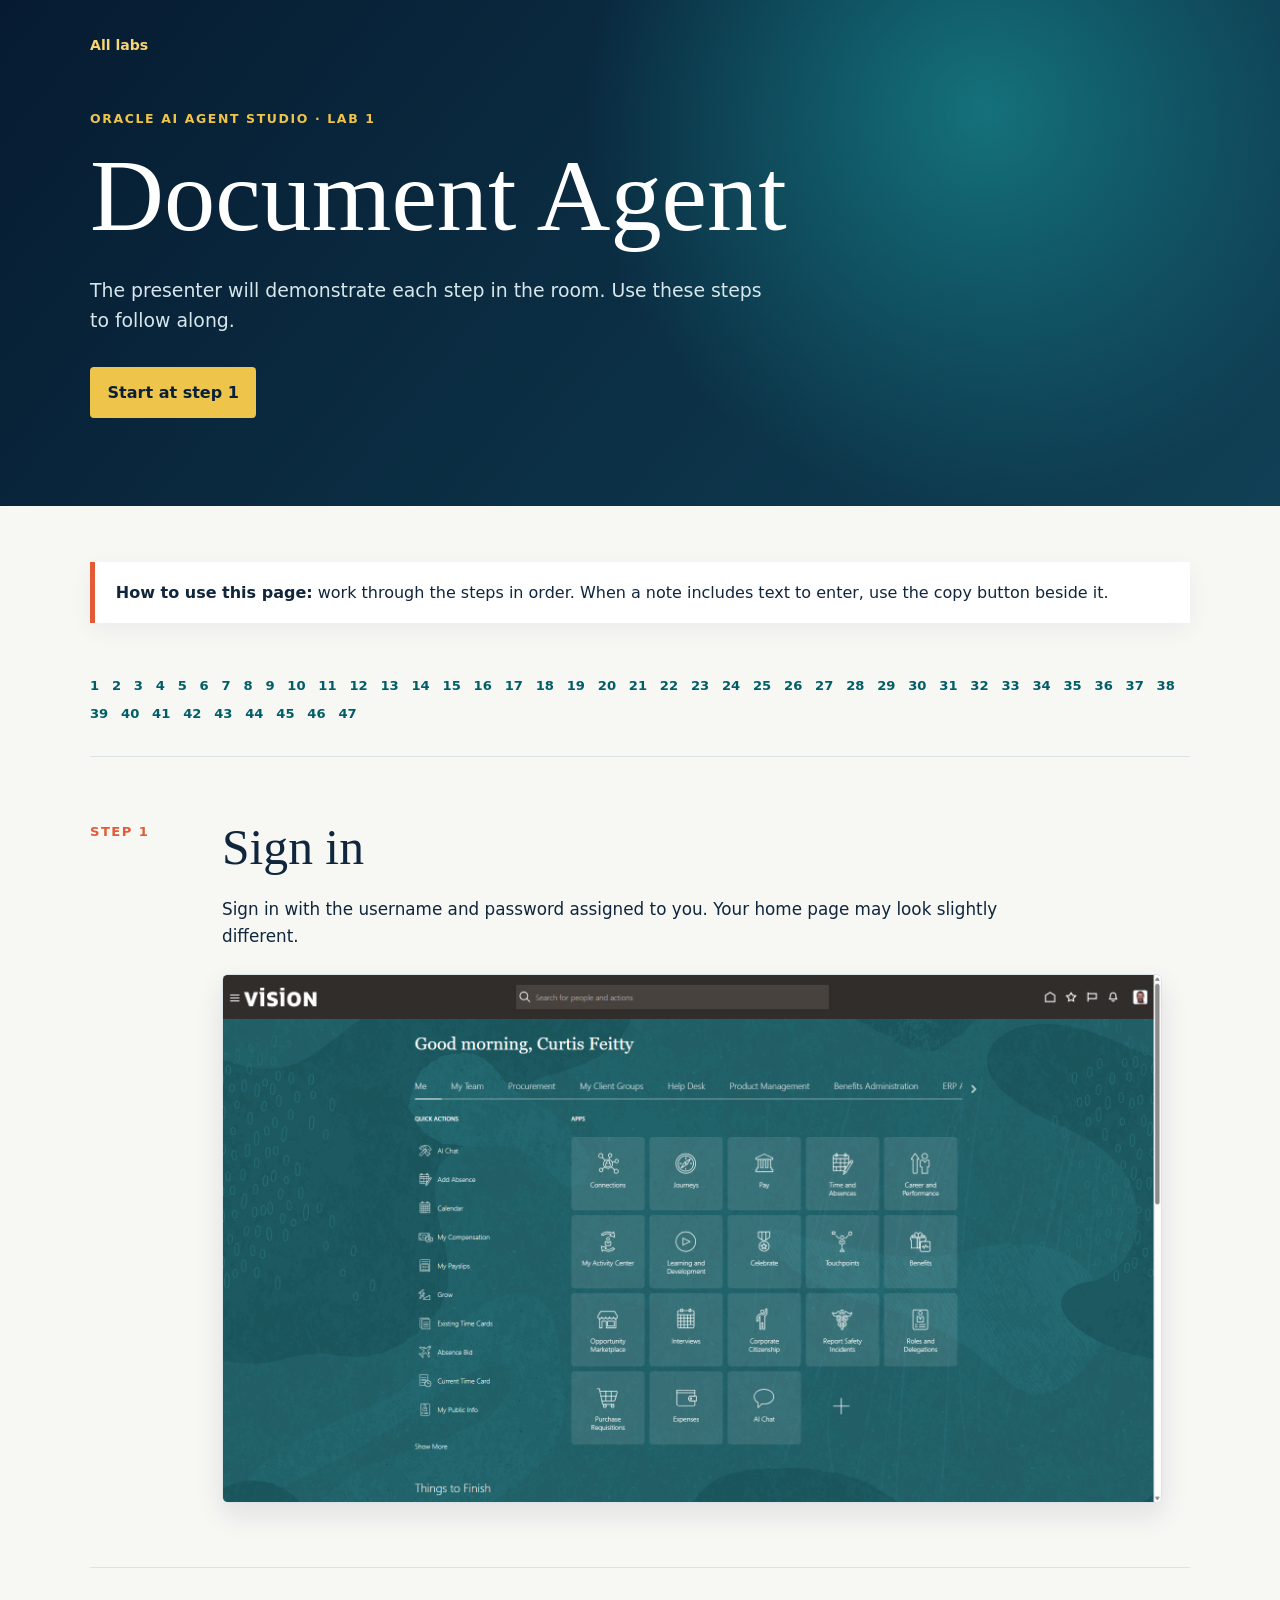
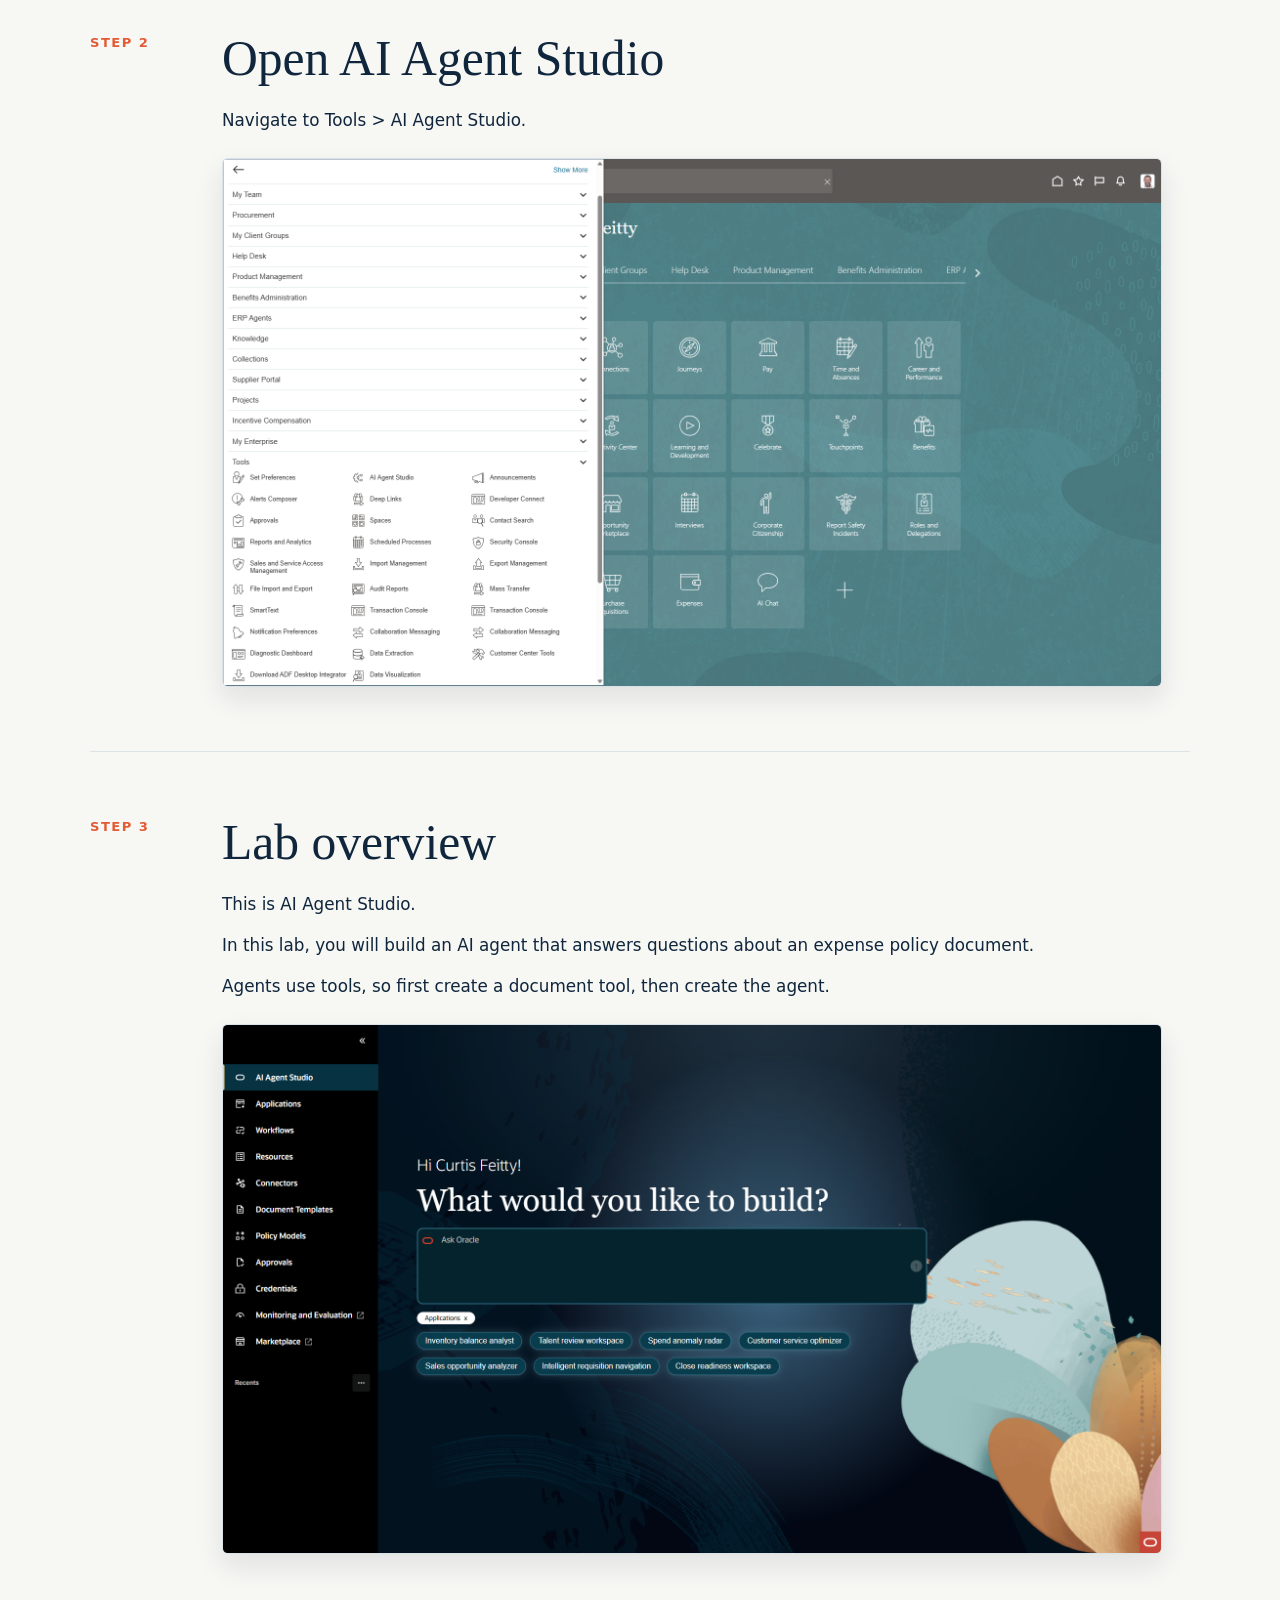
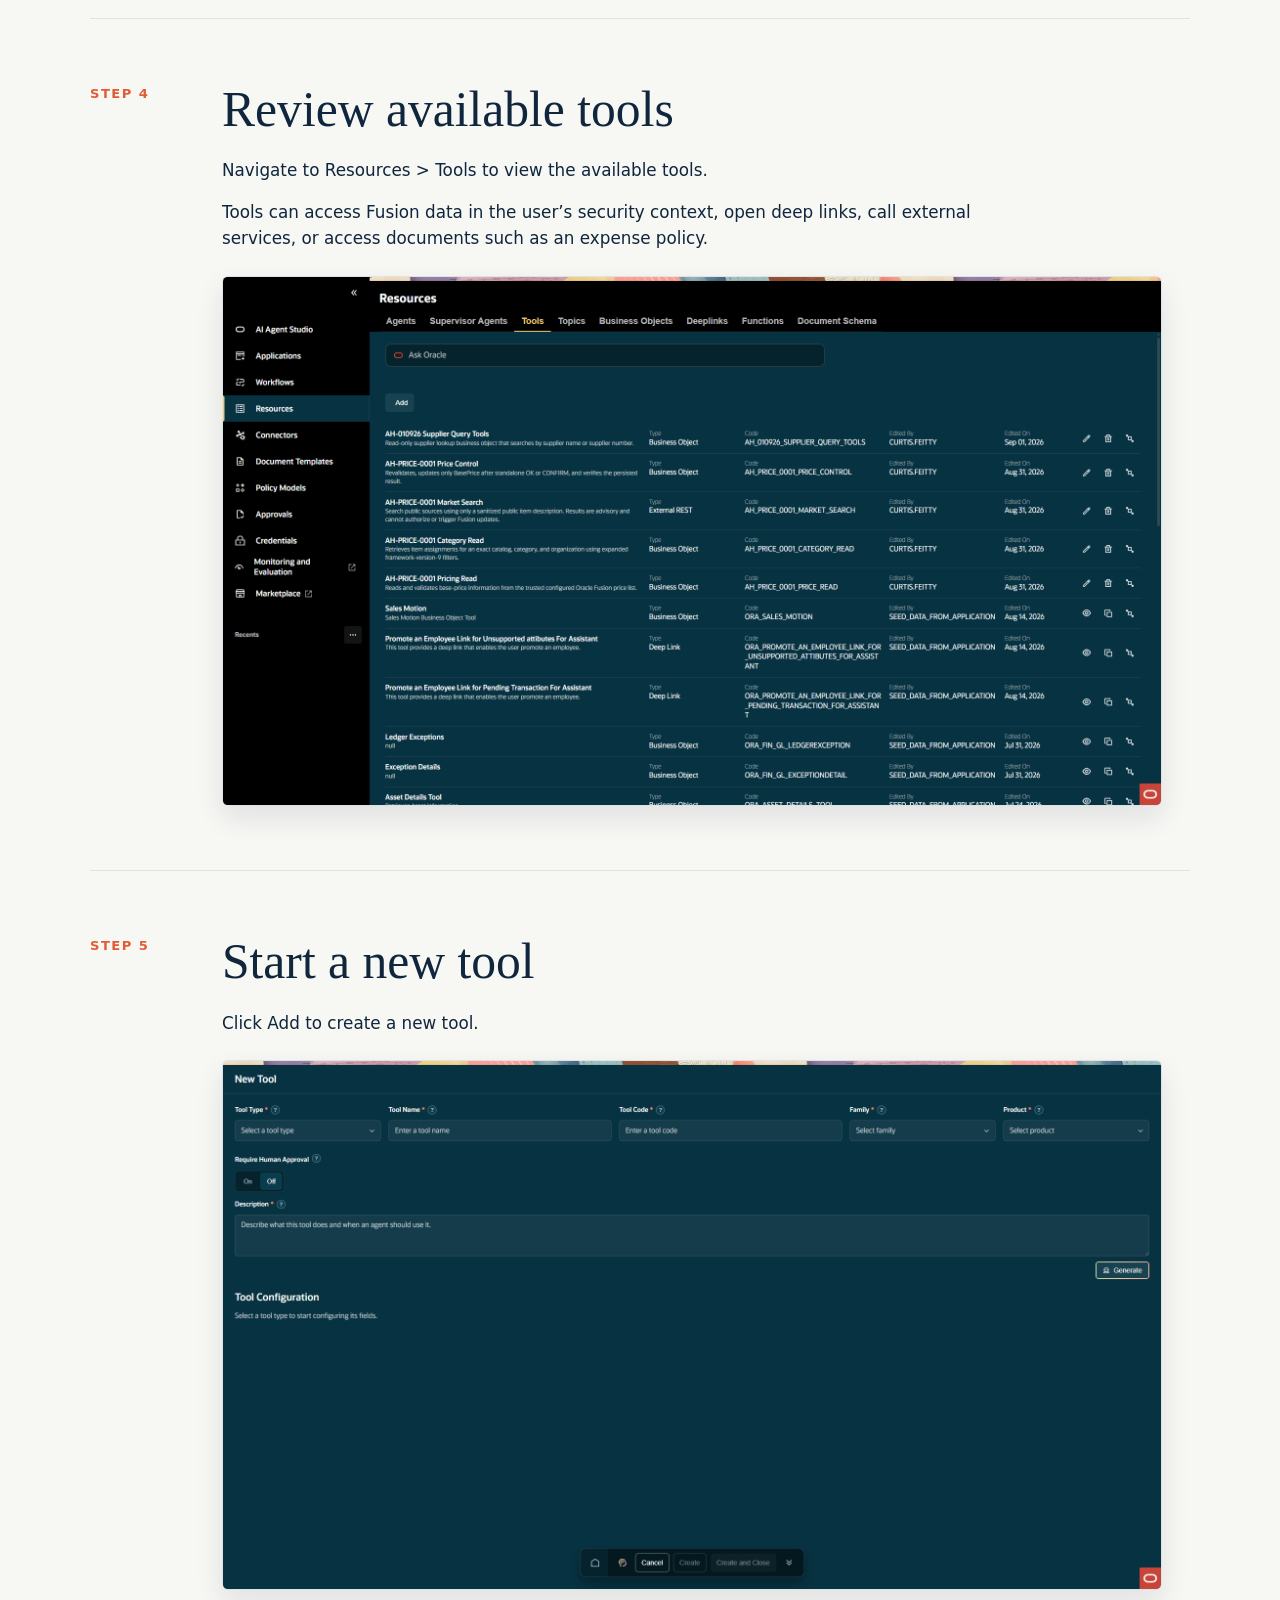
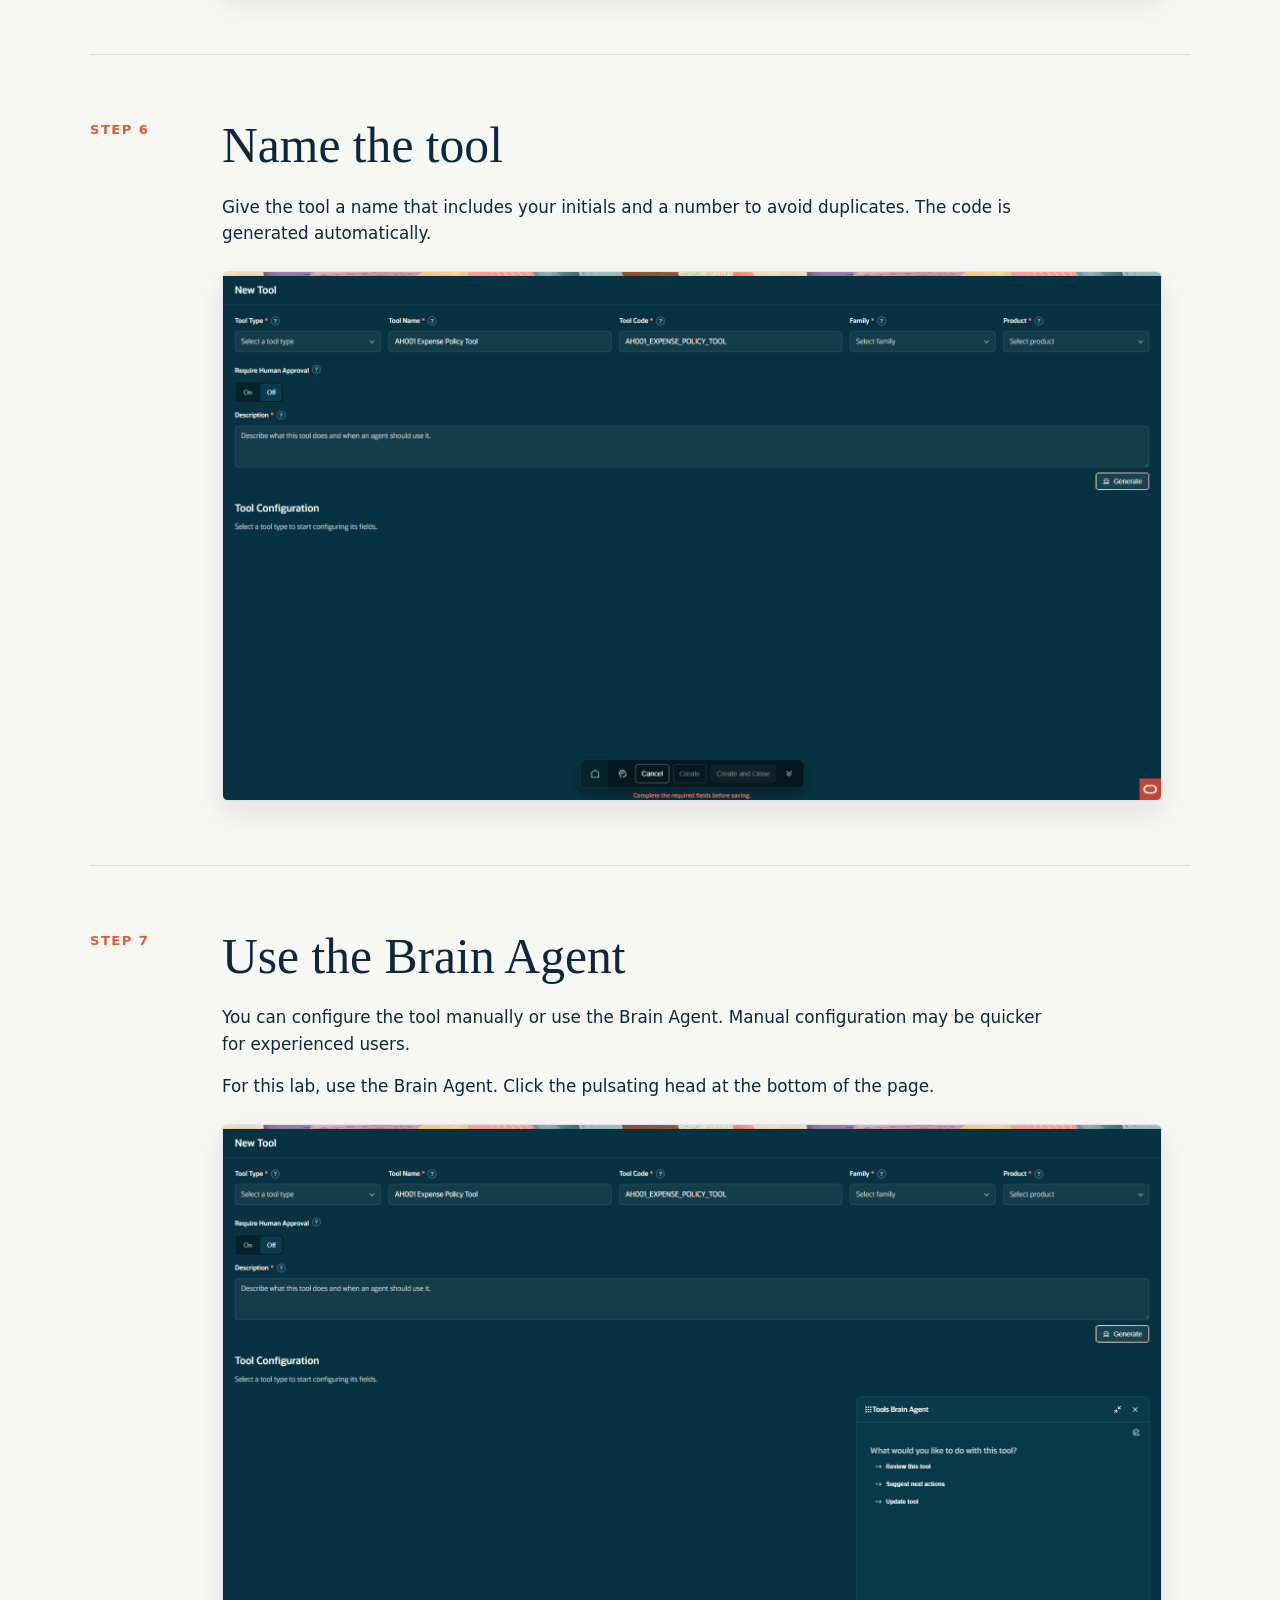
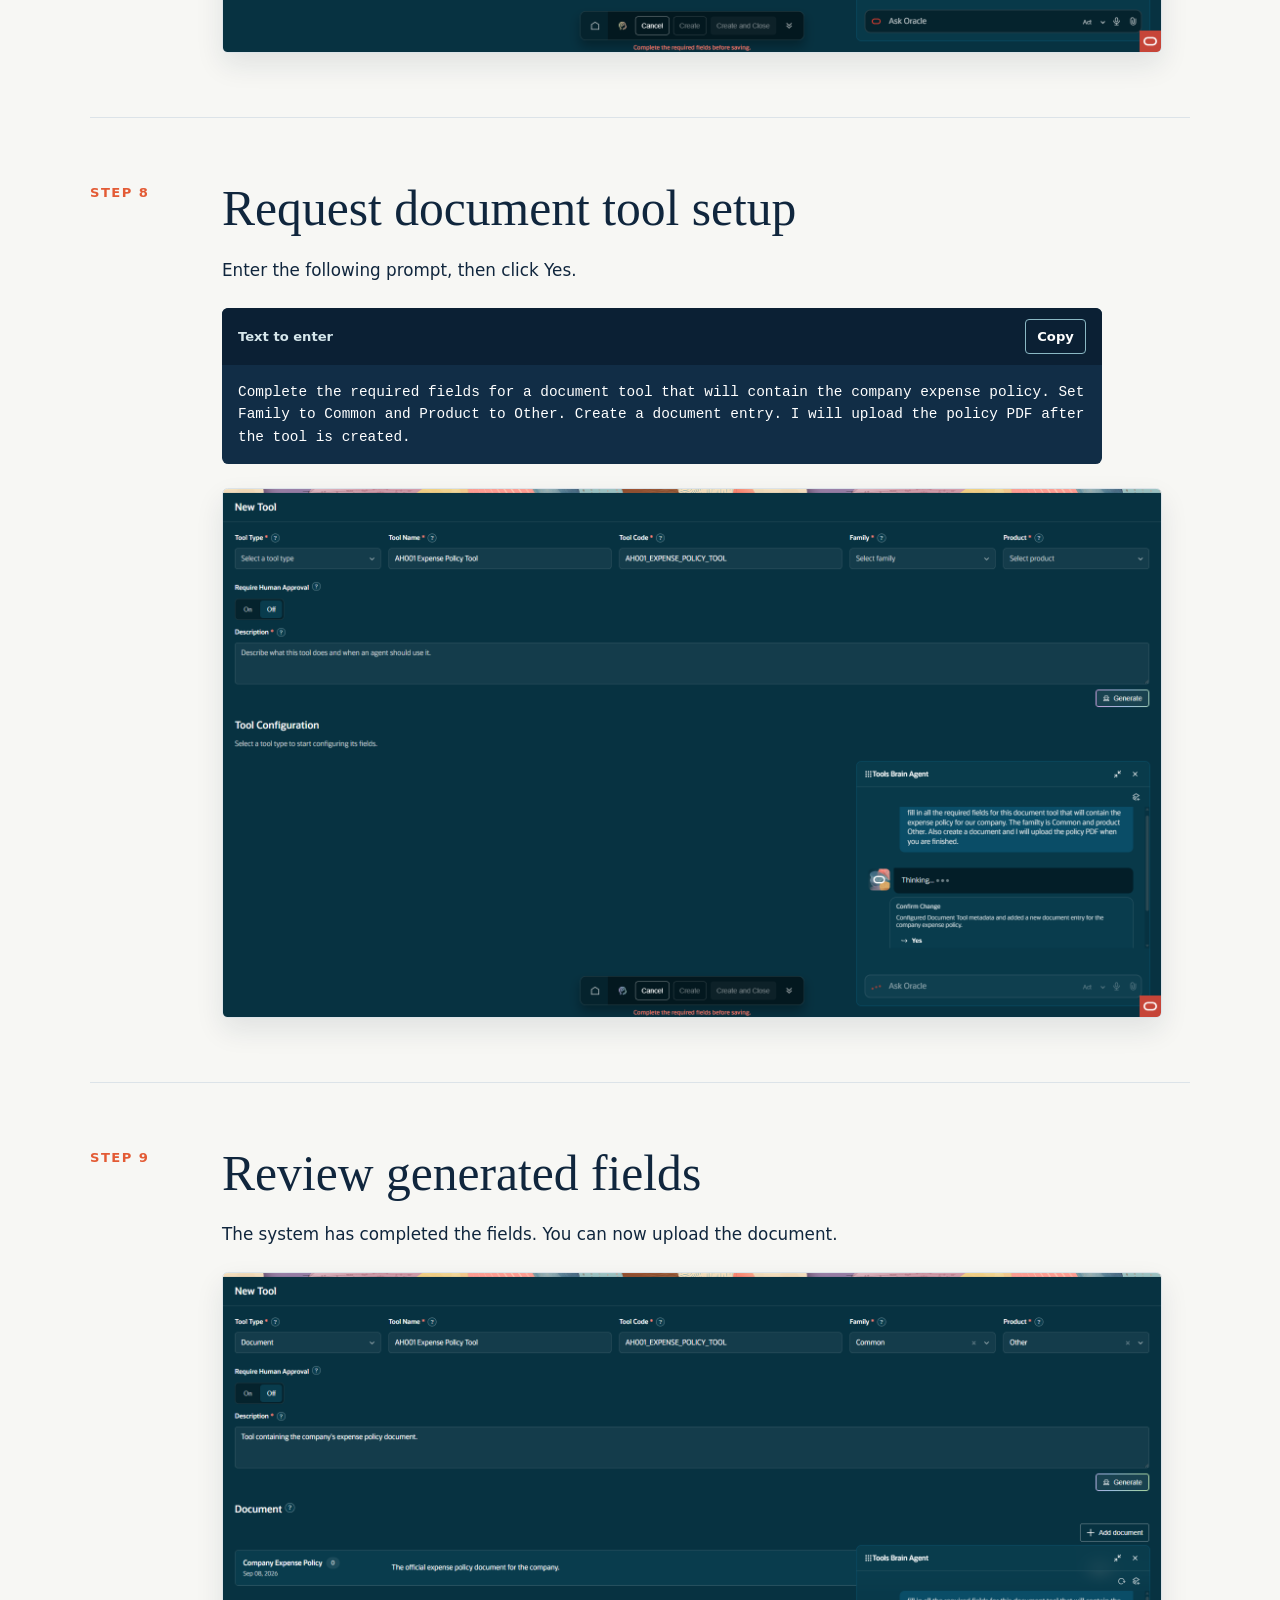
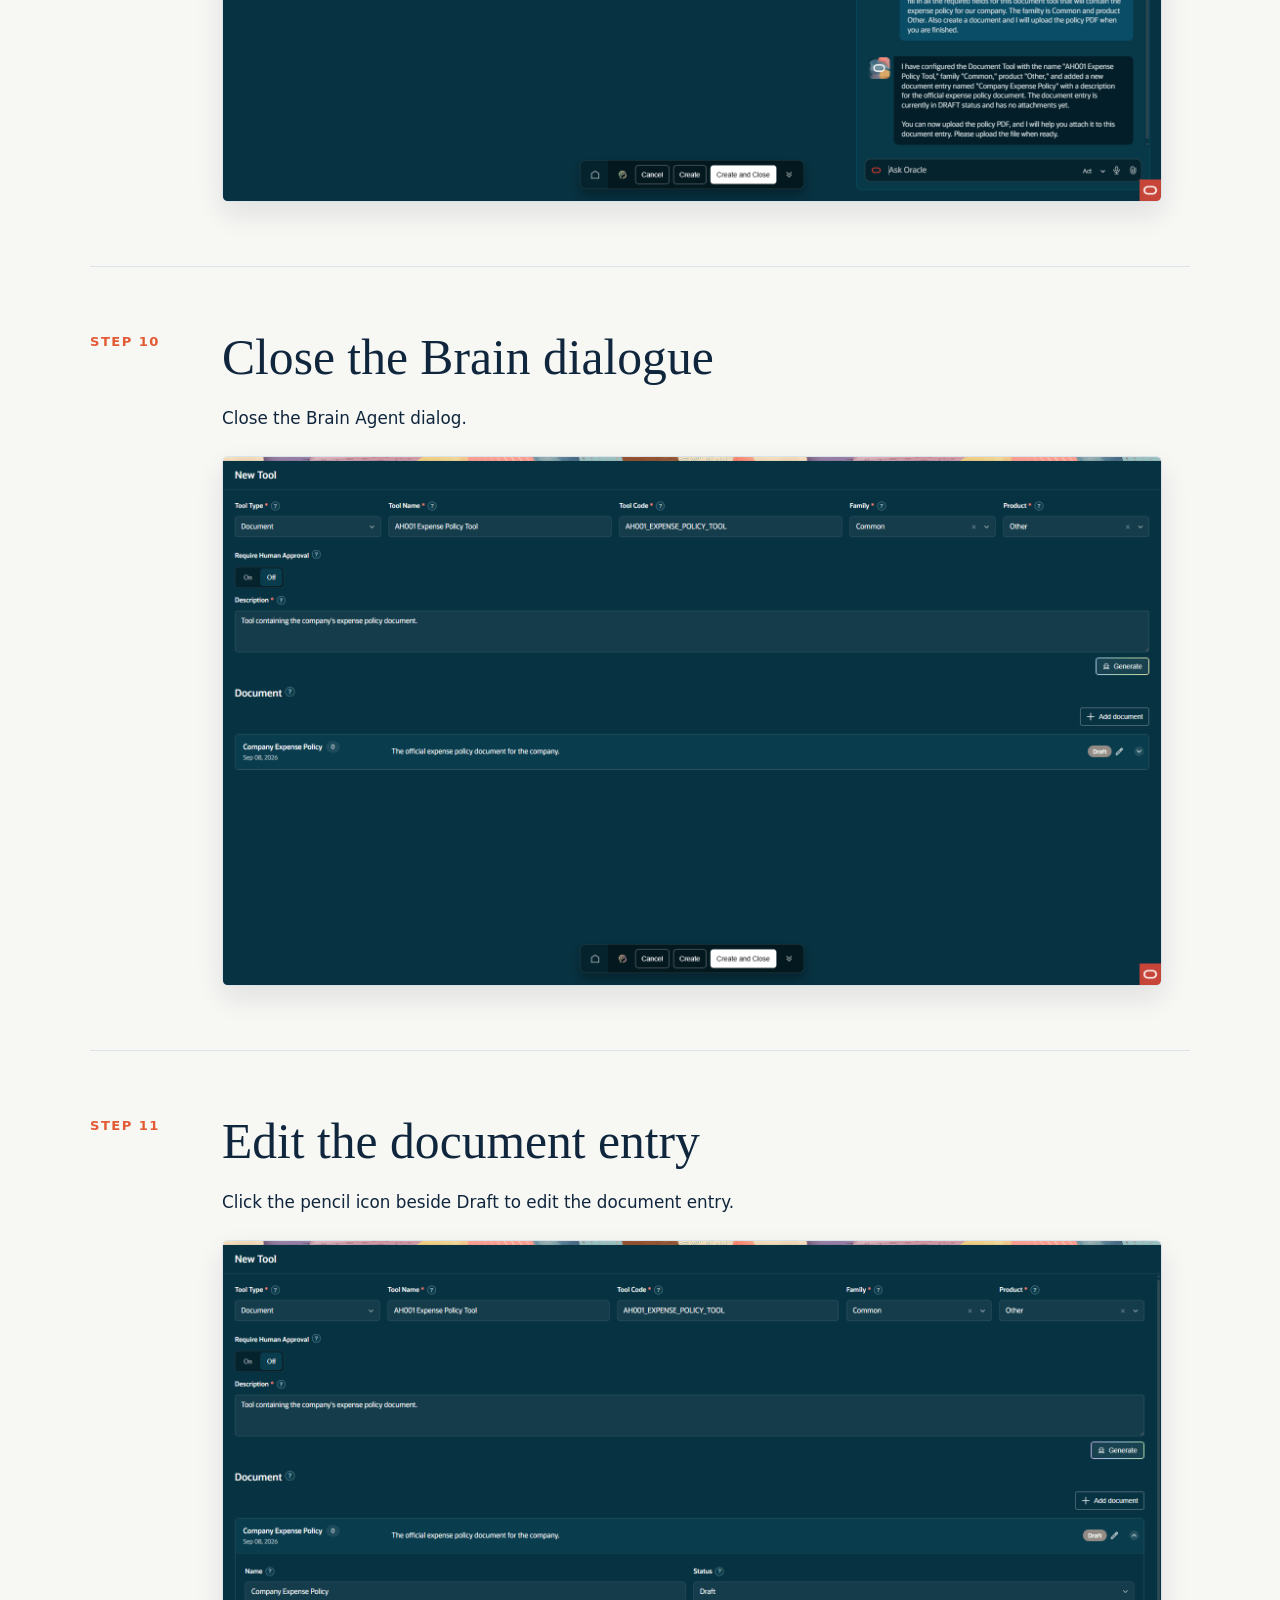
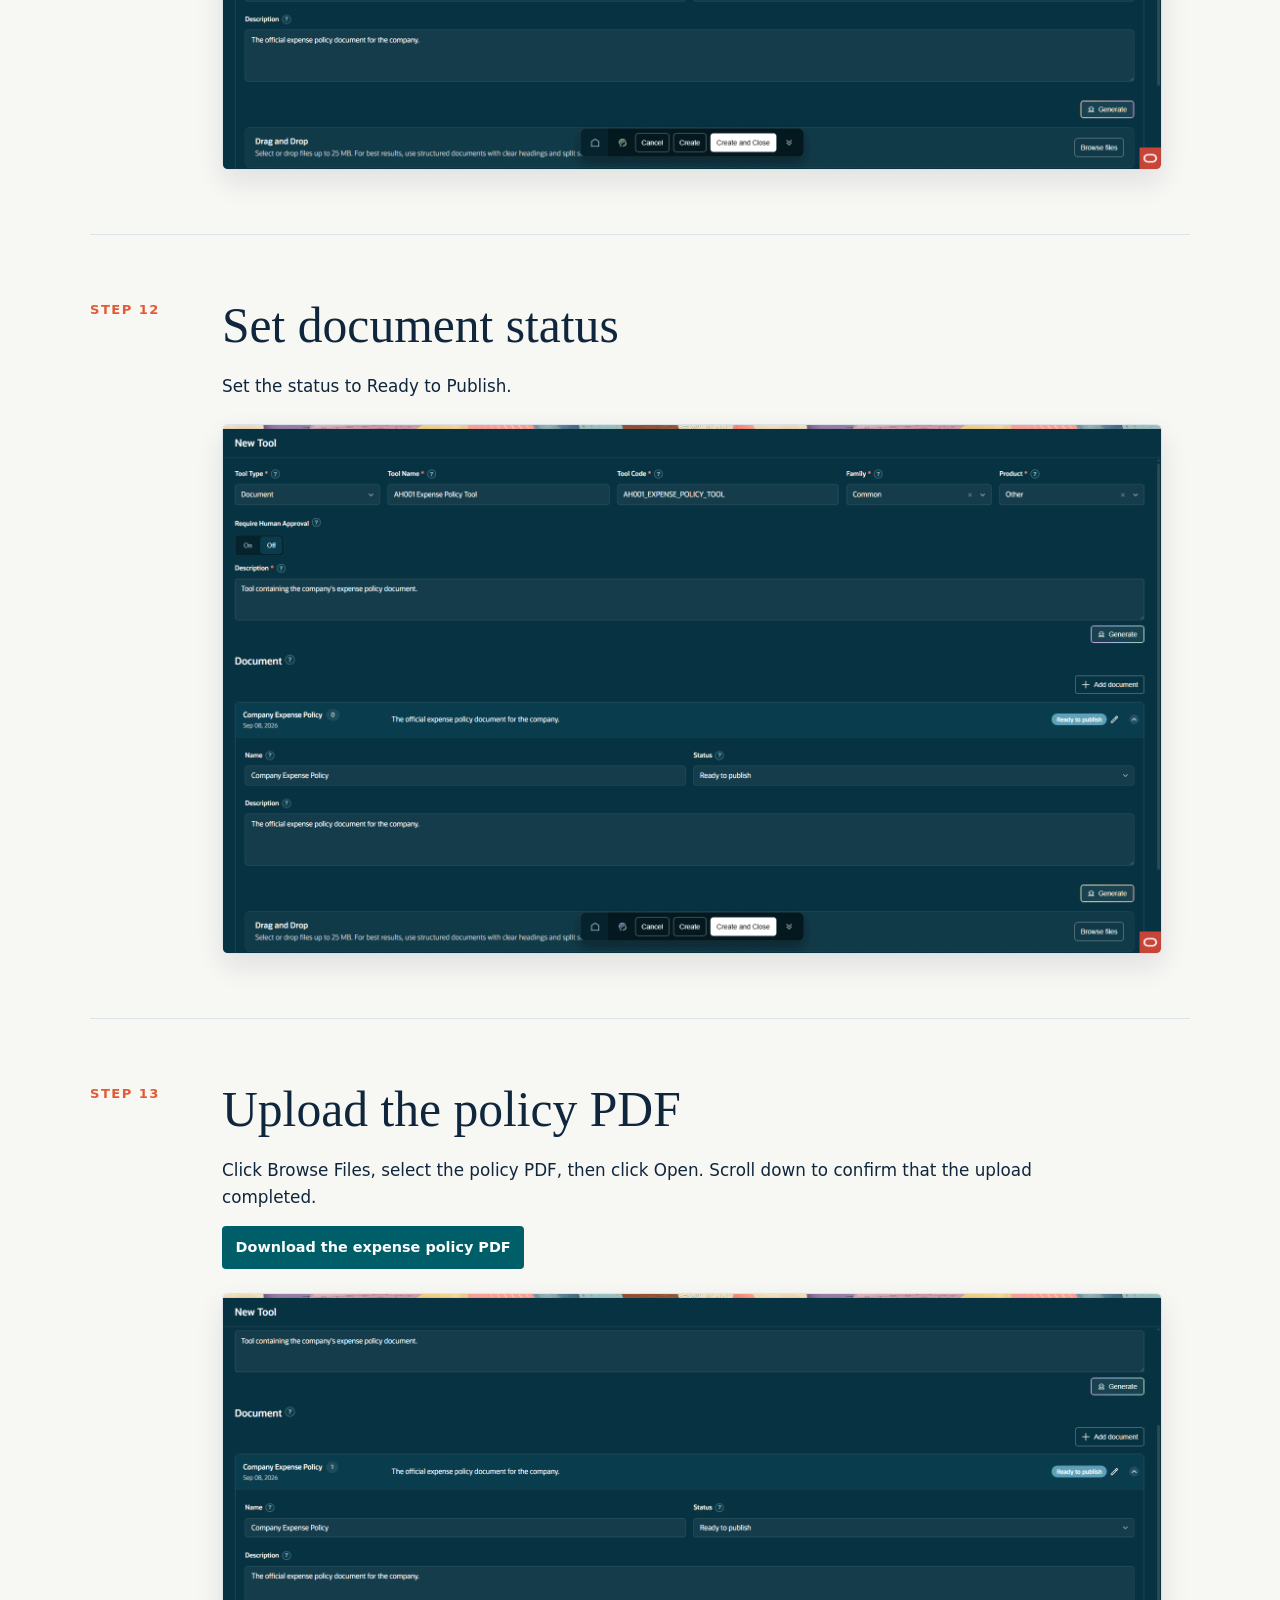
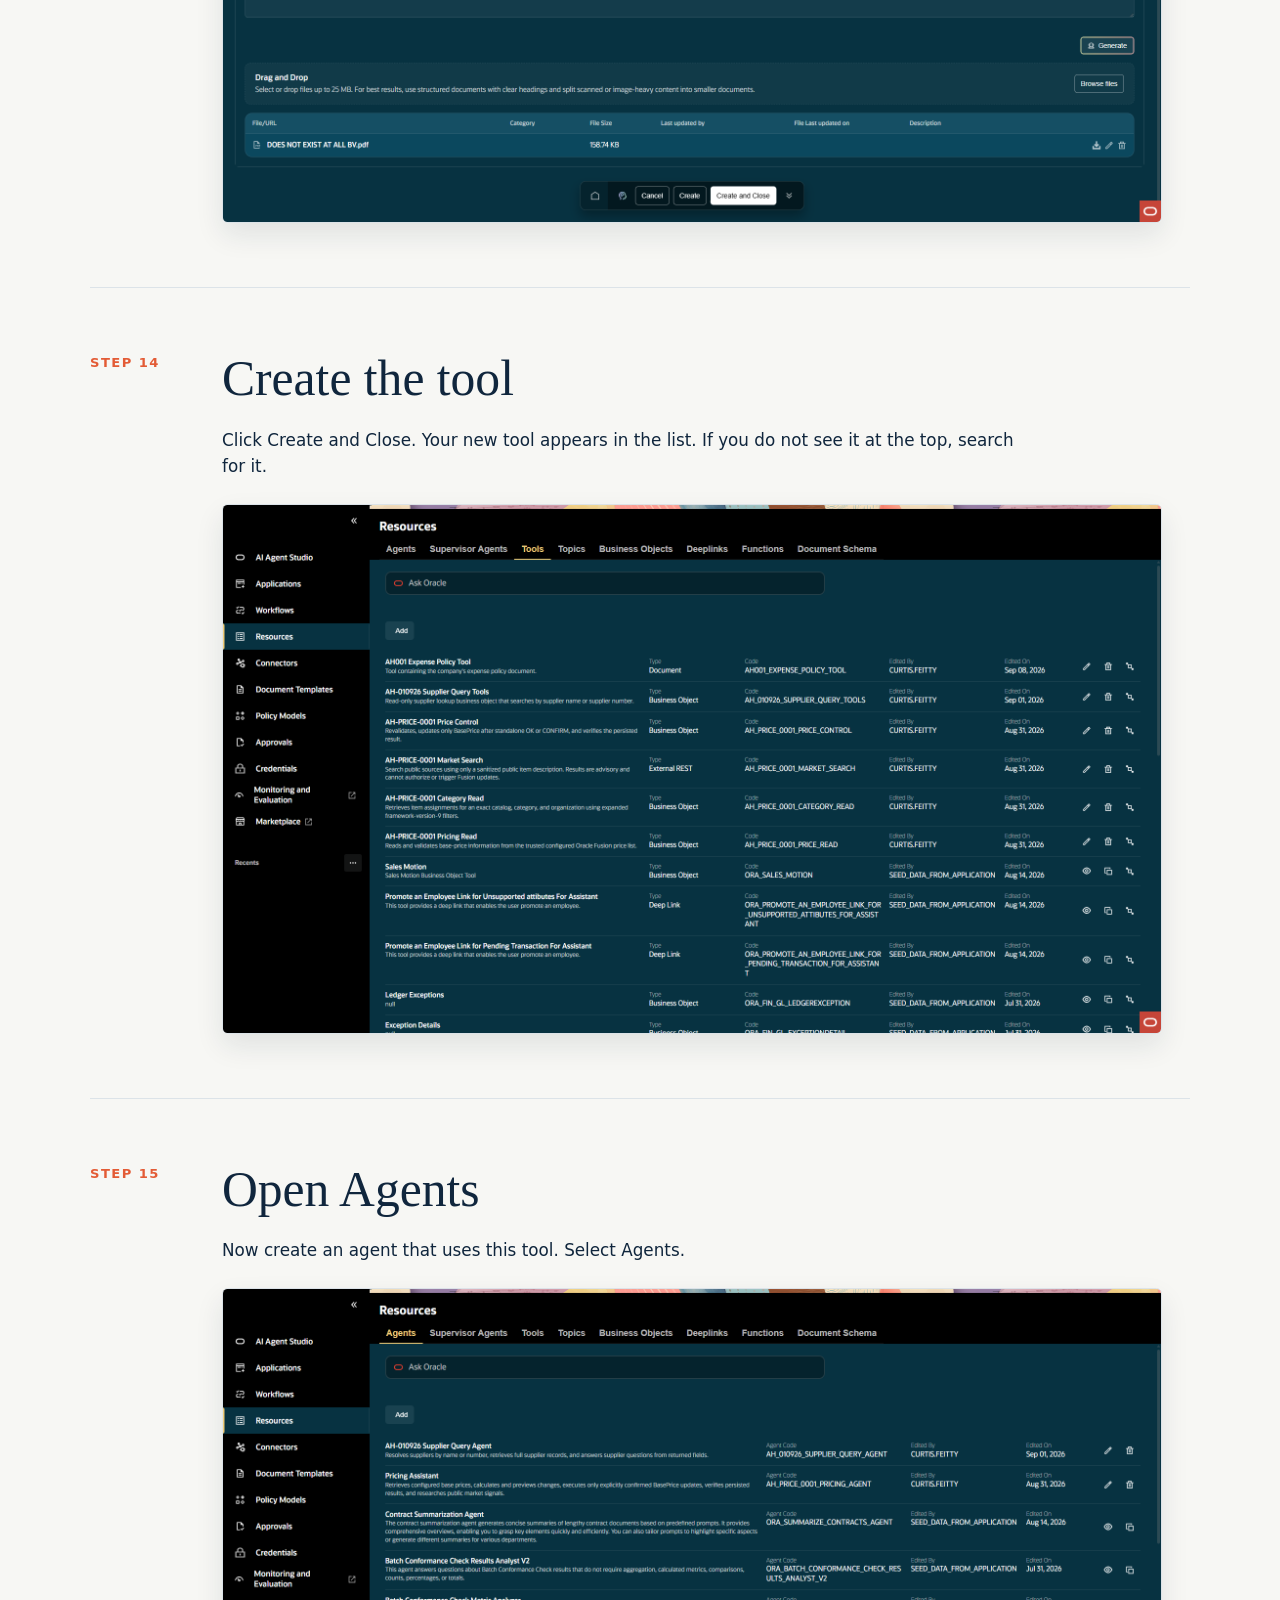
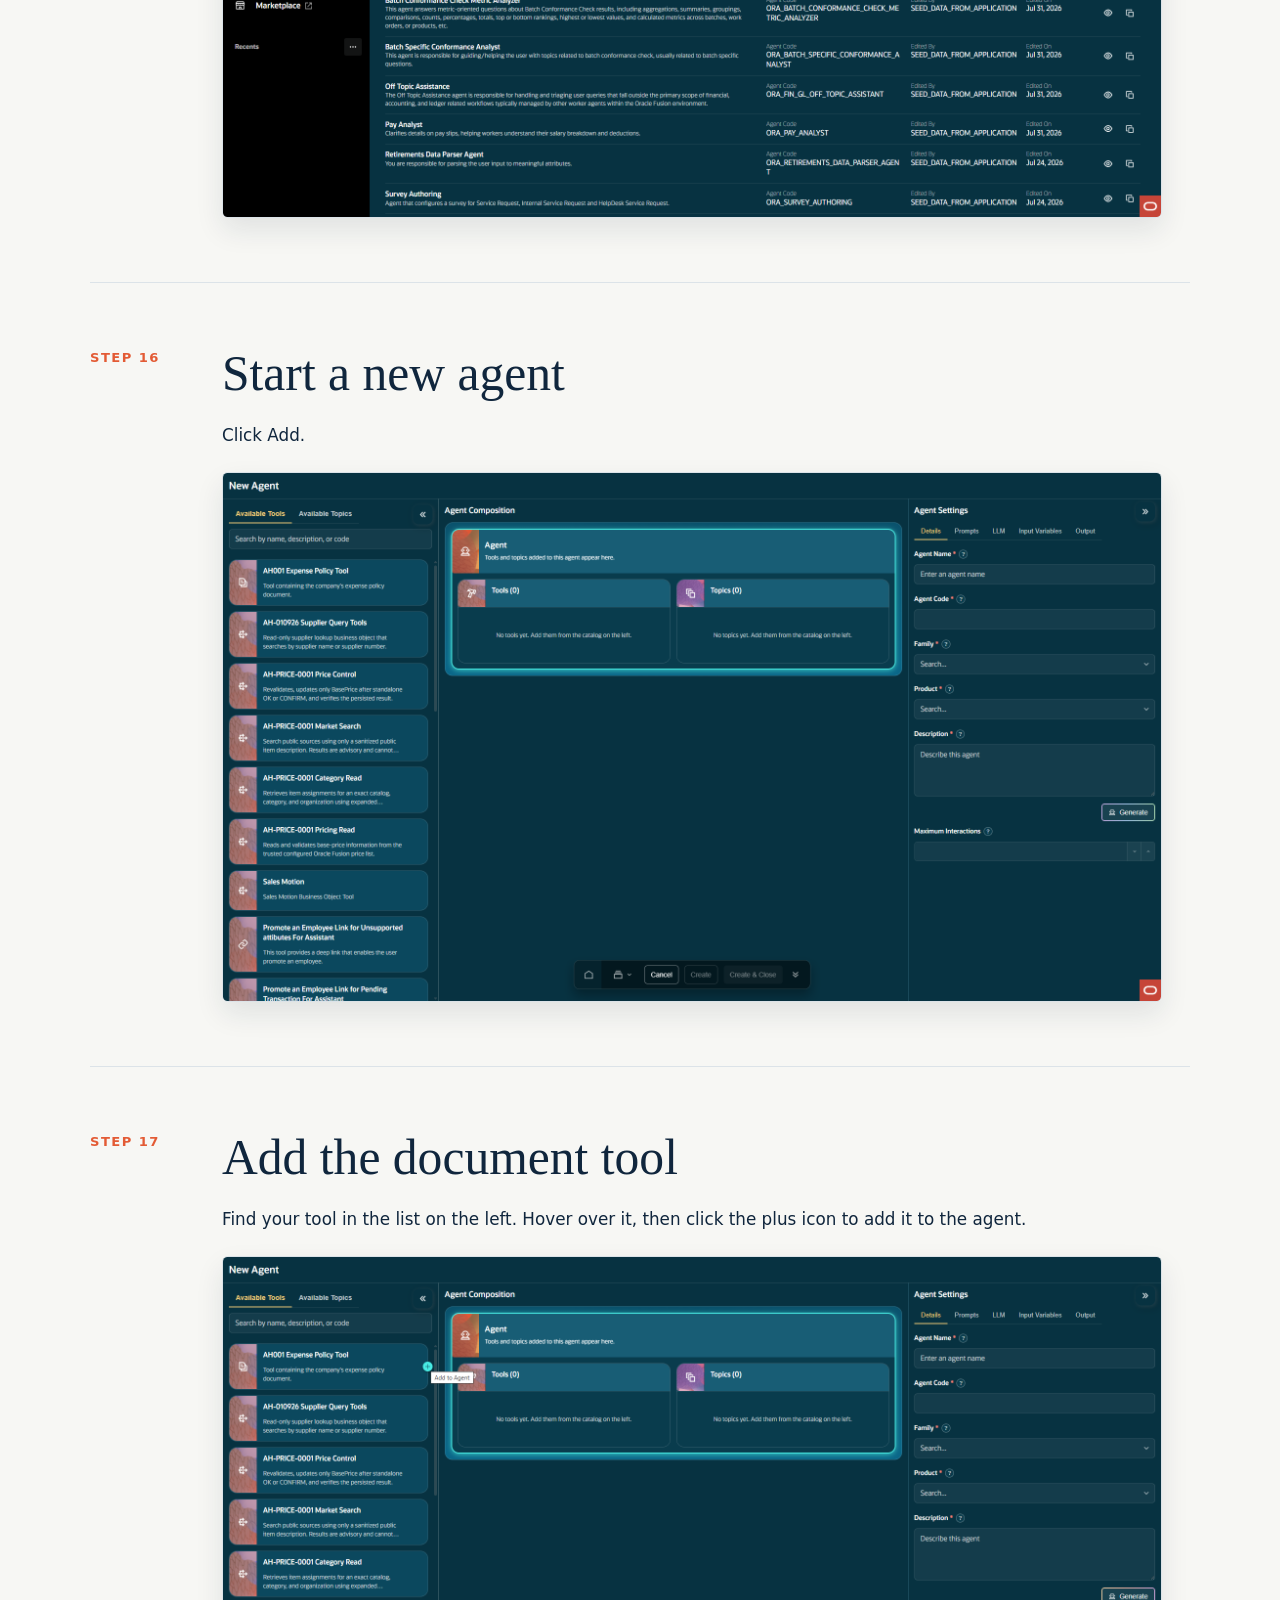
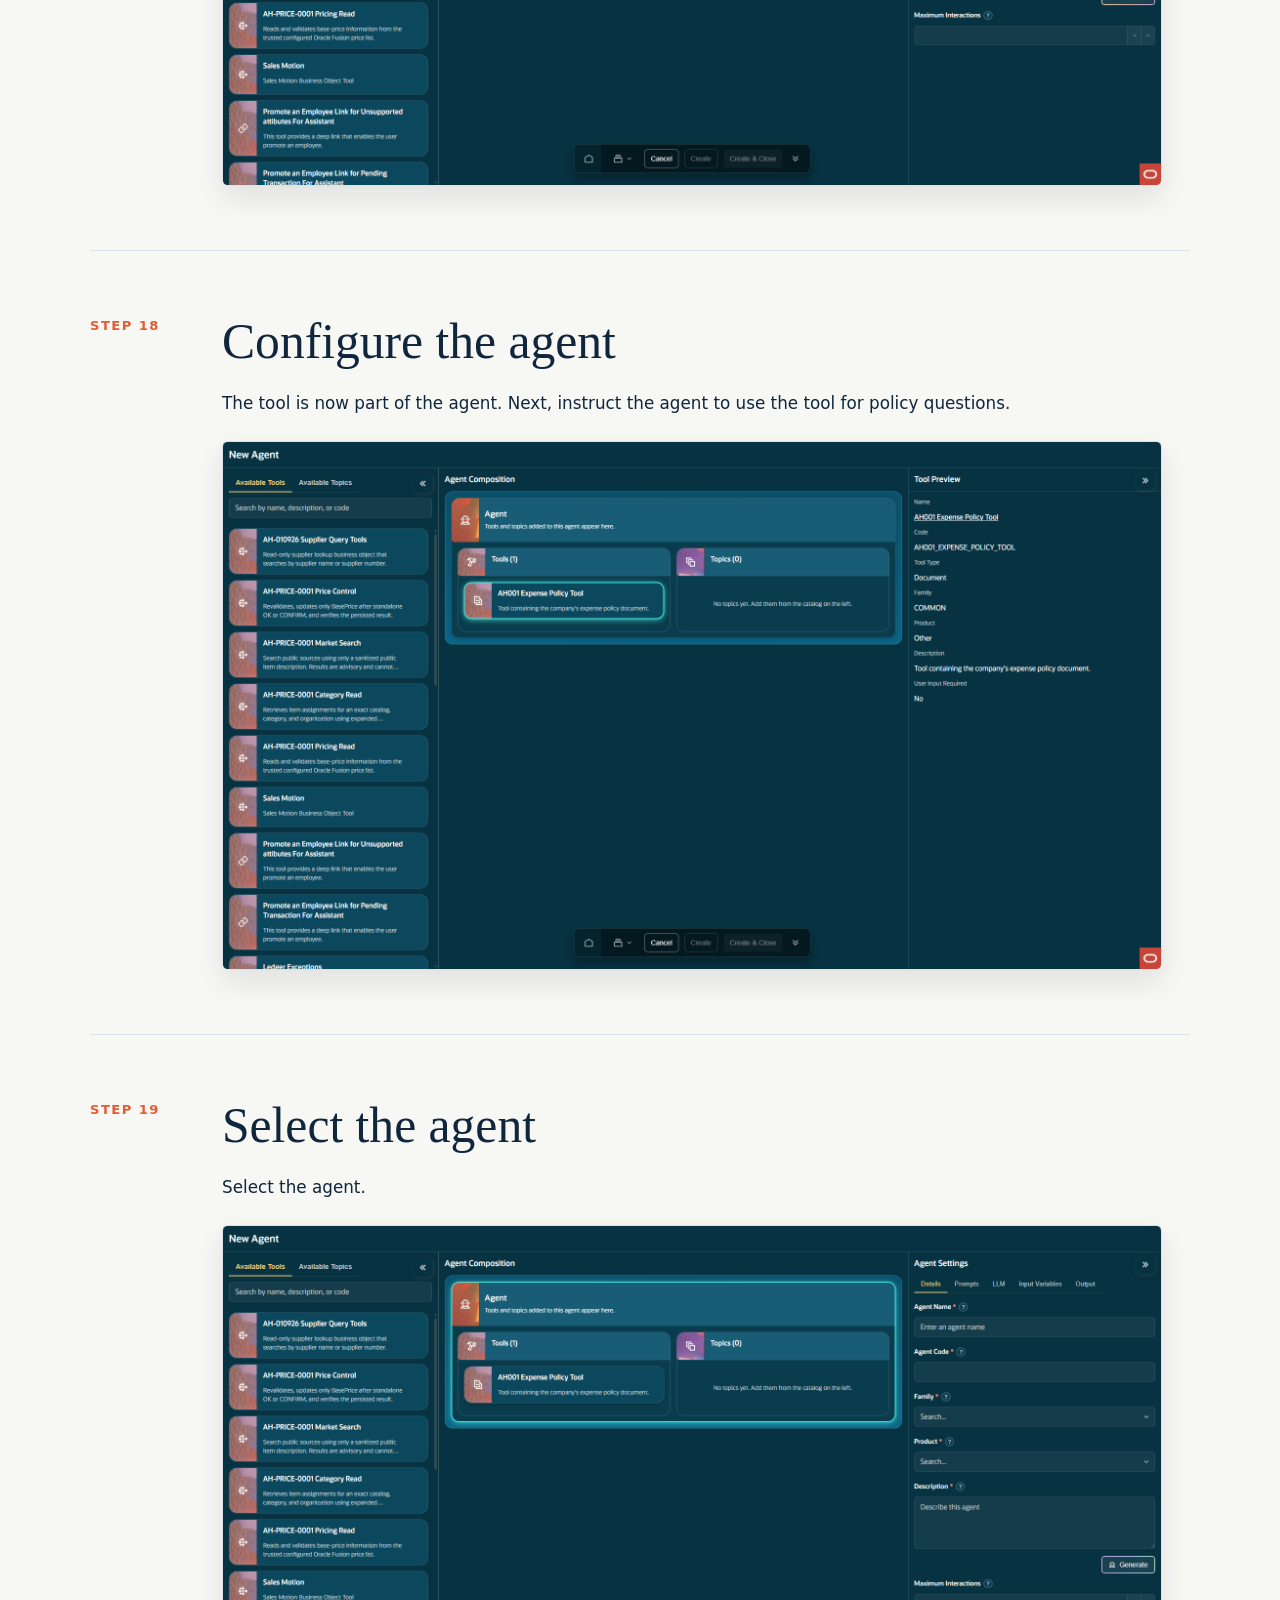
==== lab1/index.html @ 962bf0d7 "New Lab" ====
<!doctype html>
<html lang="en">
<head>
  <meta charset="utf-8">
  <meta name="viewport" content="width=device-width, initial-scale=1">
  <meta name="description" content="Lab 1: Document Agent. A step-by-step Oracle AI Agent Studio walkthrough.">
  <title>Lab 1 | Document Agent</title>
  <link rel="stylesheet" href="styles.css">
</head>
<body>
  <header class="hero">
    <div class="wrap">
      <a class="home-link" href="../index.html">All labs</a>
      <p class="eyebrow">Oracle AI Agent Studio · Lab 1</p>
      <h1>Document Agent</h1>
      <p>The presenter will demonstrate each step in the room. Use these steps to follow along.</p>
      <a class="start" href="#slide-1">Start at step 1</a>
    </div>
  </header>
  <main class="wrap">
    <section class="orientation" aria-label="How to use this lab">
      <p><strong>How to use this page:</strong> work through the steps in order. When a note includes text to enter, use the copy button beside it.</p>
    </section>
    <nav class="contents" aria-label="Step navigation" id="contents"></nav>
    <section id="steps" aria-label="Lab steps"></section>
  </main>
  <footer class="wrap">Lab 1 · Document Agent</footer>
  <script src="script.js"></script>
</body>
</html>
---- lab1/styles.css ----
:root { --ink: #10263d; --muted: #516475; --line: #dce3e8; --paper: #f7f7f4; --teal: #005e68; --orange: #e35b35; --gold: #efc44a; }
* { box-sizing: border-box; }
html { scroll-behavior: smooth; }
body { margin: 0; color: var(--ink); background: var(--paper); font-family: Inter, ui-sans-serif, system-ui, -apple-system, BlinkMacSystemFont, "Segoe UI", sans-serif; line-height: 1.6; }
.wrap { width: min(1100px, calc(100% - 2.5rem)); margin: 0 auto; }
.hero { padding: 2rem 0 5.5rem; color: #fff; background: radial-gradient(circle at 77% 22%, #14717b 0, transparent 25rem), linear-gradient(130deg, #061b31, #104055); }
.home-link { display: inline-block; margin-bottom: 3.3rem; color: #f9d674; font-size: .88rem; font-weight: 750; text-decoration: none; }
.eyebrow { margin: 0 0 .65rem; color: var(--gold); font-size: .78rem; font-weight: 800; letter-spacing: .13em; text-transform: uppercase; }
h1, h2 { font-family: Georgia, "Times New Roman", serif; font-weight: 500; line-height: 1.1; }
h1 { max-width: 760px; margin: 0; font-size: clamp(3.25rem, 8vw, 6.5rem); }
.hero p:not(.eyebrow) { max-width: 680px; margin: 1.4rem 0 2rem; color: #d7e7eb; font-size: 1.18rem; }
.start { display: inline-block; padding: .8rem 1.1rem; color: #082136; background: var(--gold); border-radius: .25rem; font-weight: 800; text-decoration: none; }
.orientation { margin: 3.5rem 0 2rem; padding: 1.1rem 1.3rem; background: #fff; border-left: 5px solid var(--orange); box-shadow: 0 7px 24px #10263d0d; }
.orientation p { margin: 0; }
.contents { display: flex; flex-wrap: wrap; gap: .45rem .8rem; padding: 1.25rem 0 2rem; border-bottom: 1px solid var(--line); }
.contents a { color: var(--teal); font-size: .82rem; font-weight: 750; text-decoration: none; }
.lab-step { display: grid; grid-template-columns: 100px minmax(0, 1fr); gap: 2rem; padding: 4rem 0; border-bottom: 1px solid var(--line); scroll-margin-top: 1rem; }
.number { color: var(--orange); font-size: .82rem; font-weight: 850; letter-spacing: .11em; text-transform: uppercase; }
.step-content h2 { margin: 0 0 1.25rem; font-size: clamp(2rem, 4vw, 3.1rem); }
.notes { max-width: 820px; margin: 0 0 1.5rem; font-size: 1.05rem; }
.notes p { margin: 0 0 .9rem; }
.document-link a { display: inline-block; padding: .65rem .85rem; color: #fff; background: var(--teal); border-radius: .25rem; font-size: .9rem; font-weight: 750; text-decoration: none; }
.document-link a:hover, .document-link a:focus { background: #004d55; }
.slide-shot { display: block; width: 100%; max-width: 940px; border: 1px solid var(--line); border-radius: .35rem; box-shadow: 0 12px 28px #10263d19; }
.empty-slide { display: grid; place-items: center; min-height: 240px; max-width: 940px; padding: 2rem; color: var(--muted); background: #fff; border: 1px dashed #b7c3cd; border-radius: .35rem; text-align: center; }
.composite { position: relative; width: 100%; max-width: 940px; overflow: hidden; aspect-ratio: 16 / 9; border: 1px solid var(--line); border-radius: .35rem; box-shadow: 0 12px 28px #10263d19; }
.composite > img:first-child { width: 100%; height: 100%; object-fit: cover; }
.composite .overlay { position: absolute; left: 2.2%; top: 35.8%; width: 34.7%; height: 33.6%; object-fit: contain; }
.copy-block { max-width: 880px; margin: 1.2rem 0 1.5rem; overflow: hidden; background: #112d46; border-radius: .4rem; }
.copy-head { display: flex; justify-content: space-between; align-items: center; gap: 1rem; padding: .7rem 1rem; color: #d6e7ec; background: #0b2034; font-size: .82rem; font-weight: 750; }
pre { margin: 0; padding: 1rem; overflow-x: auto; white-space: pre-wrap; color: #fff; font: .9rem/1.55 ui-monospace, SFMono-Regular, Consolas, monospace; }
button { padding: .38rem .7rem; color: #fff; background: transparent; border: 1px solid #8ab8c4; border-radius: .25rem; cursor: pointer; font: inherit; }
button:hover, button:focus { background: #1b5362; }
footer { padding: 2rem 0 3rem; color: var(--muted); font-size: .85rem; }
@media (max-width: 680px) { .hero { padding: 2rem 0 4rem; } .home-link { margin-bottom: 2.5rem; } .lab-step { grid-template-columns: 1fr; gap: .75rem; padding: 3rem 0; } }
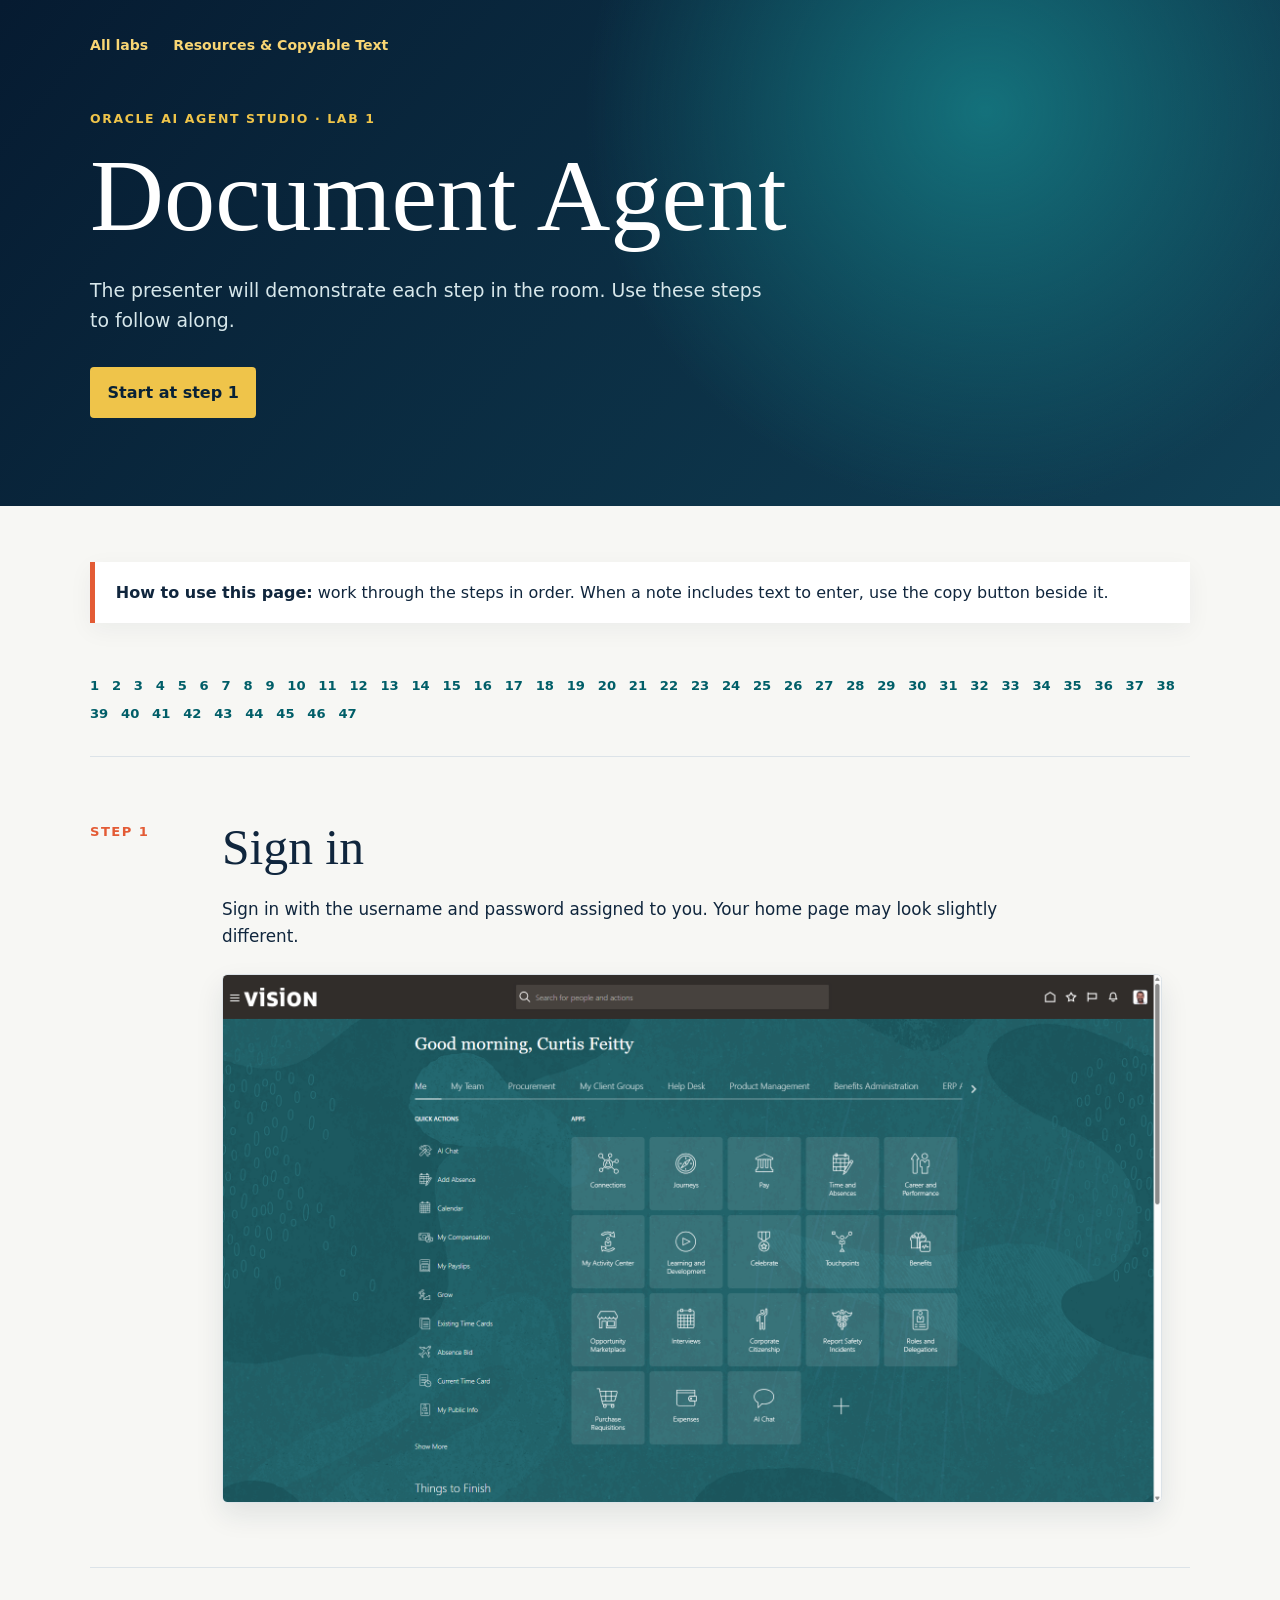
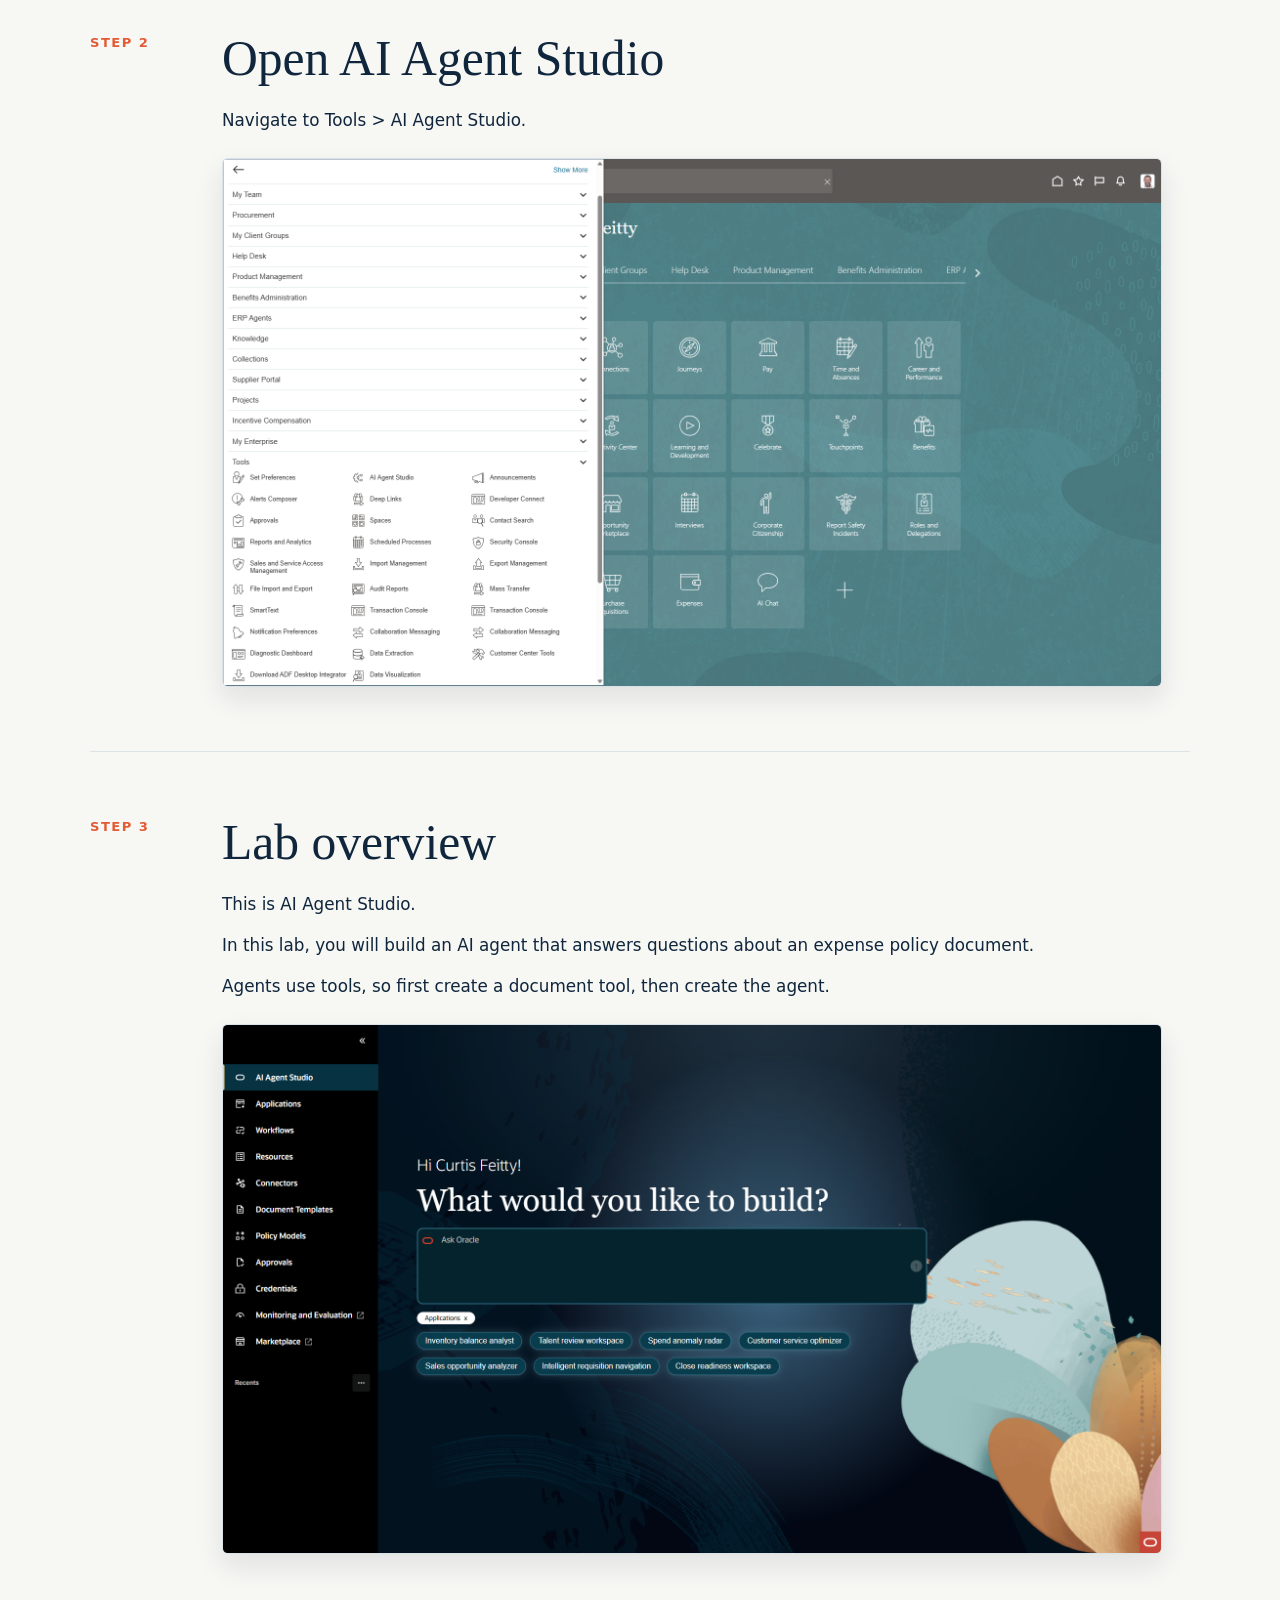
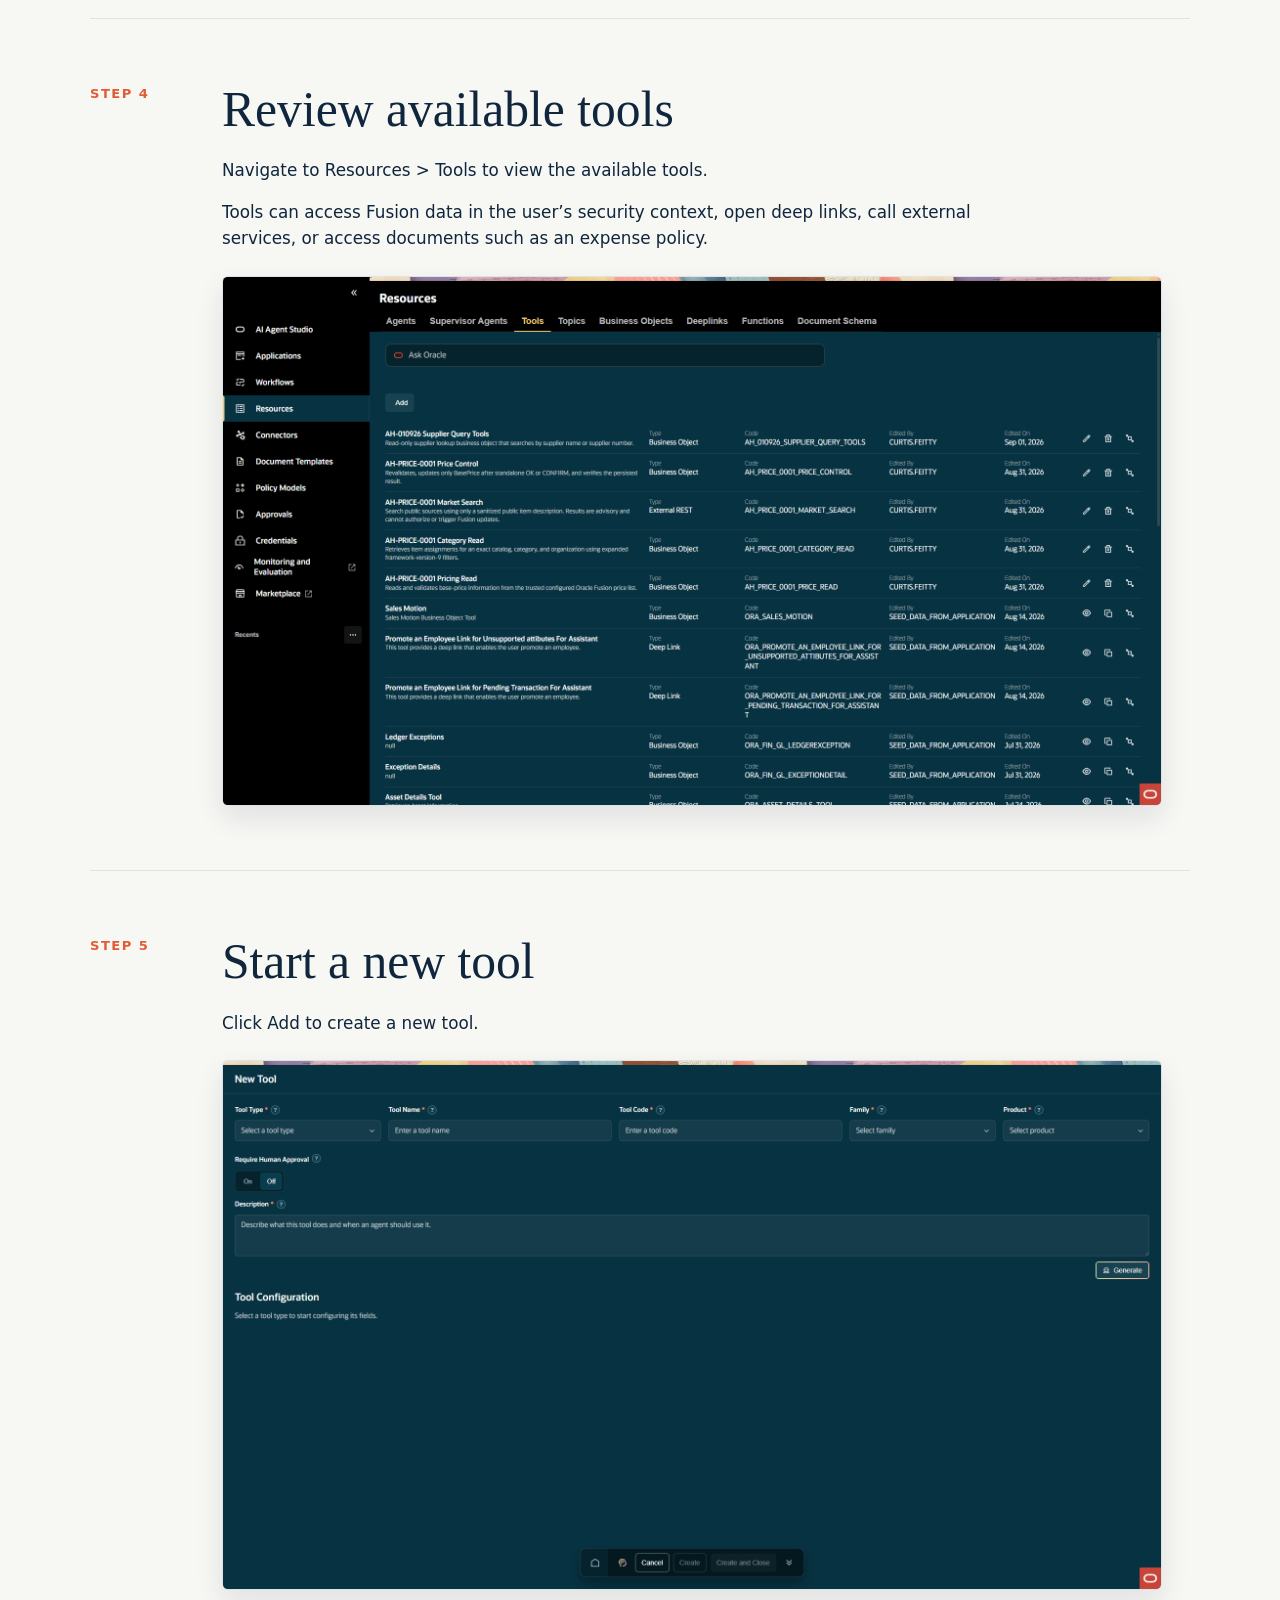
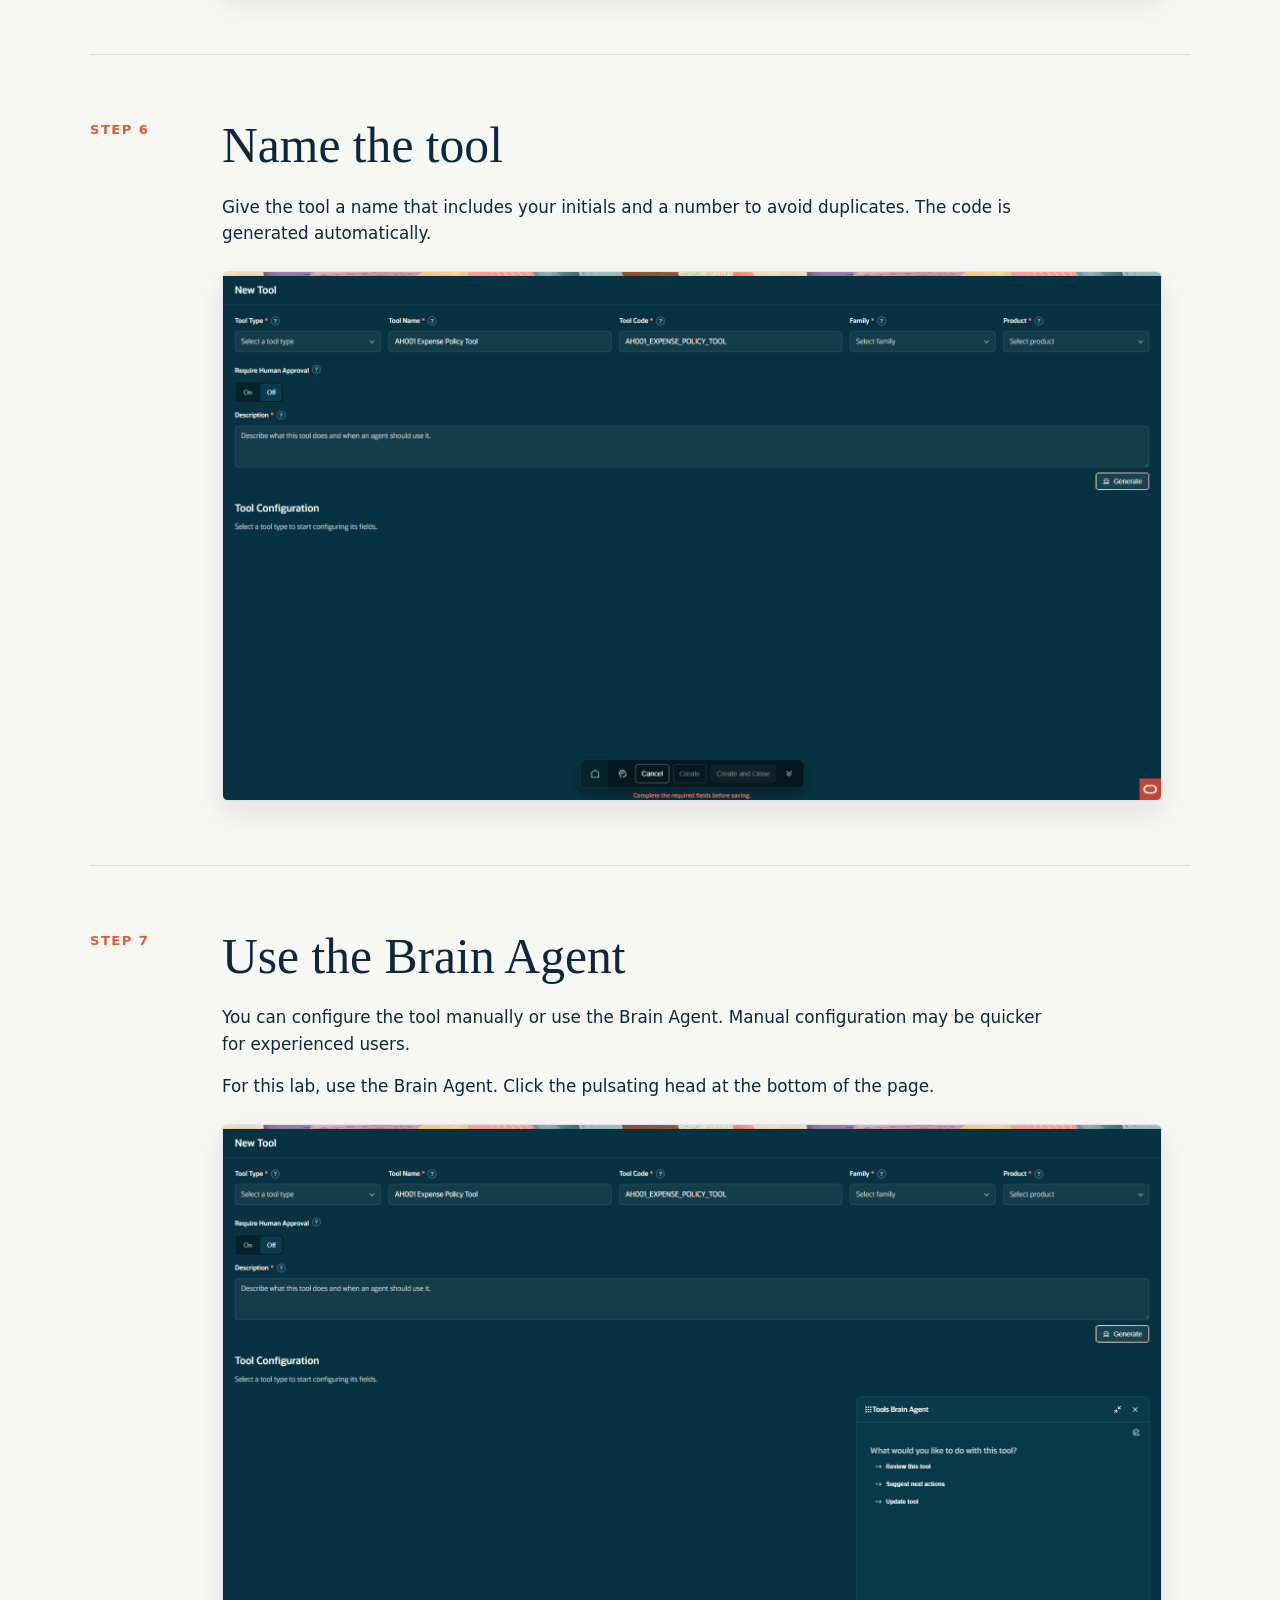
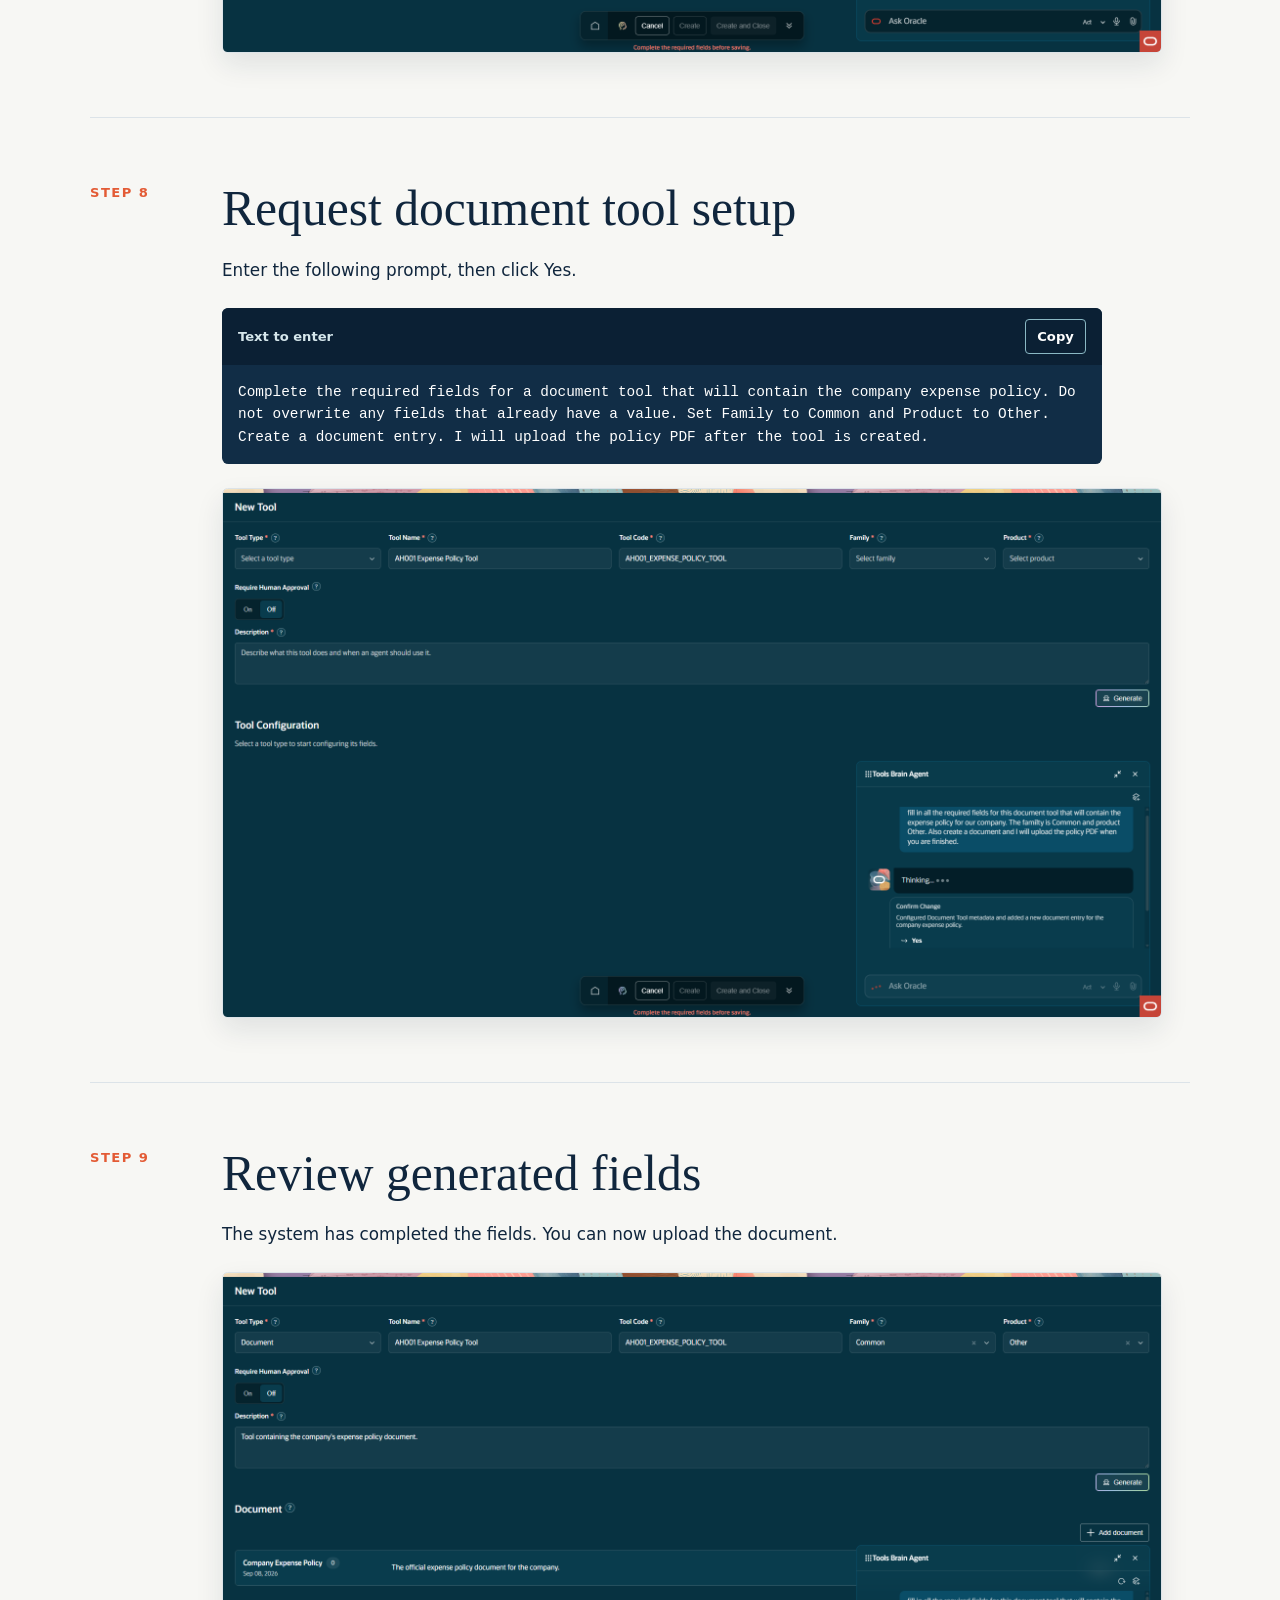
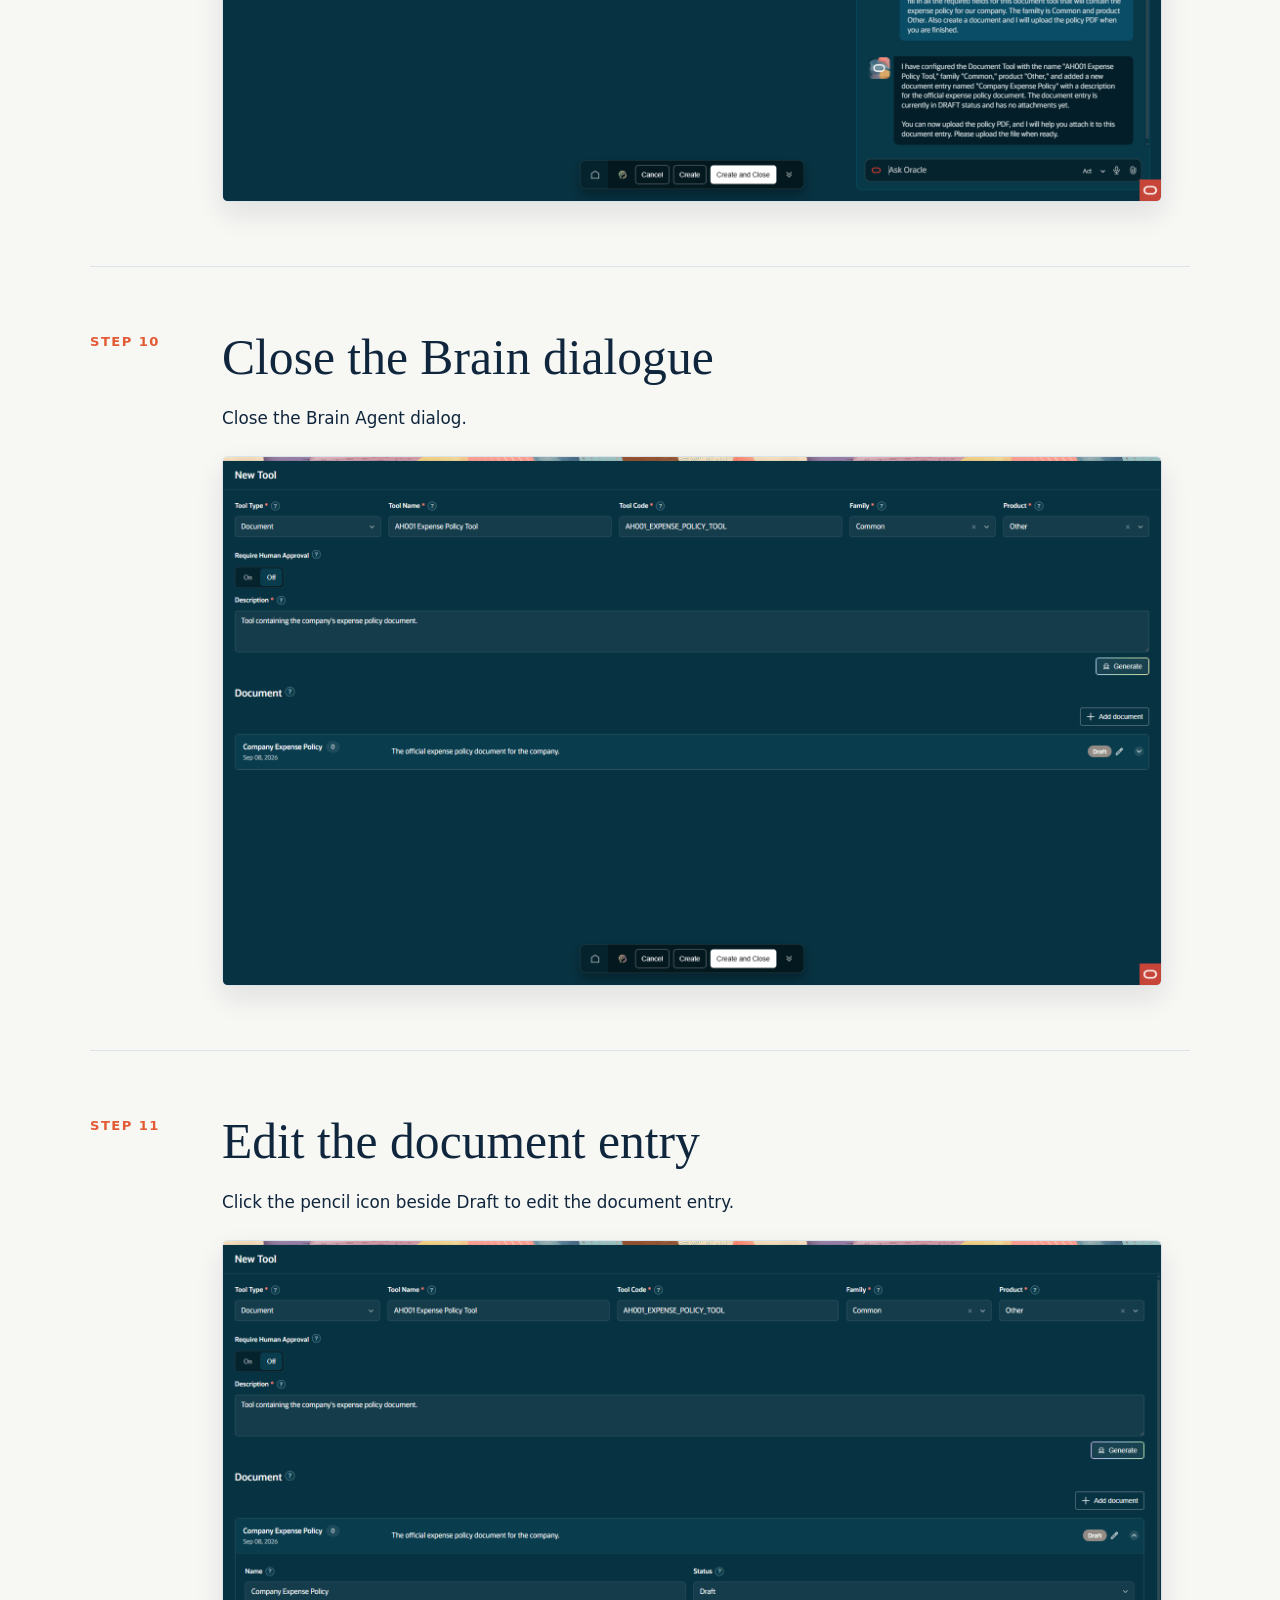
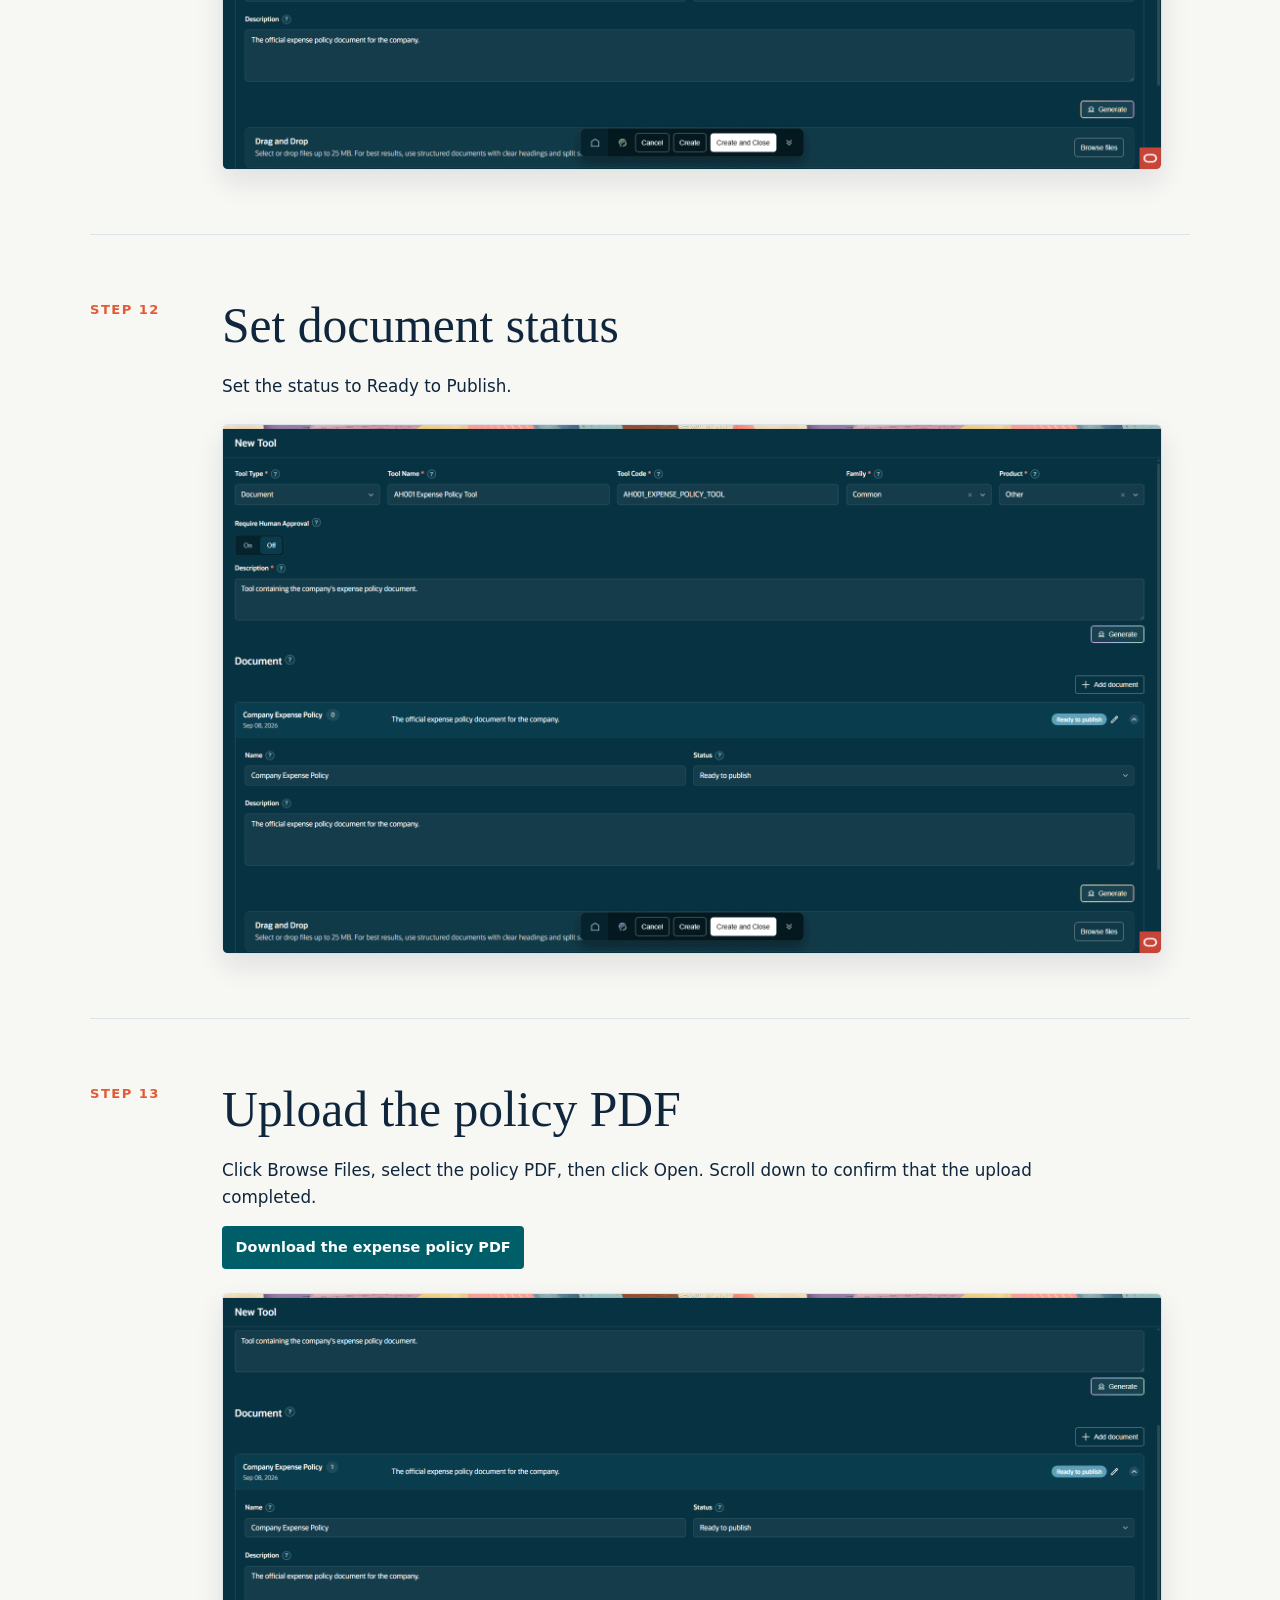
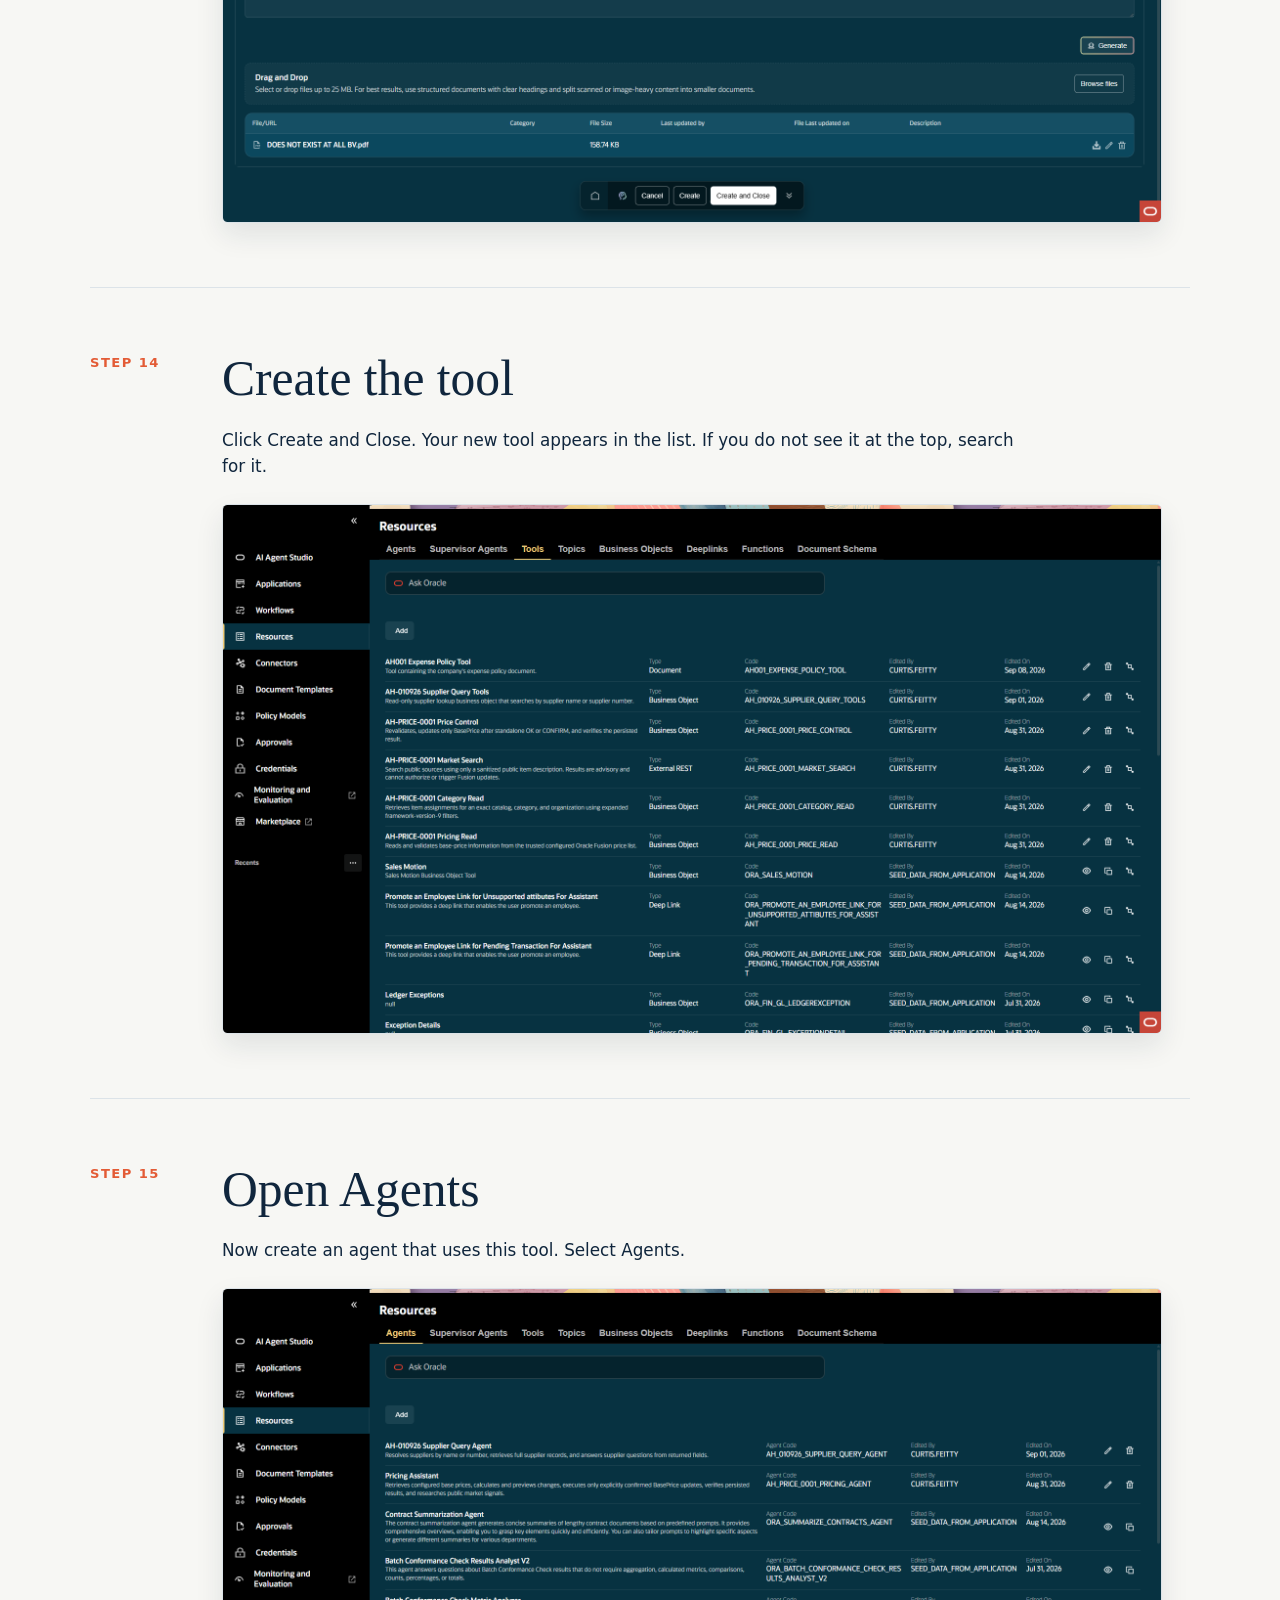
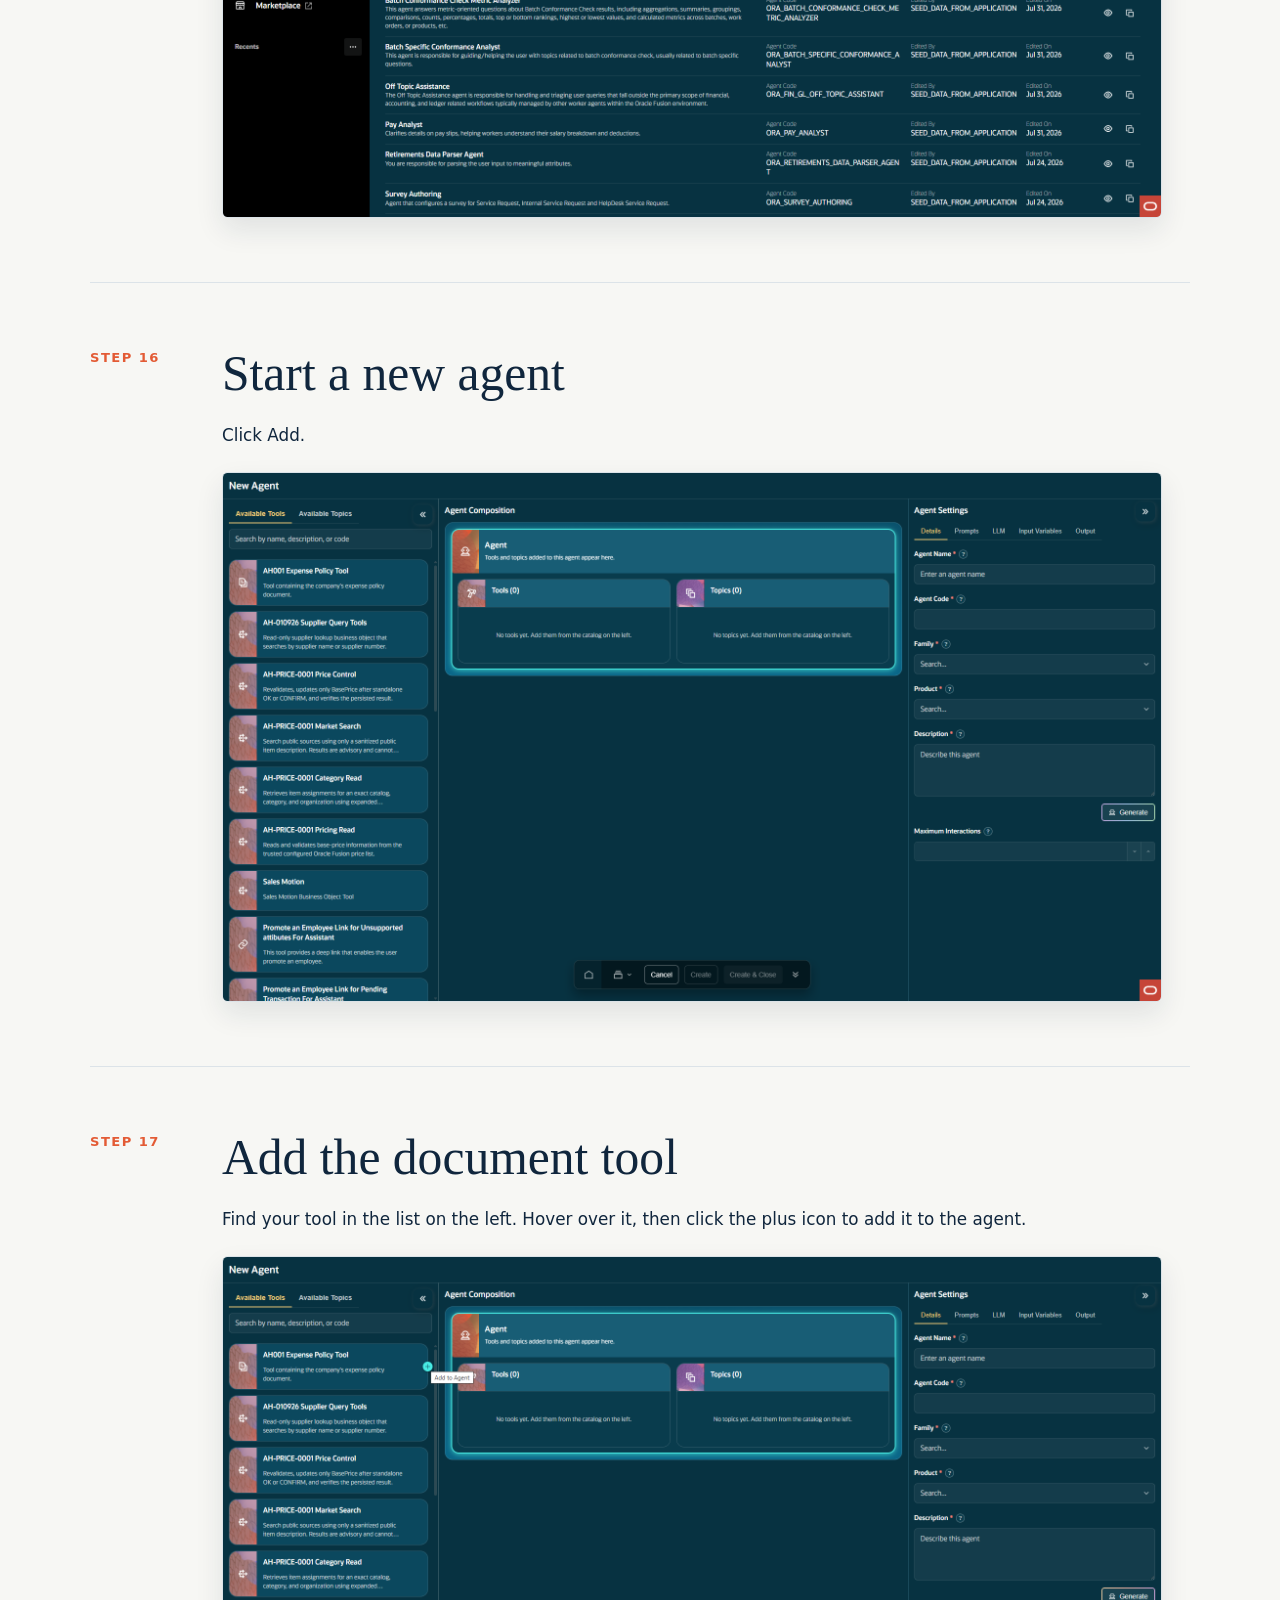
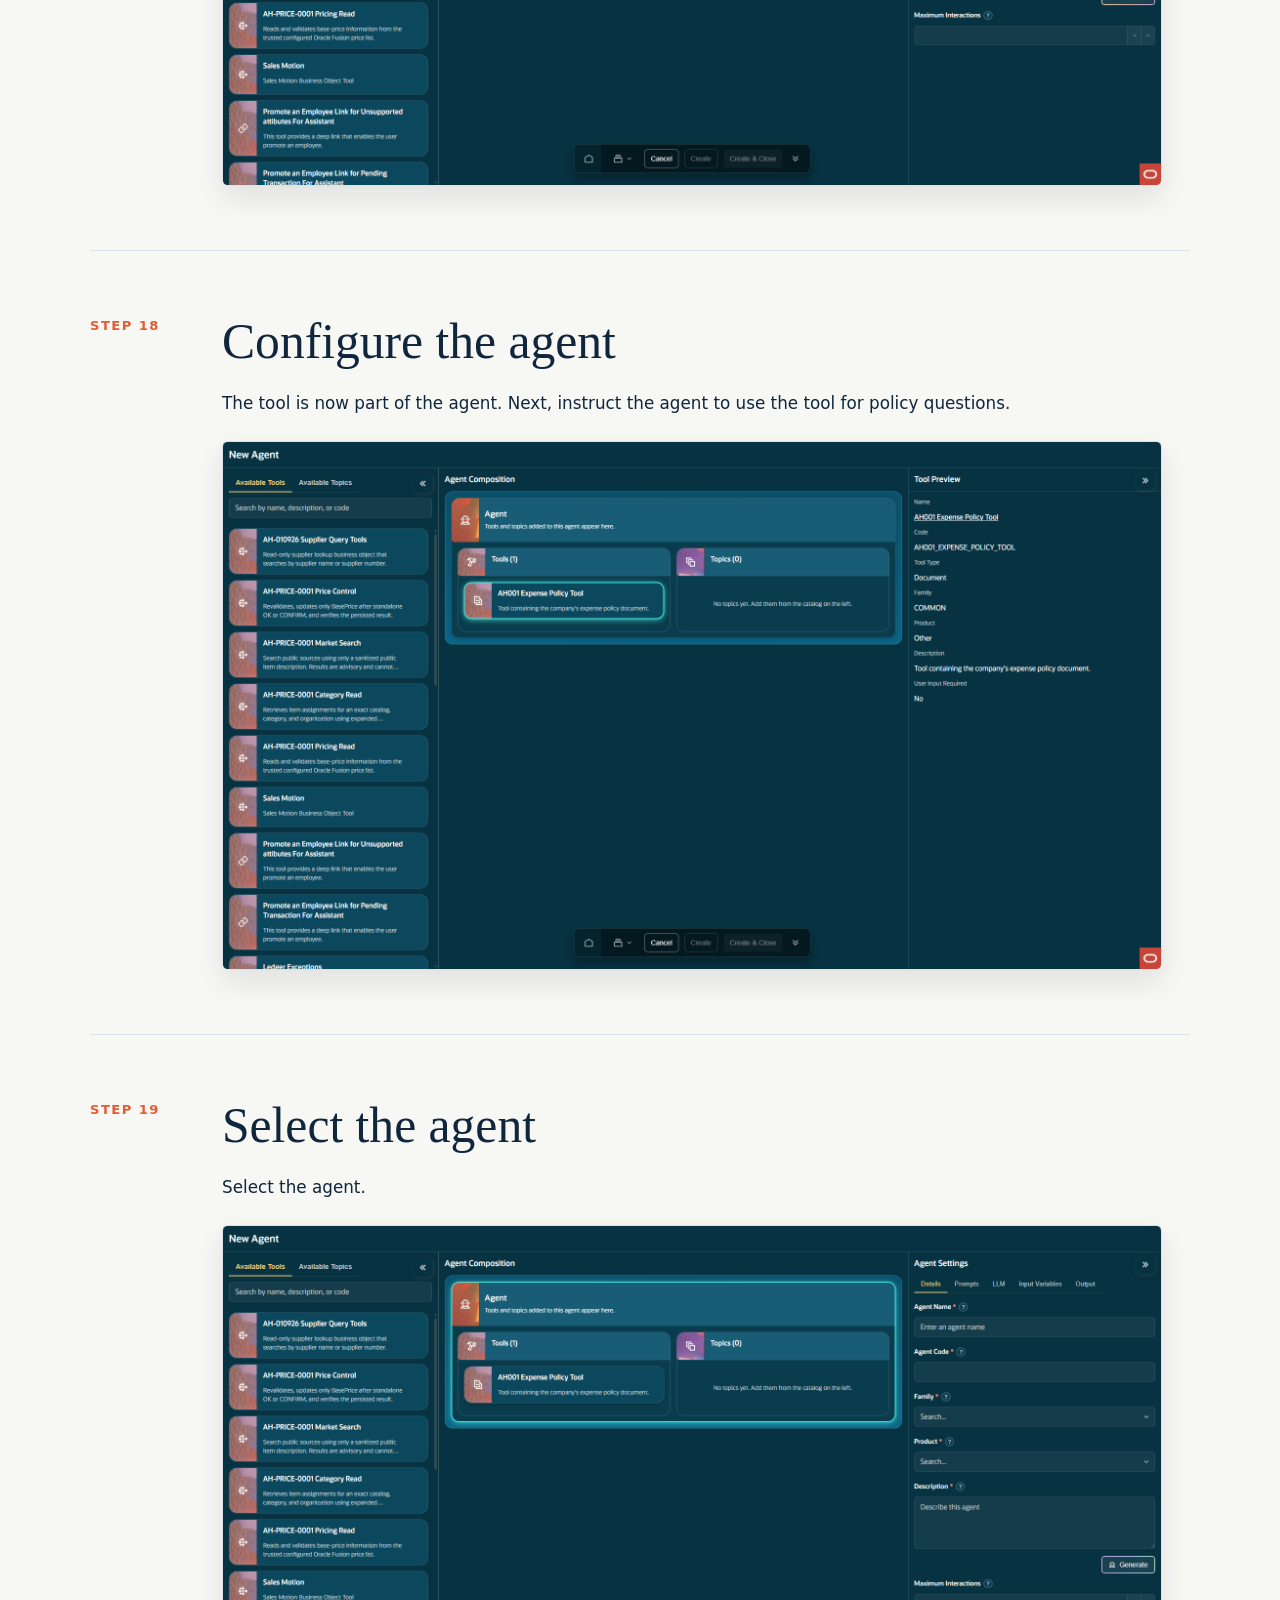
==== commit 24218db3: "Summary Pages" ====
--- a/lab1/index.html
+++ b/lab1/index.html
@@ -11,6 +11,7 @@
   <header class="hero">
     <div class="wrap">
       <a class="home-link" href="../index.html">All labs</a>
+      <a class="resources-link" href="resources.html">Resources &amp; Copyable Text</a>
       <p class="eyebrow">Oracle AI Agent Studio · Lab 1</p>
       <h1>Document Agent</h1>
       <p>The presenter will demonstrate each step in the room. Use these steps to follow along.</p>
--- a/lab1/styles.css
+++ b/lab1/styles.css
@@ -5,6 +5,8 @@
 .wrap { width: min(1100px, calc(100% - 2.5rem)); margin: 0 auto; }
 .hero { padding: 2rem 0 5.5rem; color: #fff; background: radial-gradient(circle at 77% 22%, #14717b 0, transparent 25rem), linear-gradient(130deg, #061b31, #104055); }
 .home-link { display: inline-block; margin-bottom: 3.3rem; color: #f9d674; font-size: .88rem; font-weight: 750; text-decoration: none; }
+.resources-link { display: inline-block; margin-left: 1.25rem; color: #f9d674; font-size: .88rem; font-weight: 750; text-decoration: none; }
+.home-link:hover, .home-link:focus, .resources-link:hover, .resources-link:focus { text-decoration: underline; text-underline-offset: .25rem; }
 .eyebrow { margin: 0 0 .65rem; color: var(--gold); font-size: .78rem; font-weight: 800; letter-spacing: .13em; text-transform: uppercase; }
 h1, h2 { font-family: Georgia, "Times New Roman", serif; font-weight: 500; line-height: 1.1; }
 h1 { max-width: 760px; margin: 0; font-size: clamp(3.25rem, 8vw, 6.5rem); }
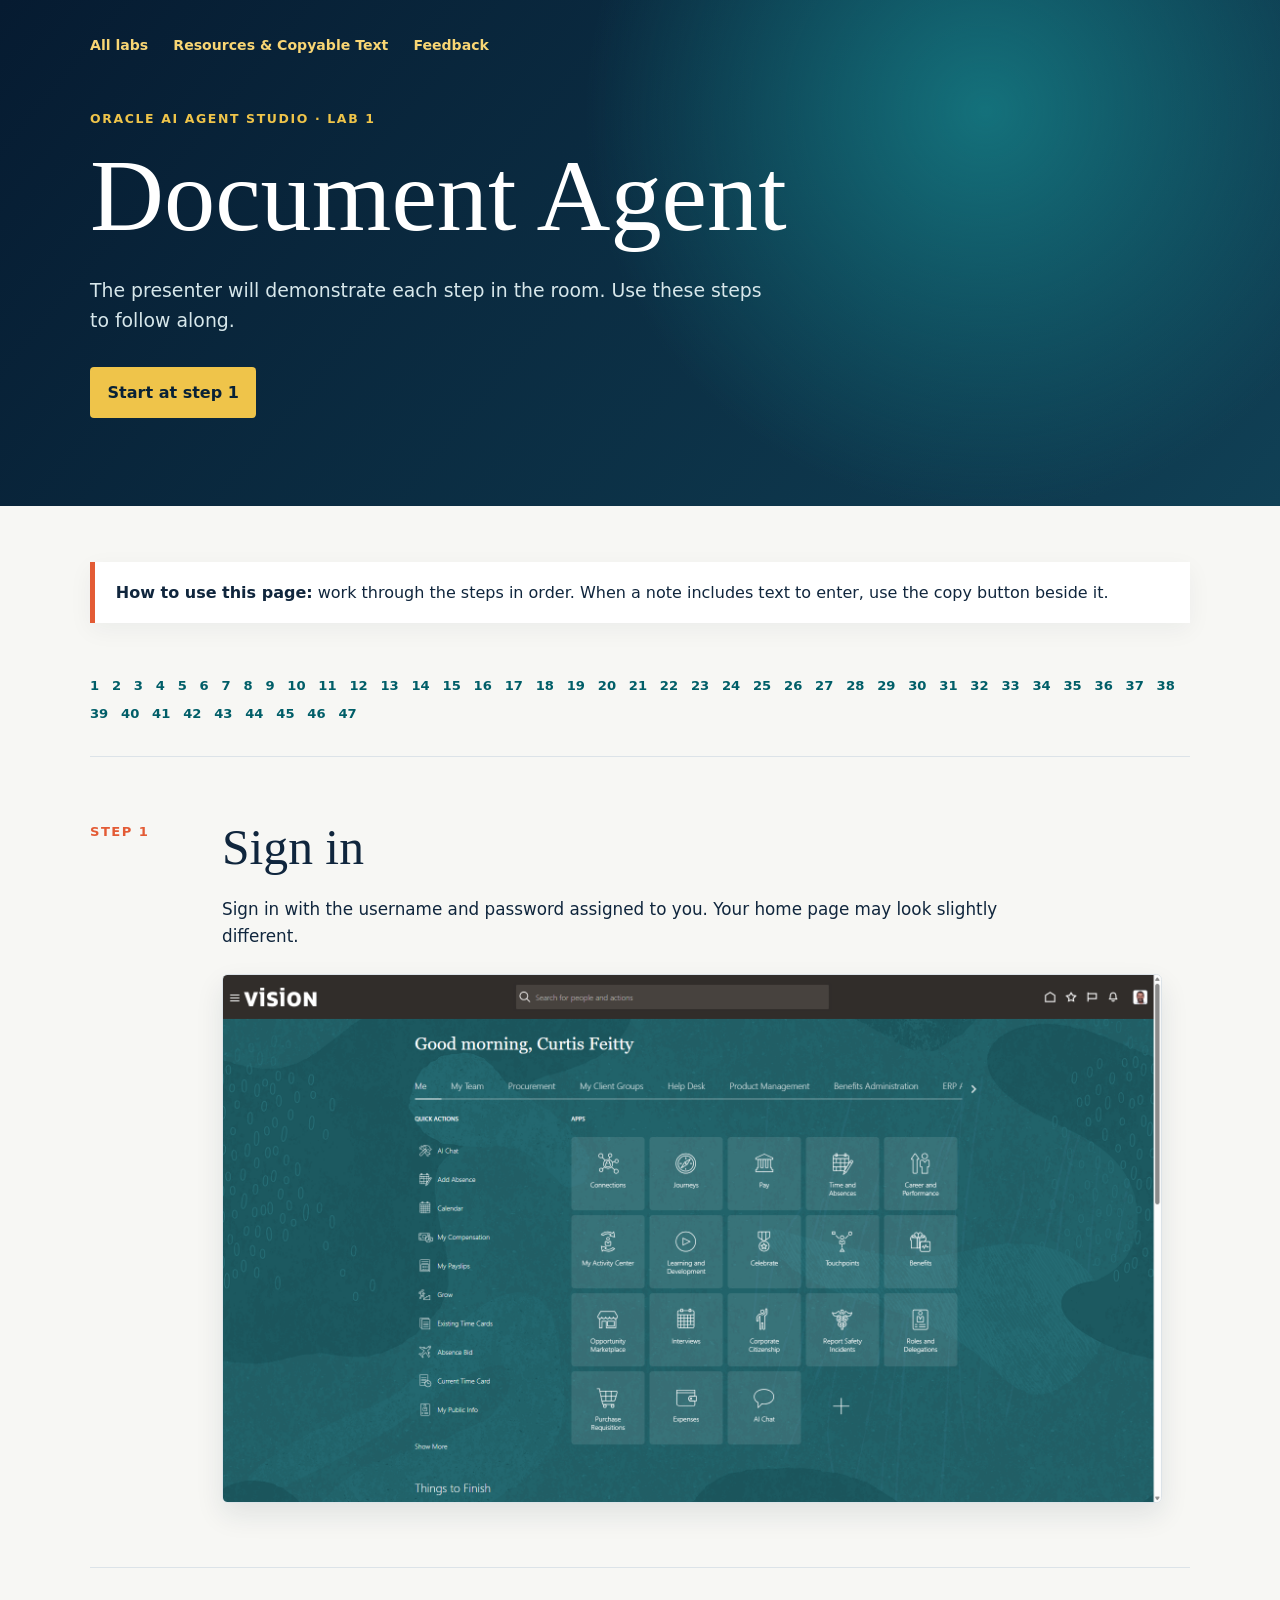
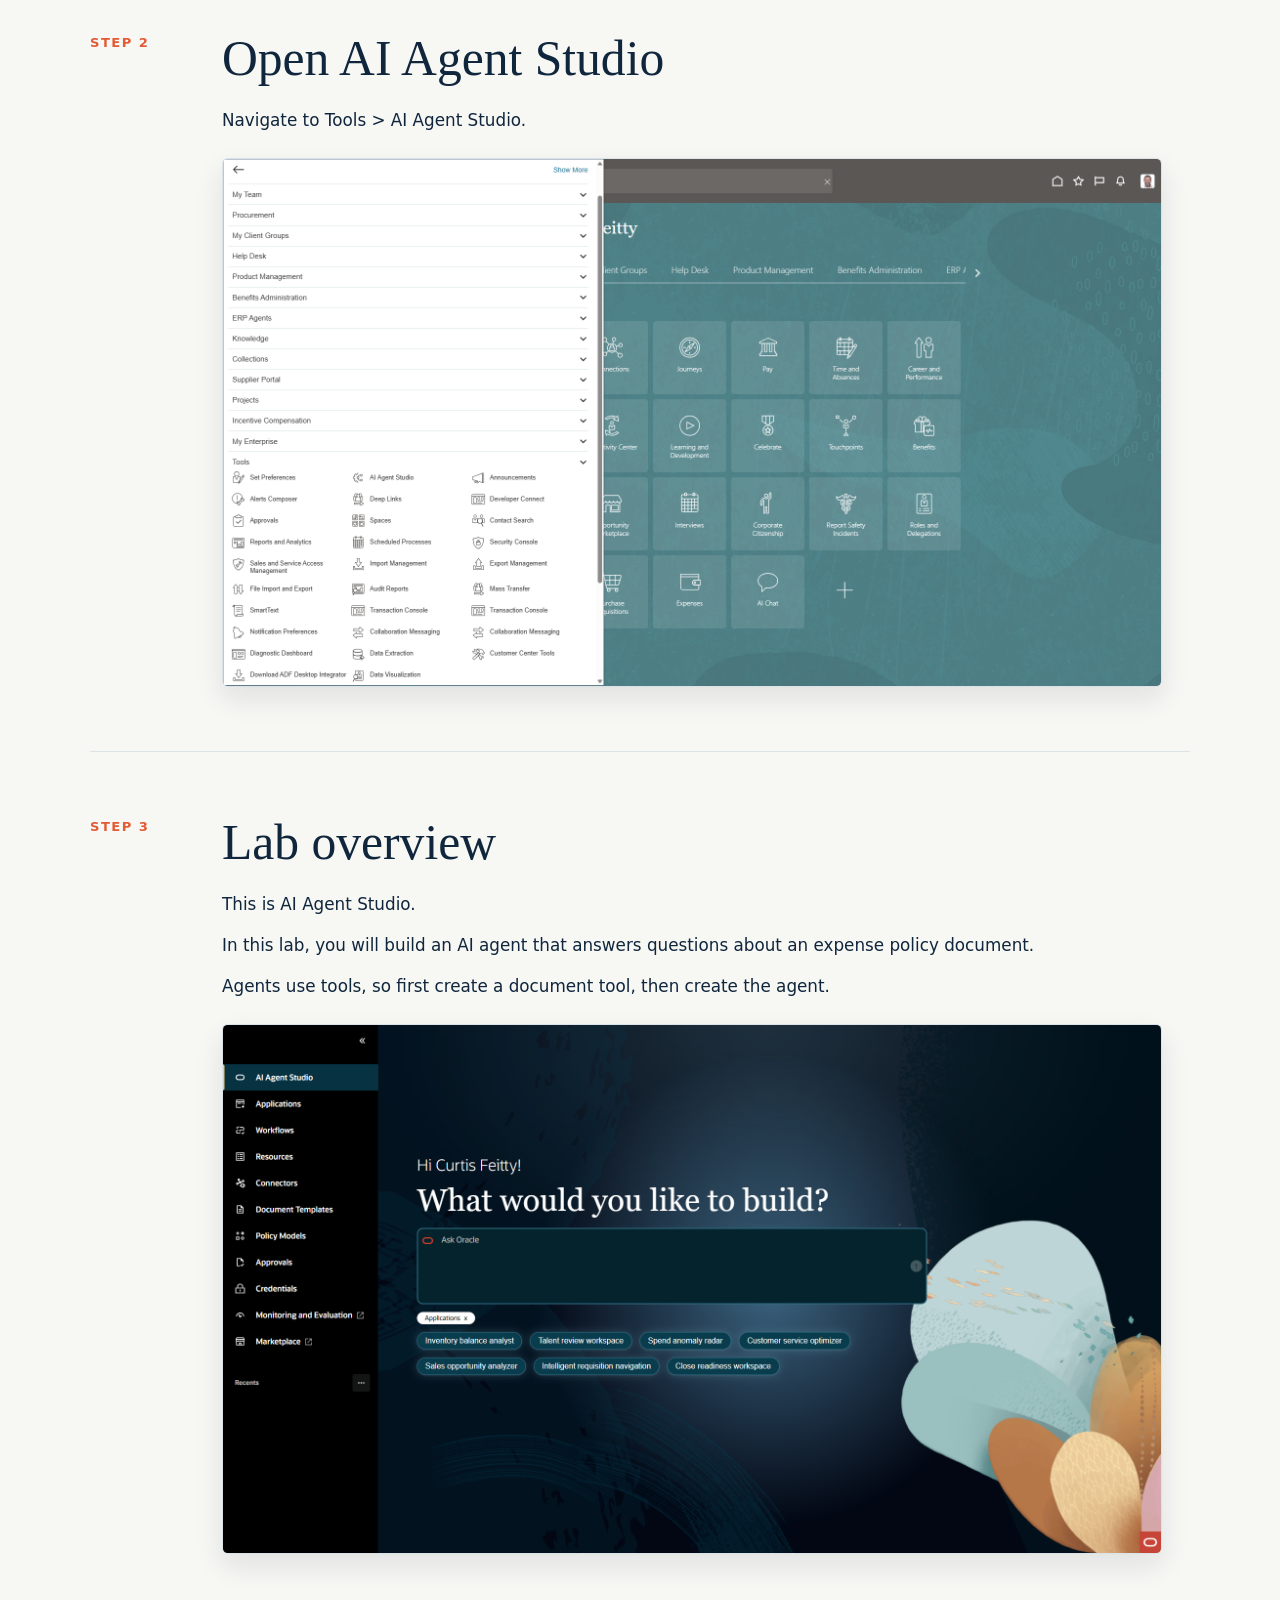
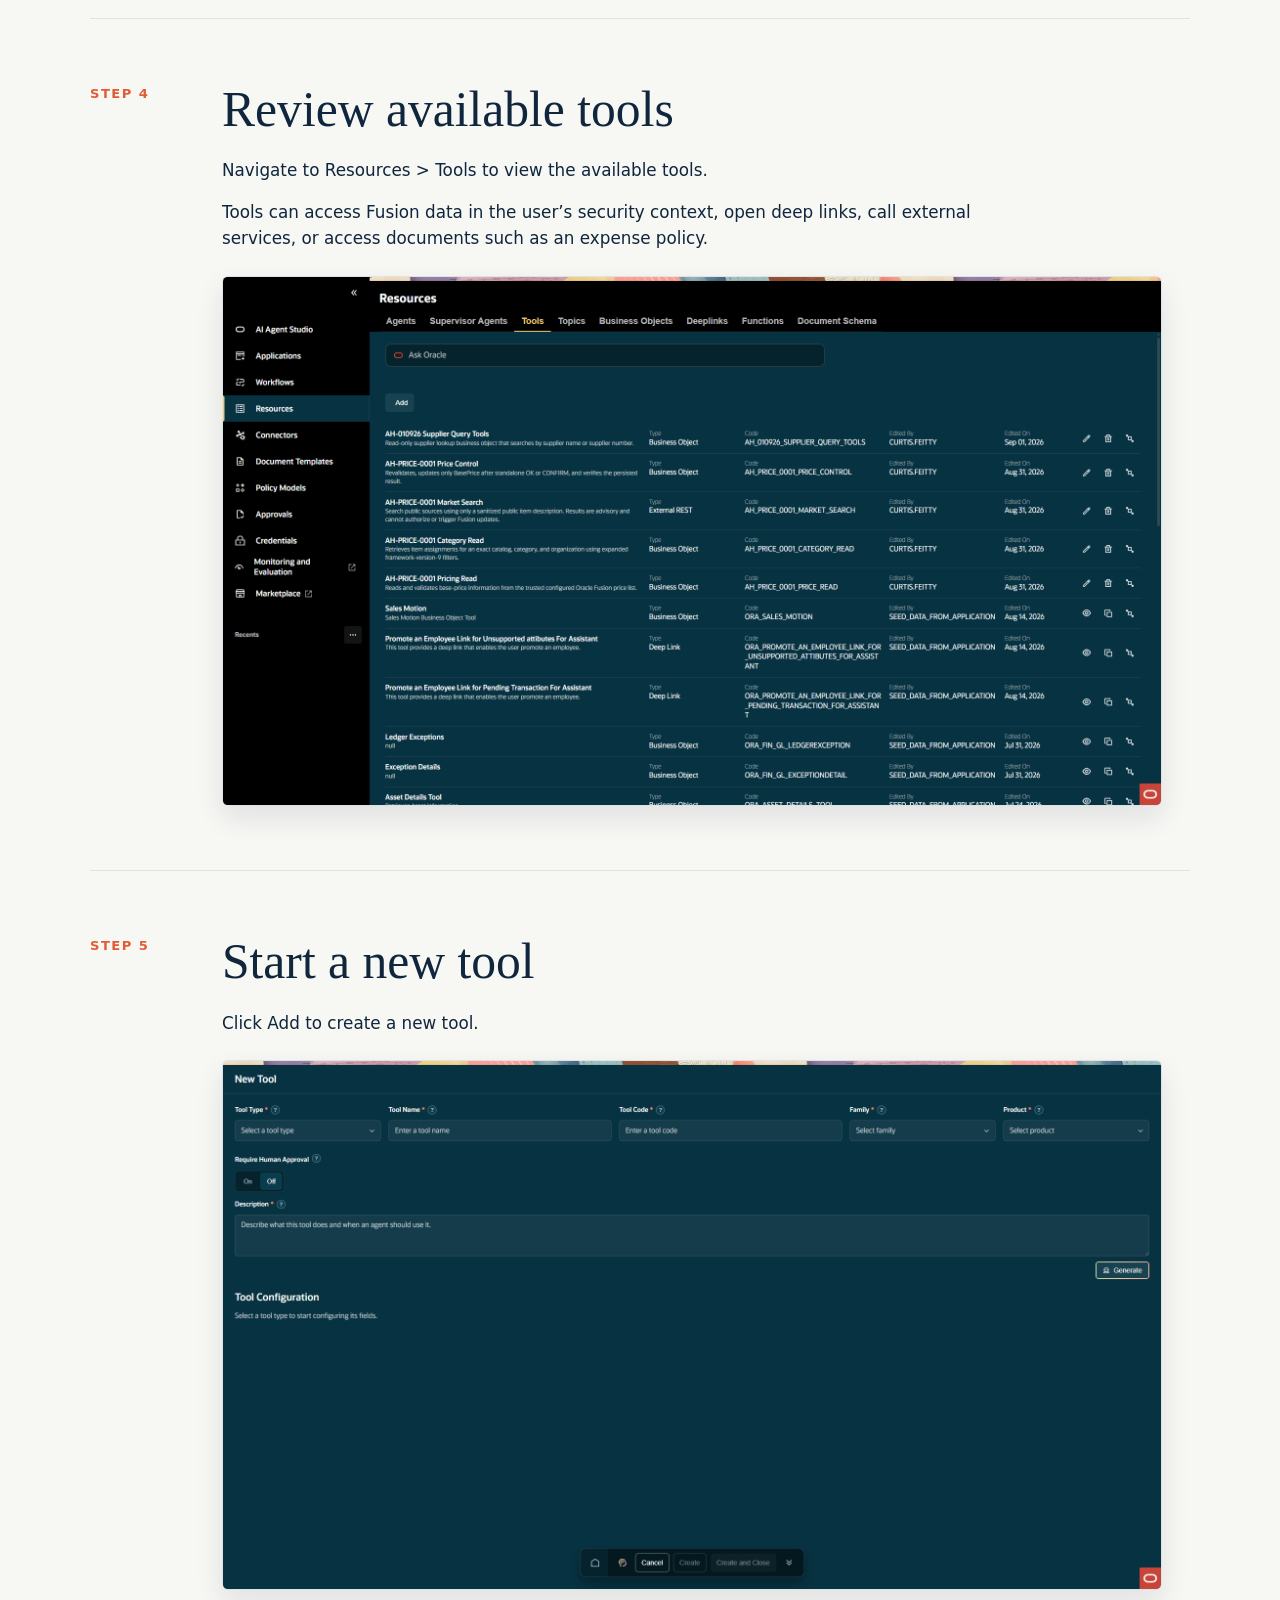
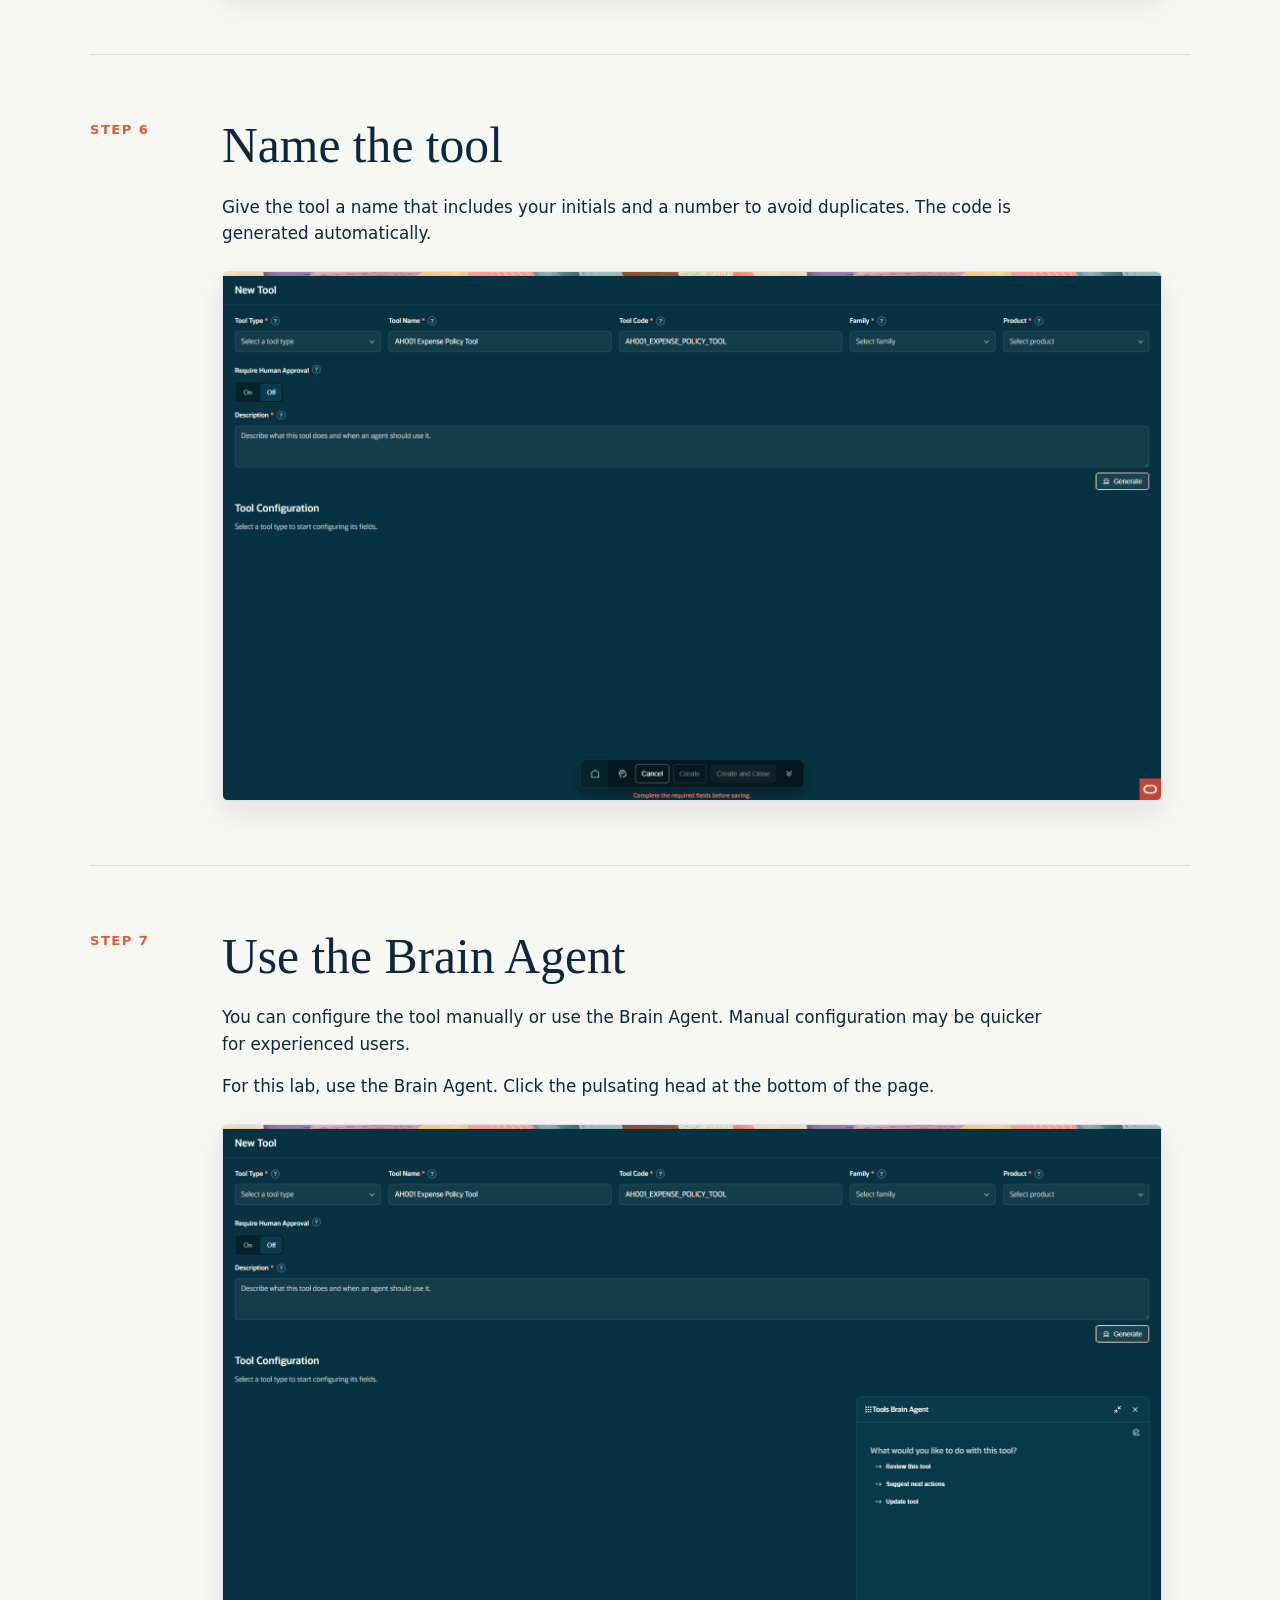
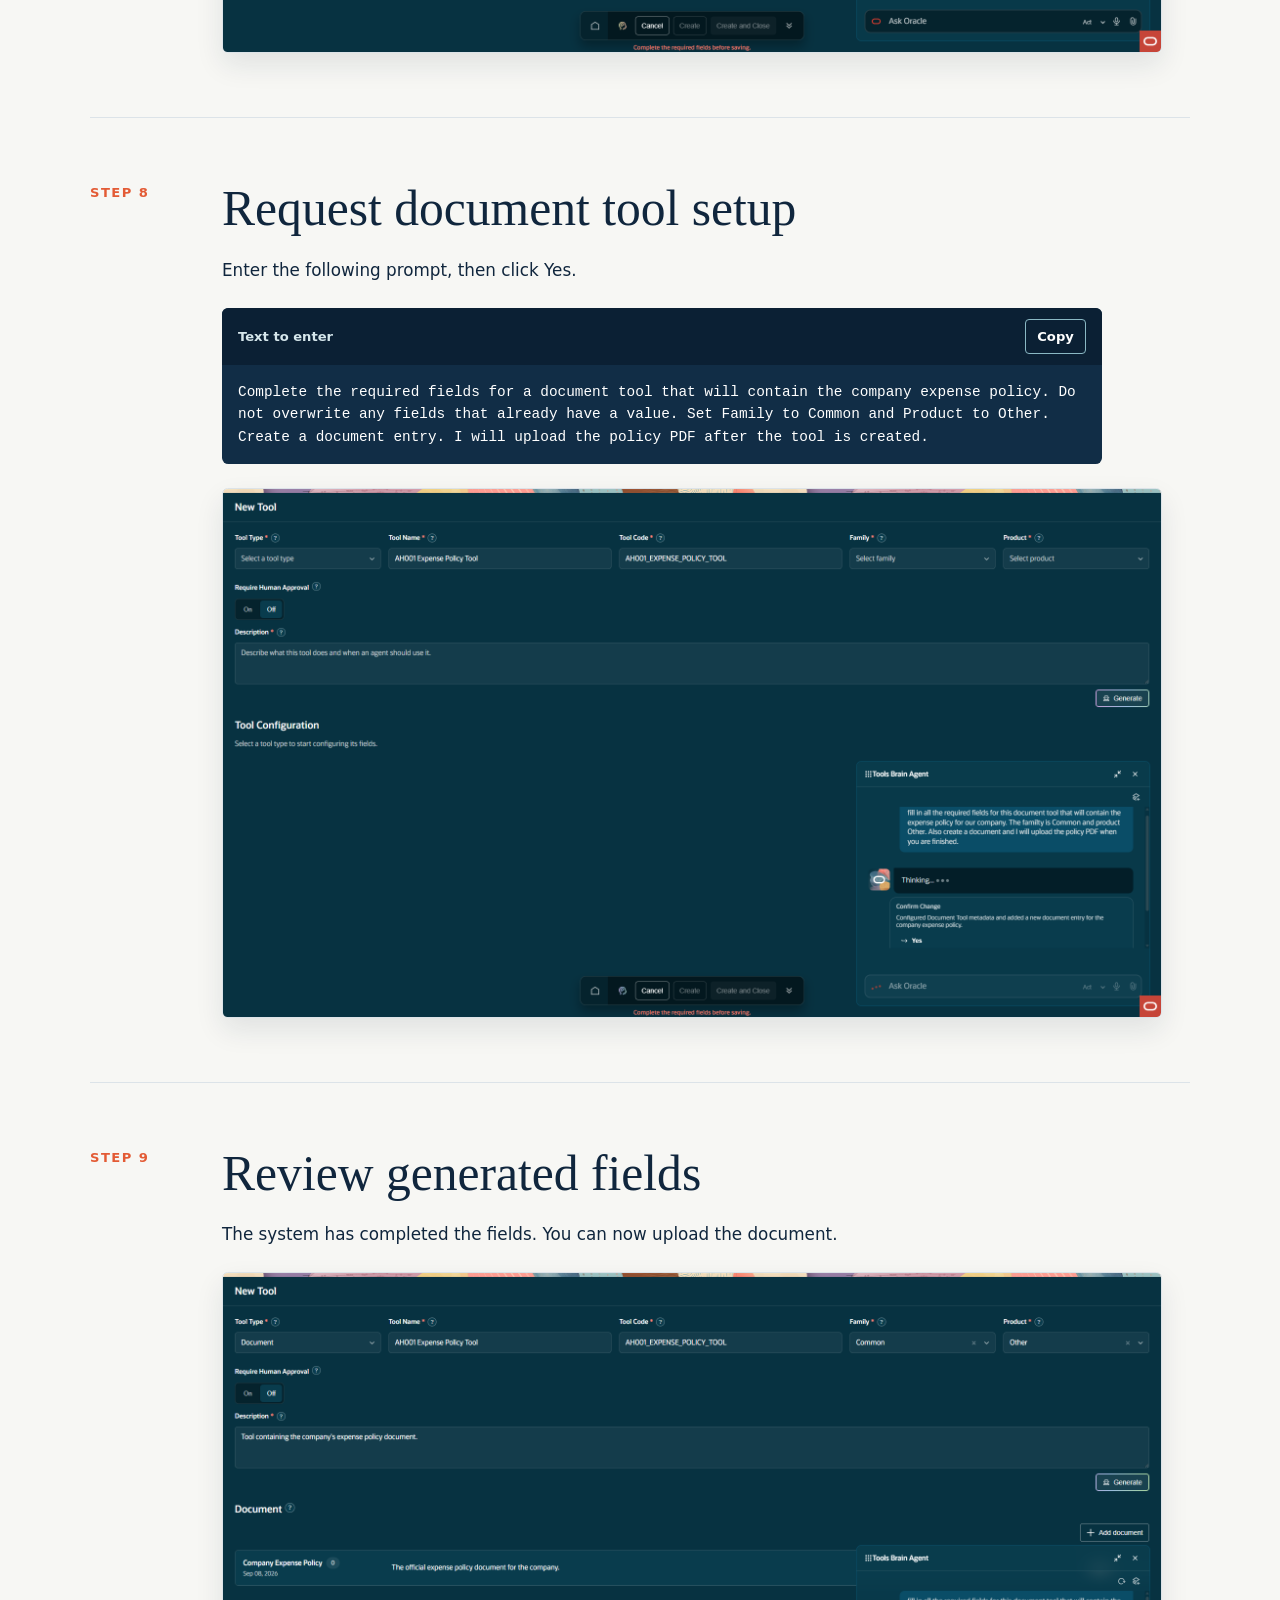
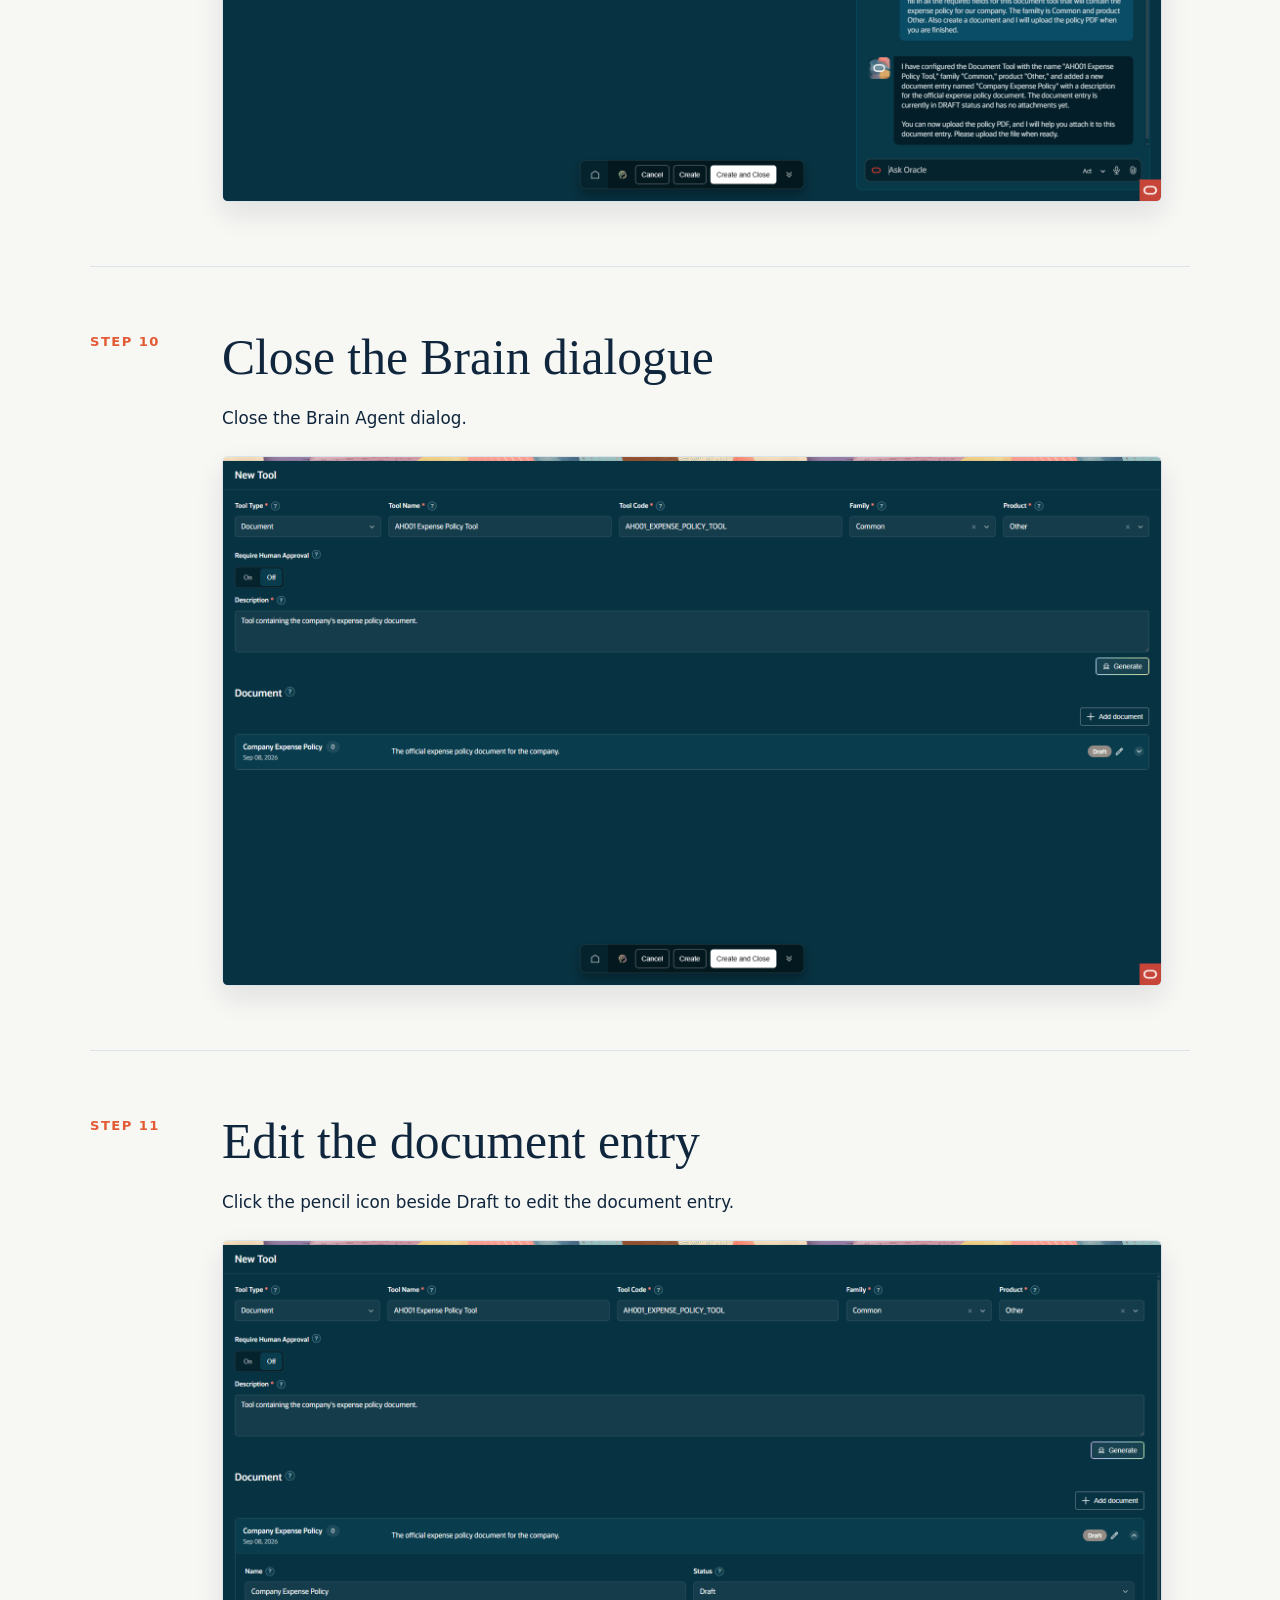
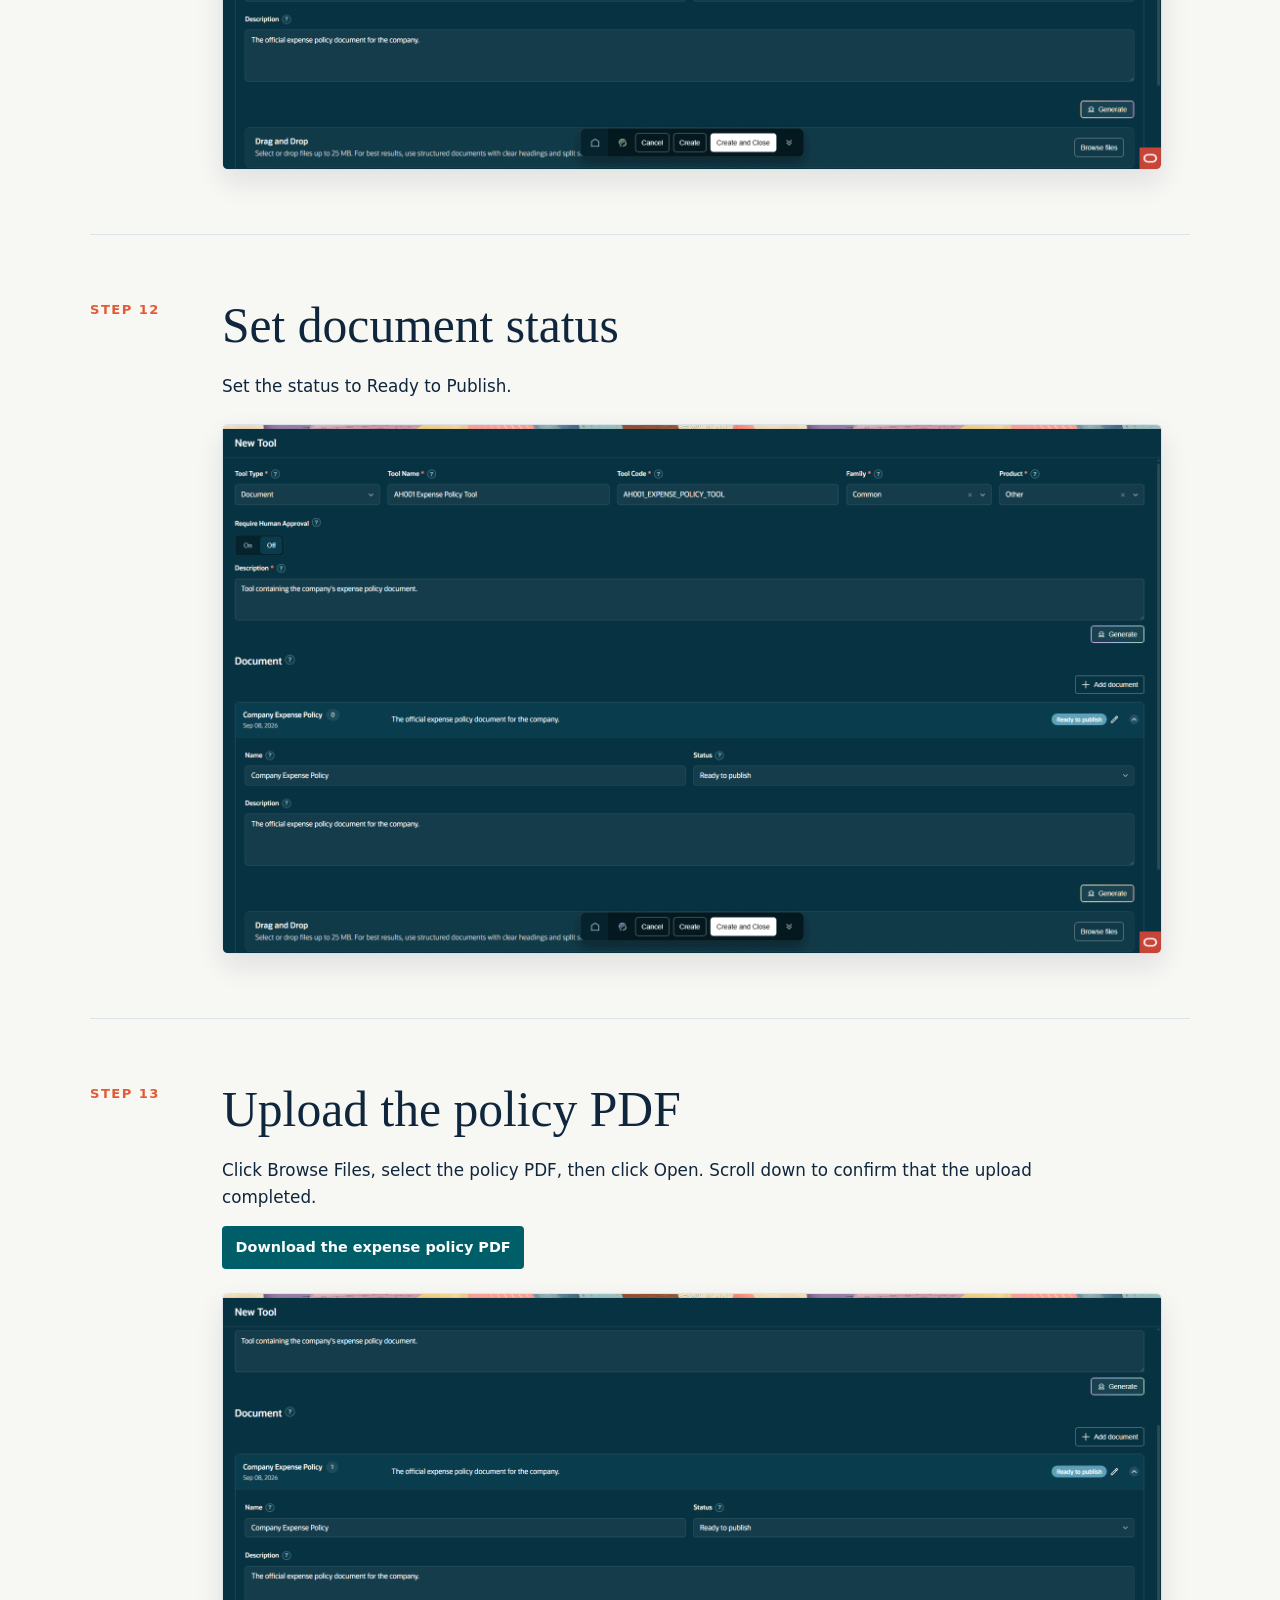
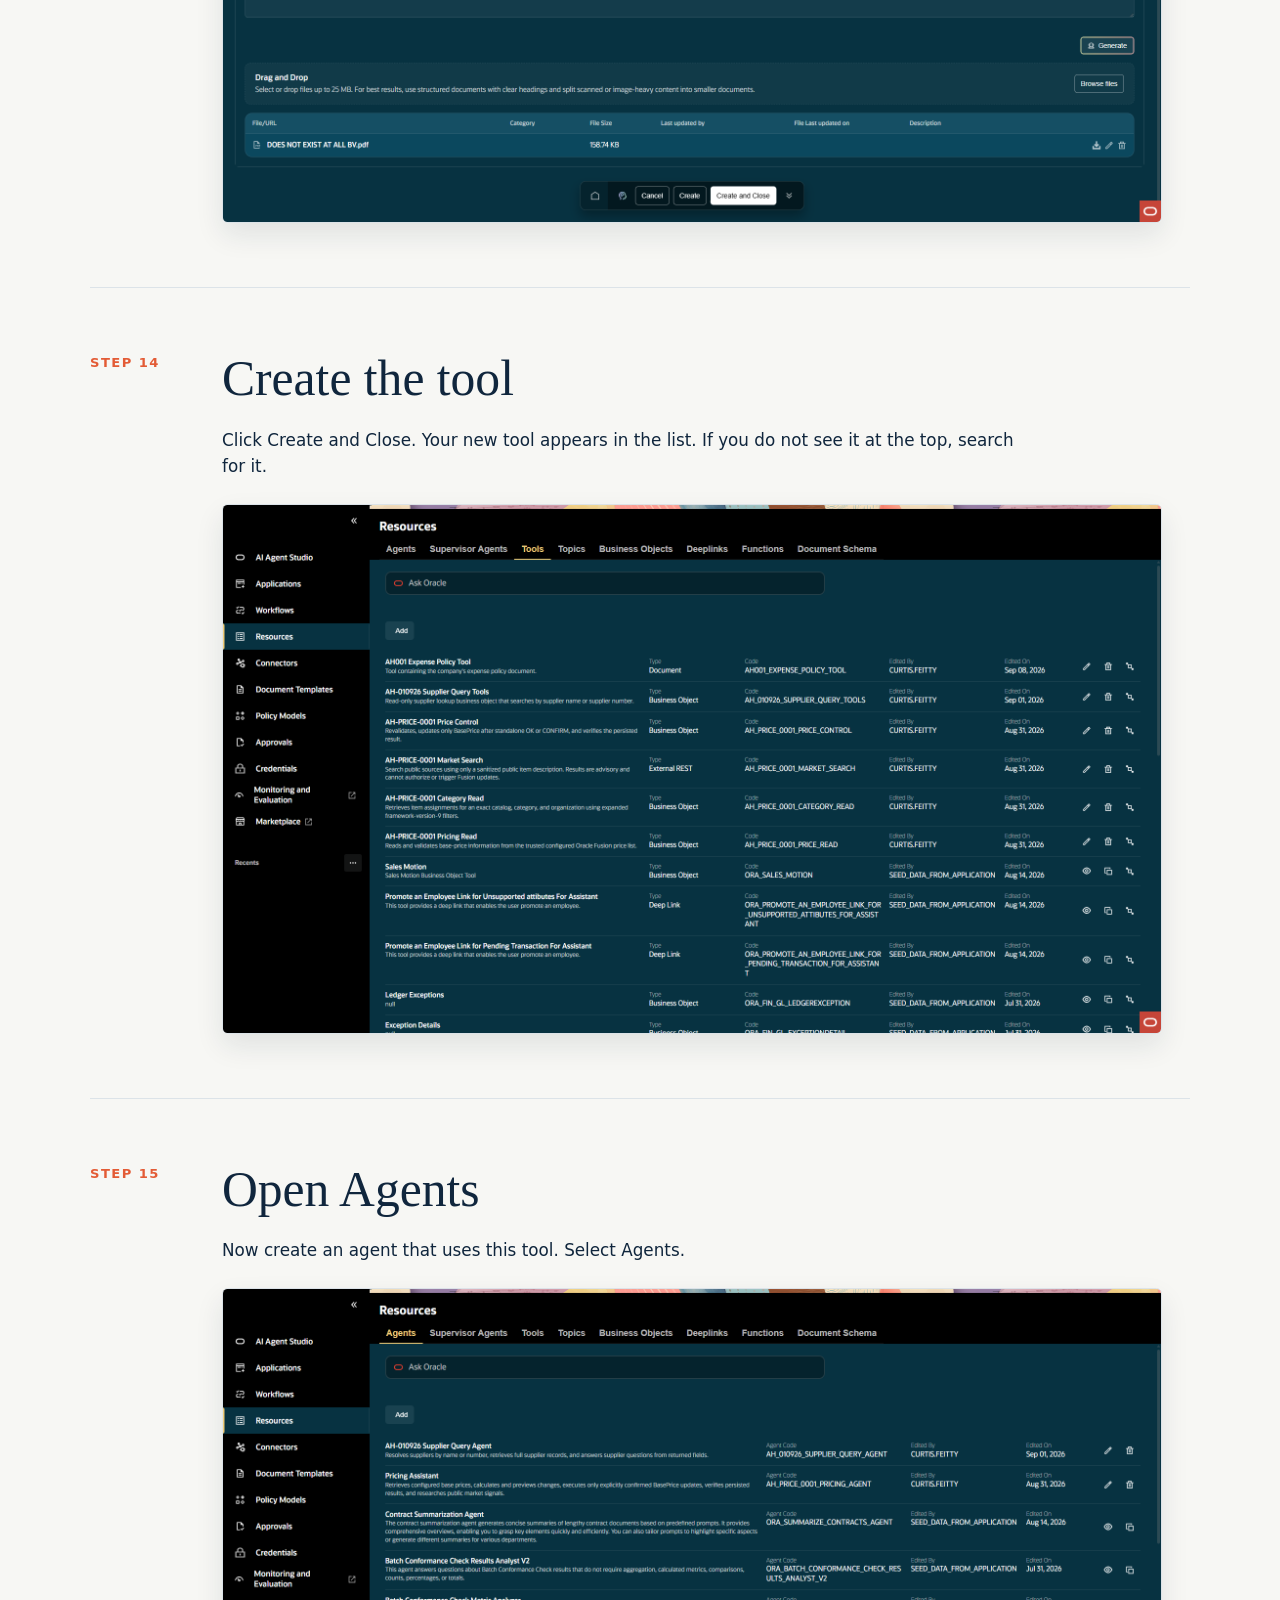
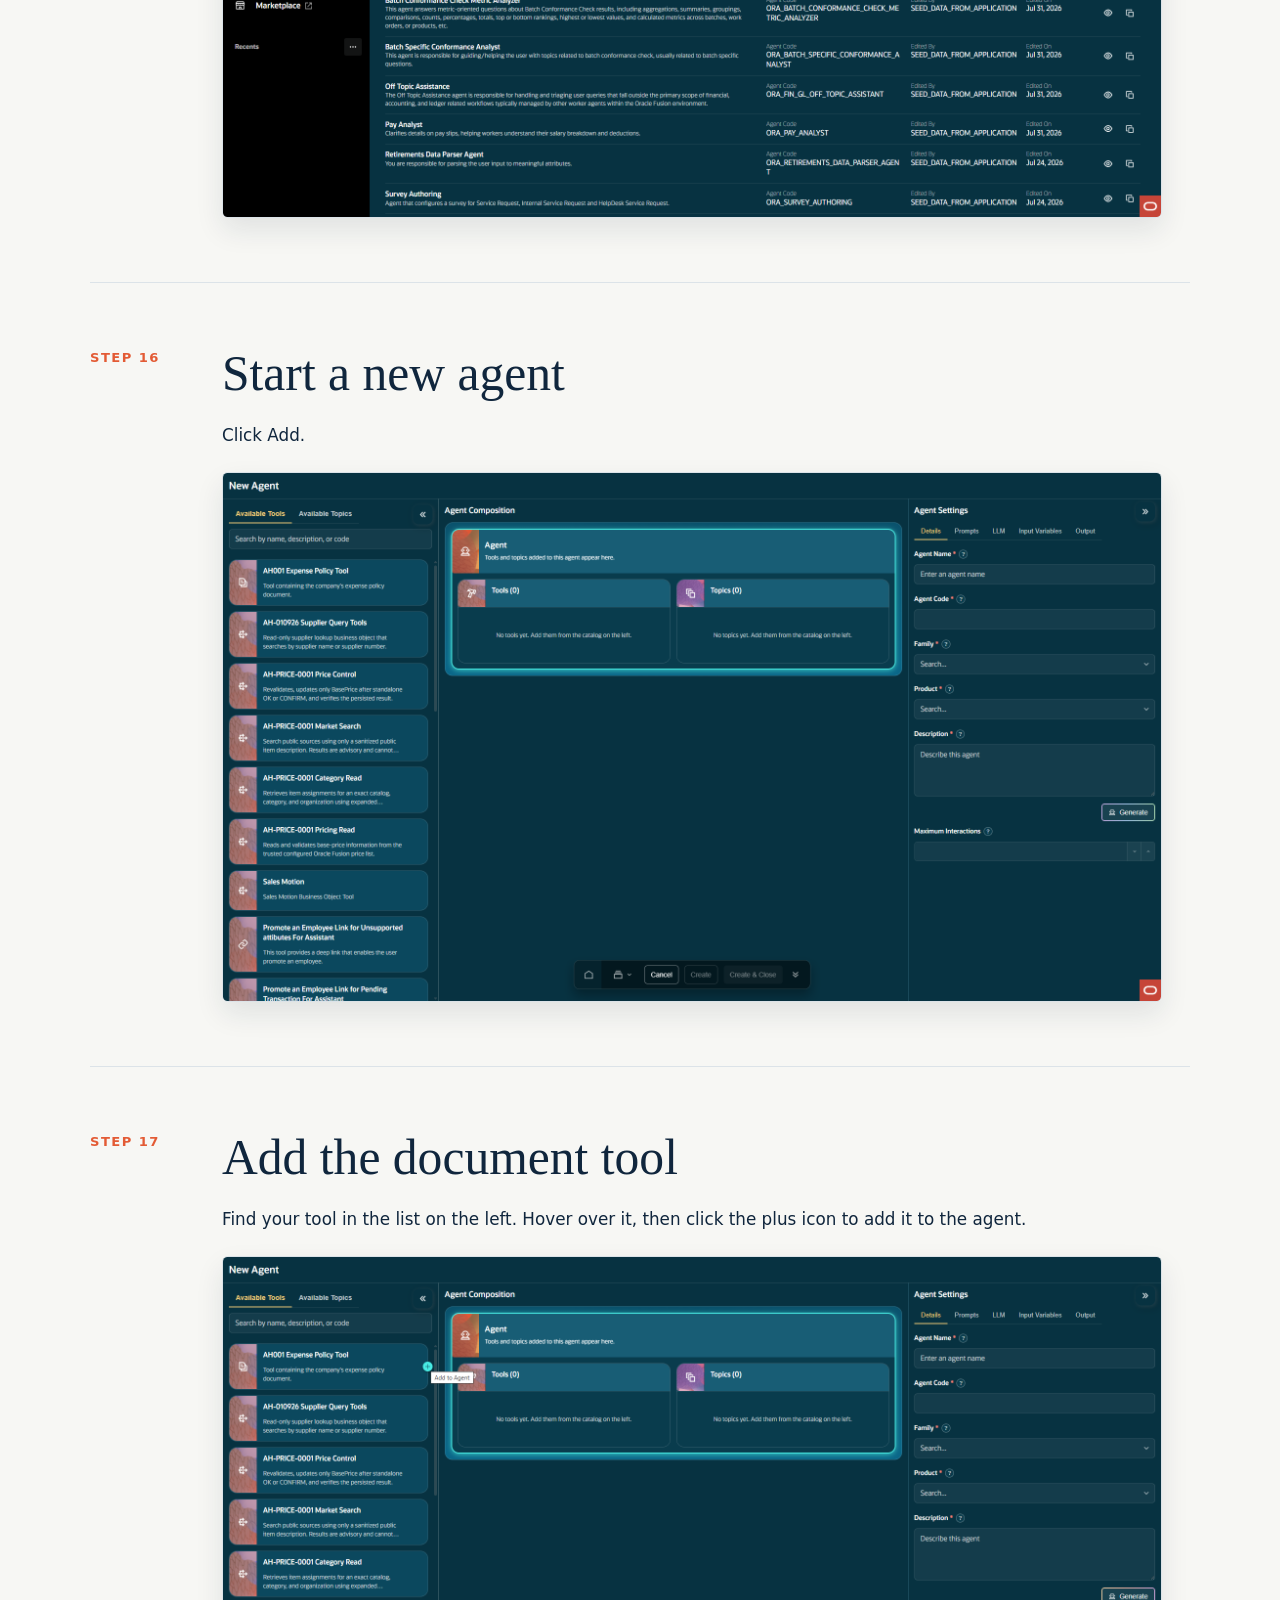
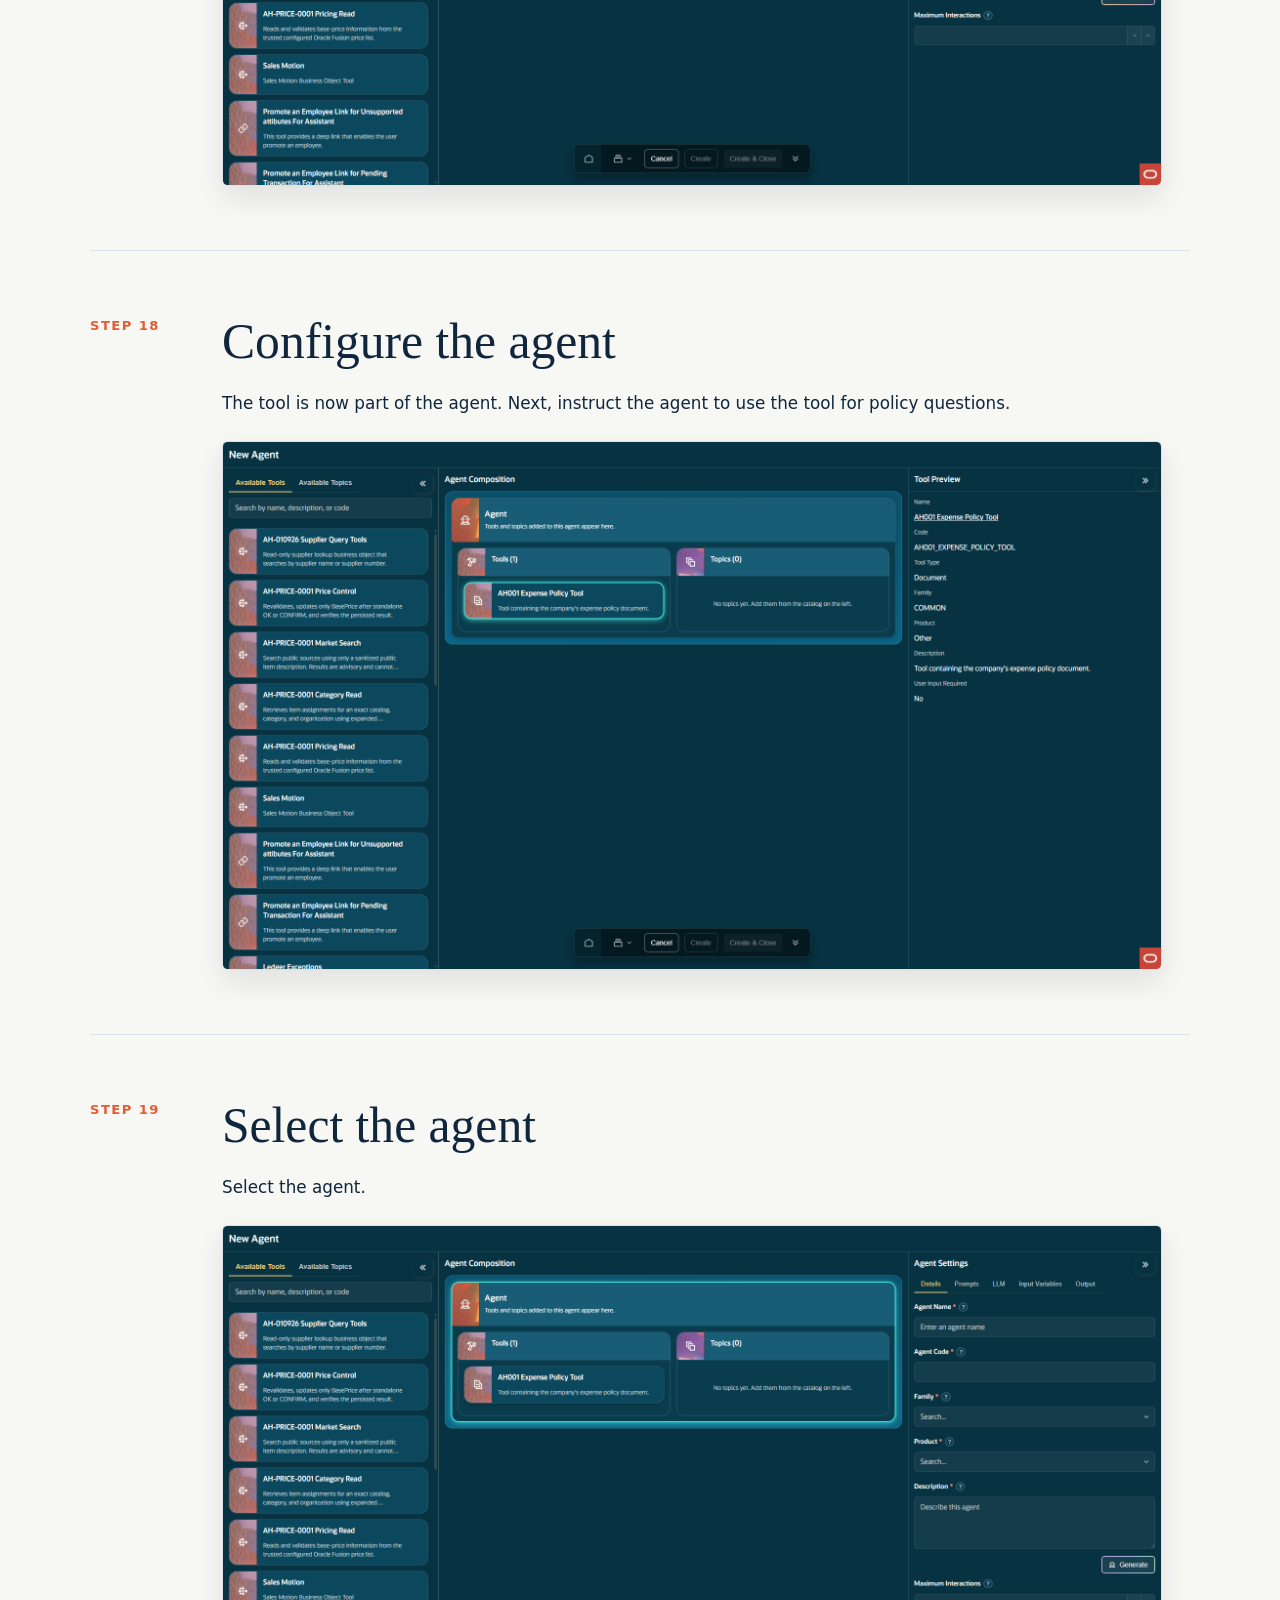
==== commit a6ab4d69: "Add Google Forms feedback" ====
--- a/lab1/index.html
+++ b/lab1/index.html
@@ -12,6 +12,7 @@
     <div class="wrap">
       <a class="home-link" href="../index.html">All labs</a>
       <a class="resources-link" href="resources.html">Resources &amp; Copyable Text</a>
+      <a class="resources-link" href="../feedback.html">Feedback</a>
       <p class="eyebrow">Oracle AI Agent Studio · Lab 1</p>
       <h1>Document Agent</h1>
       <p>The presenter will demonstrate each step in the room. Use these steps to follow along.</p>
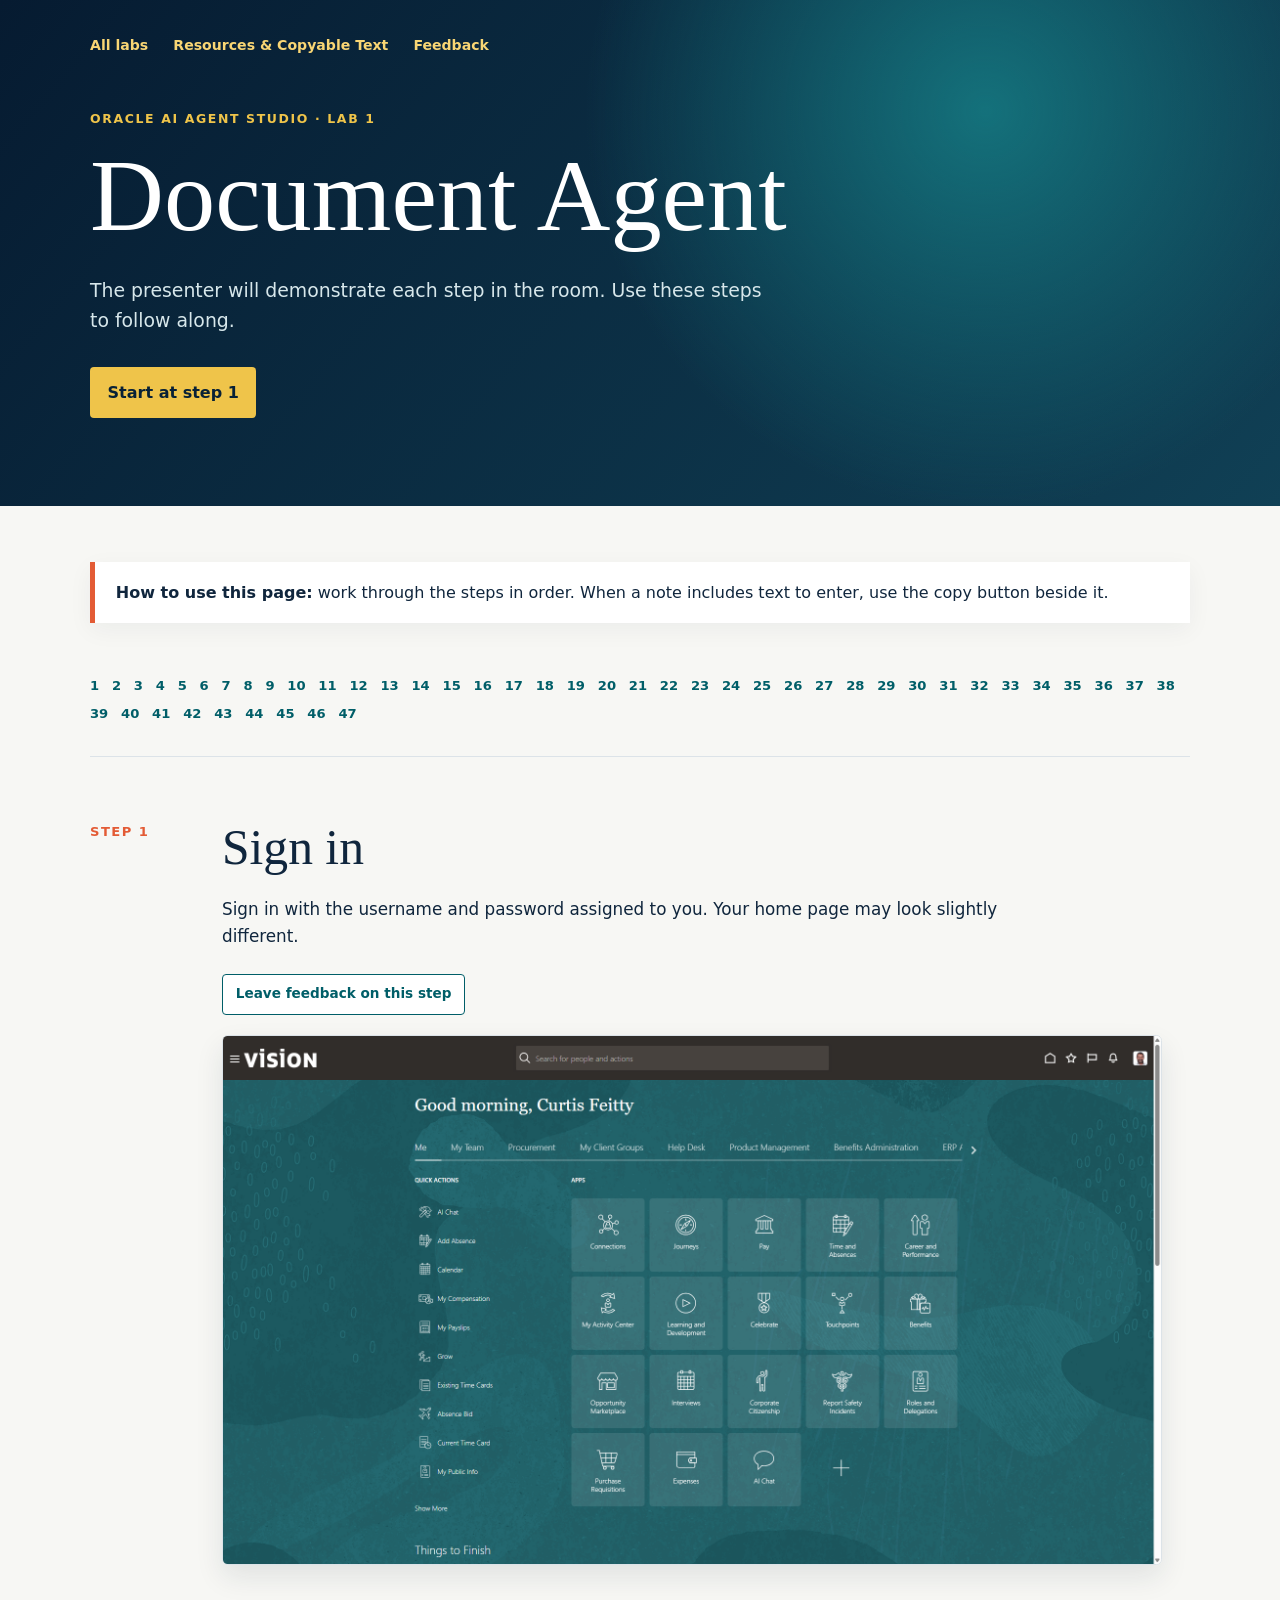
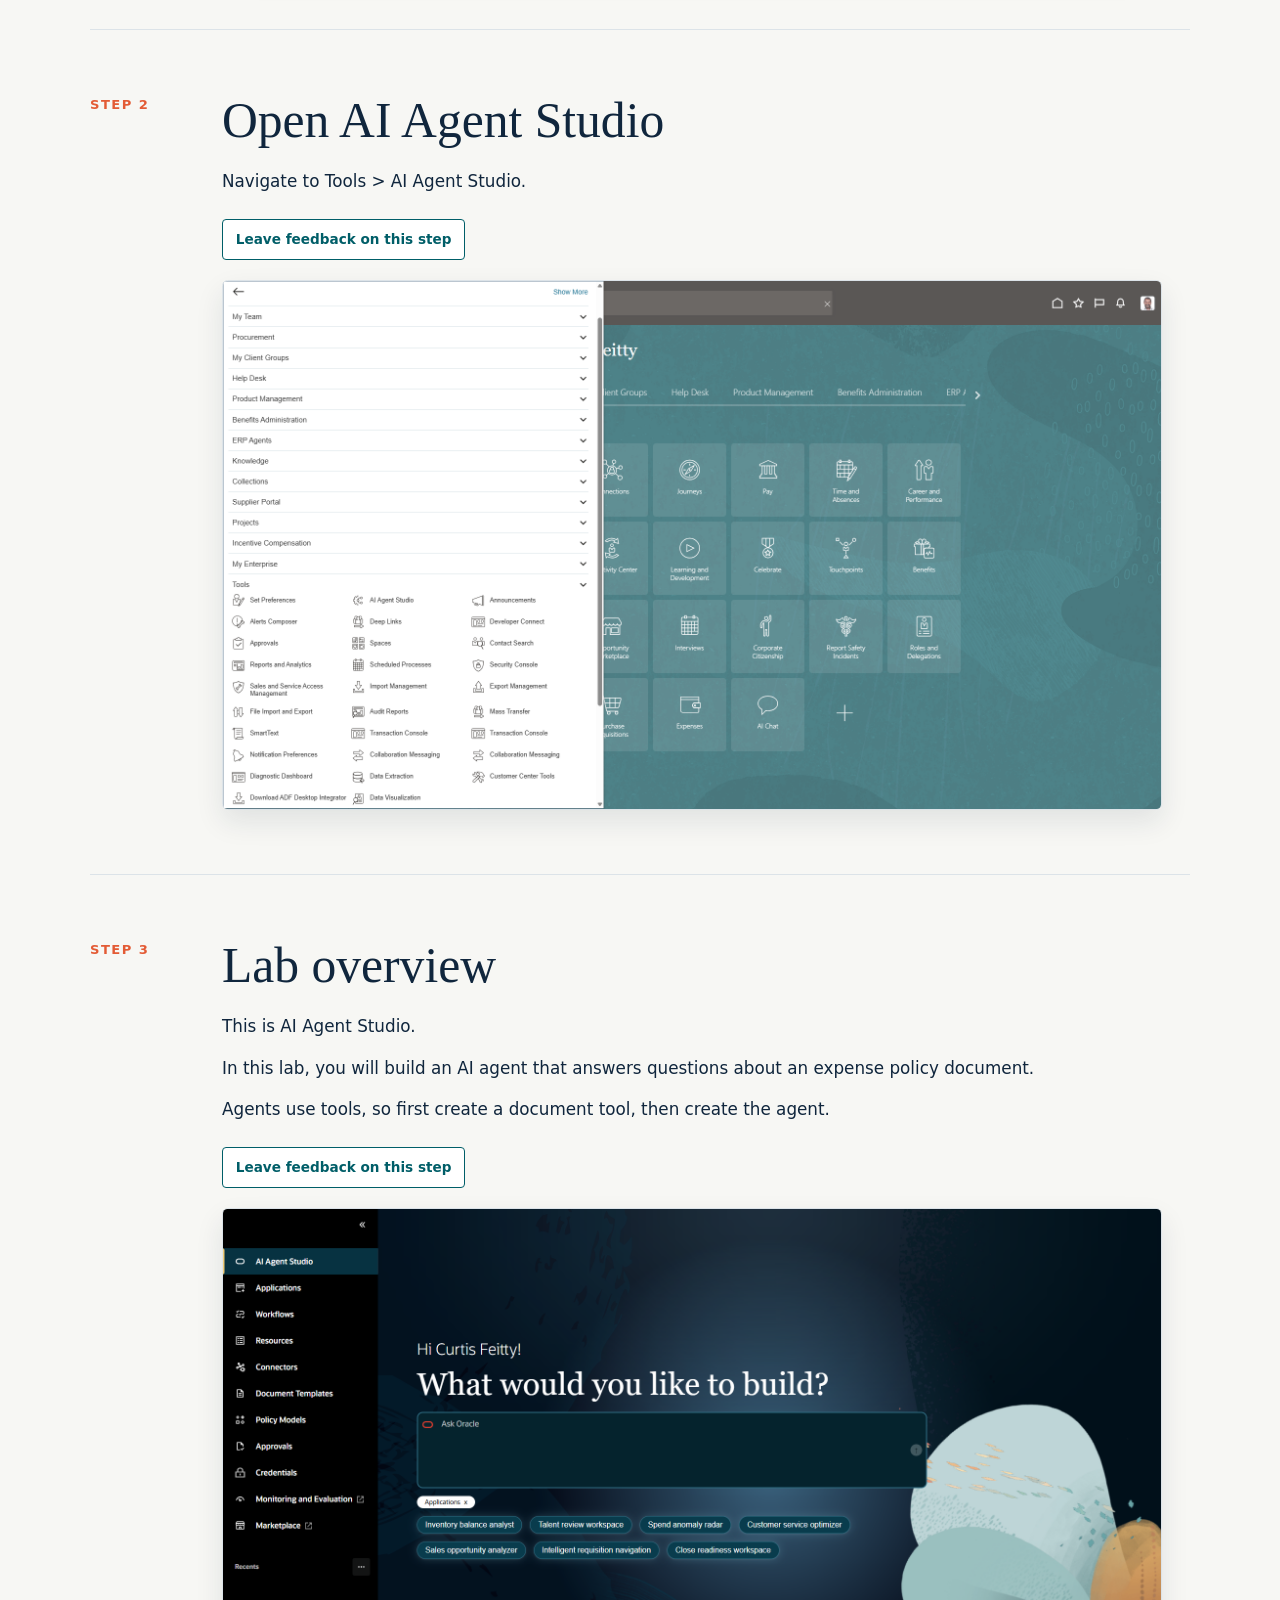
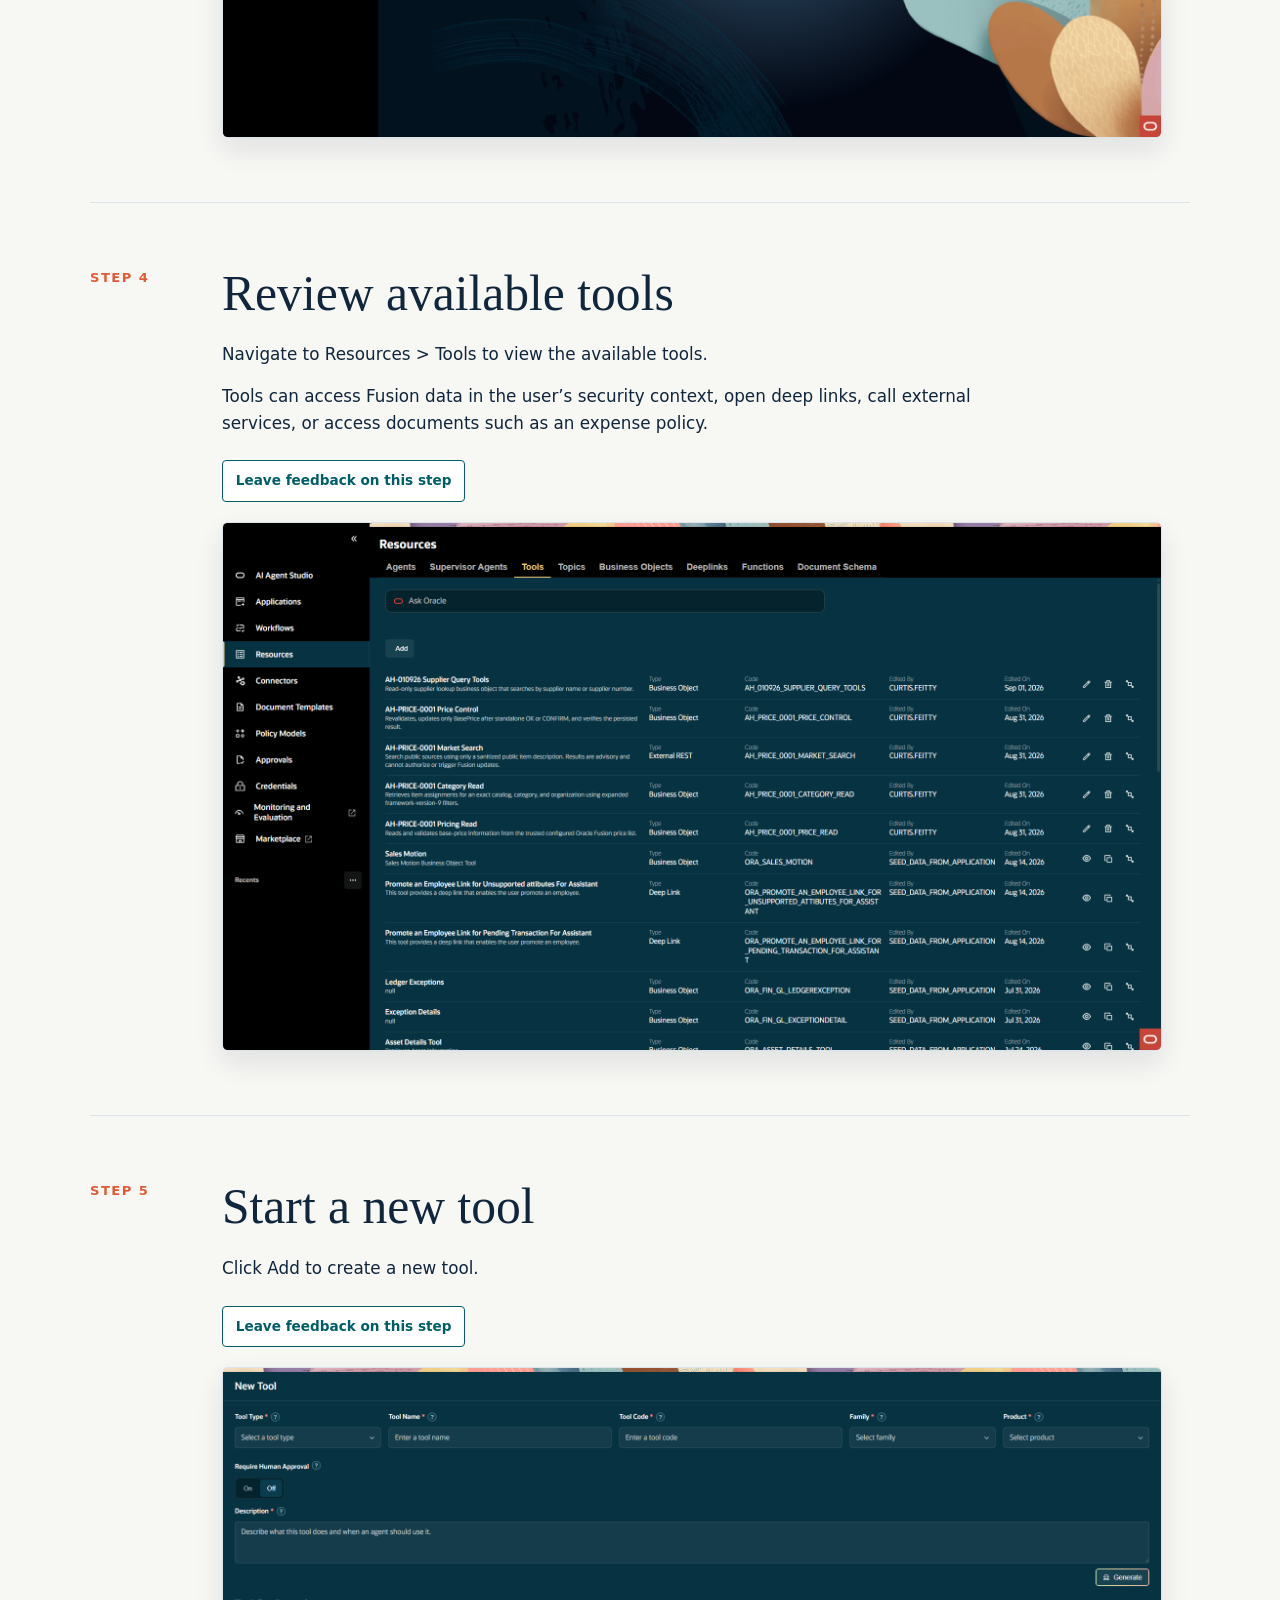
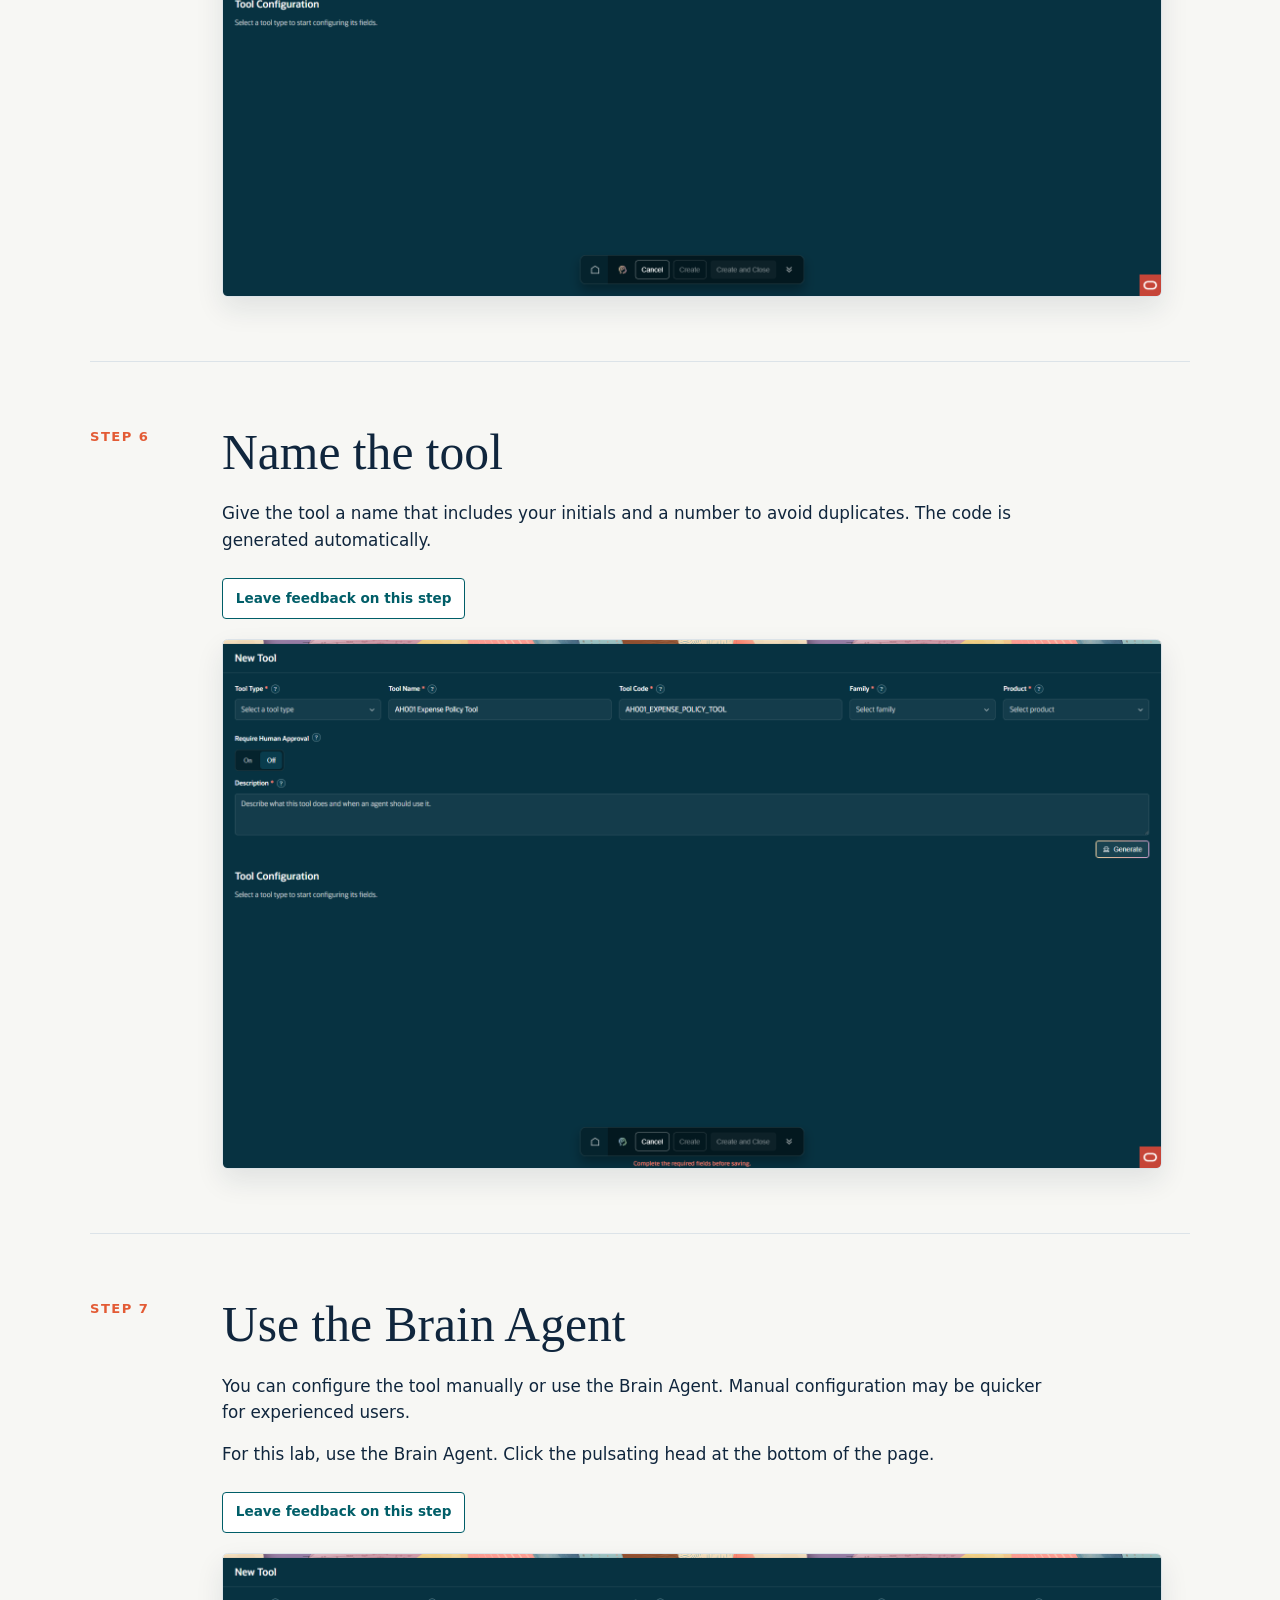
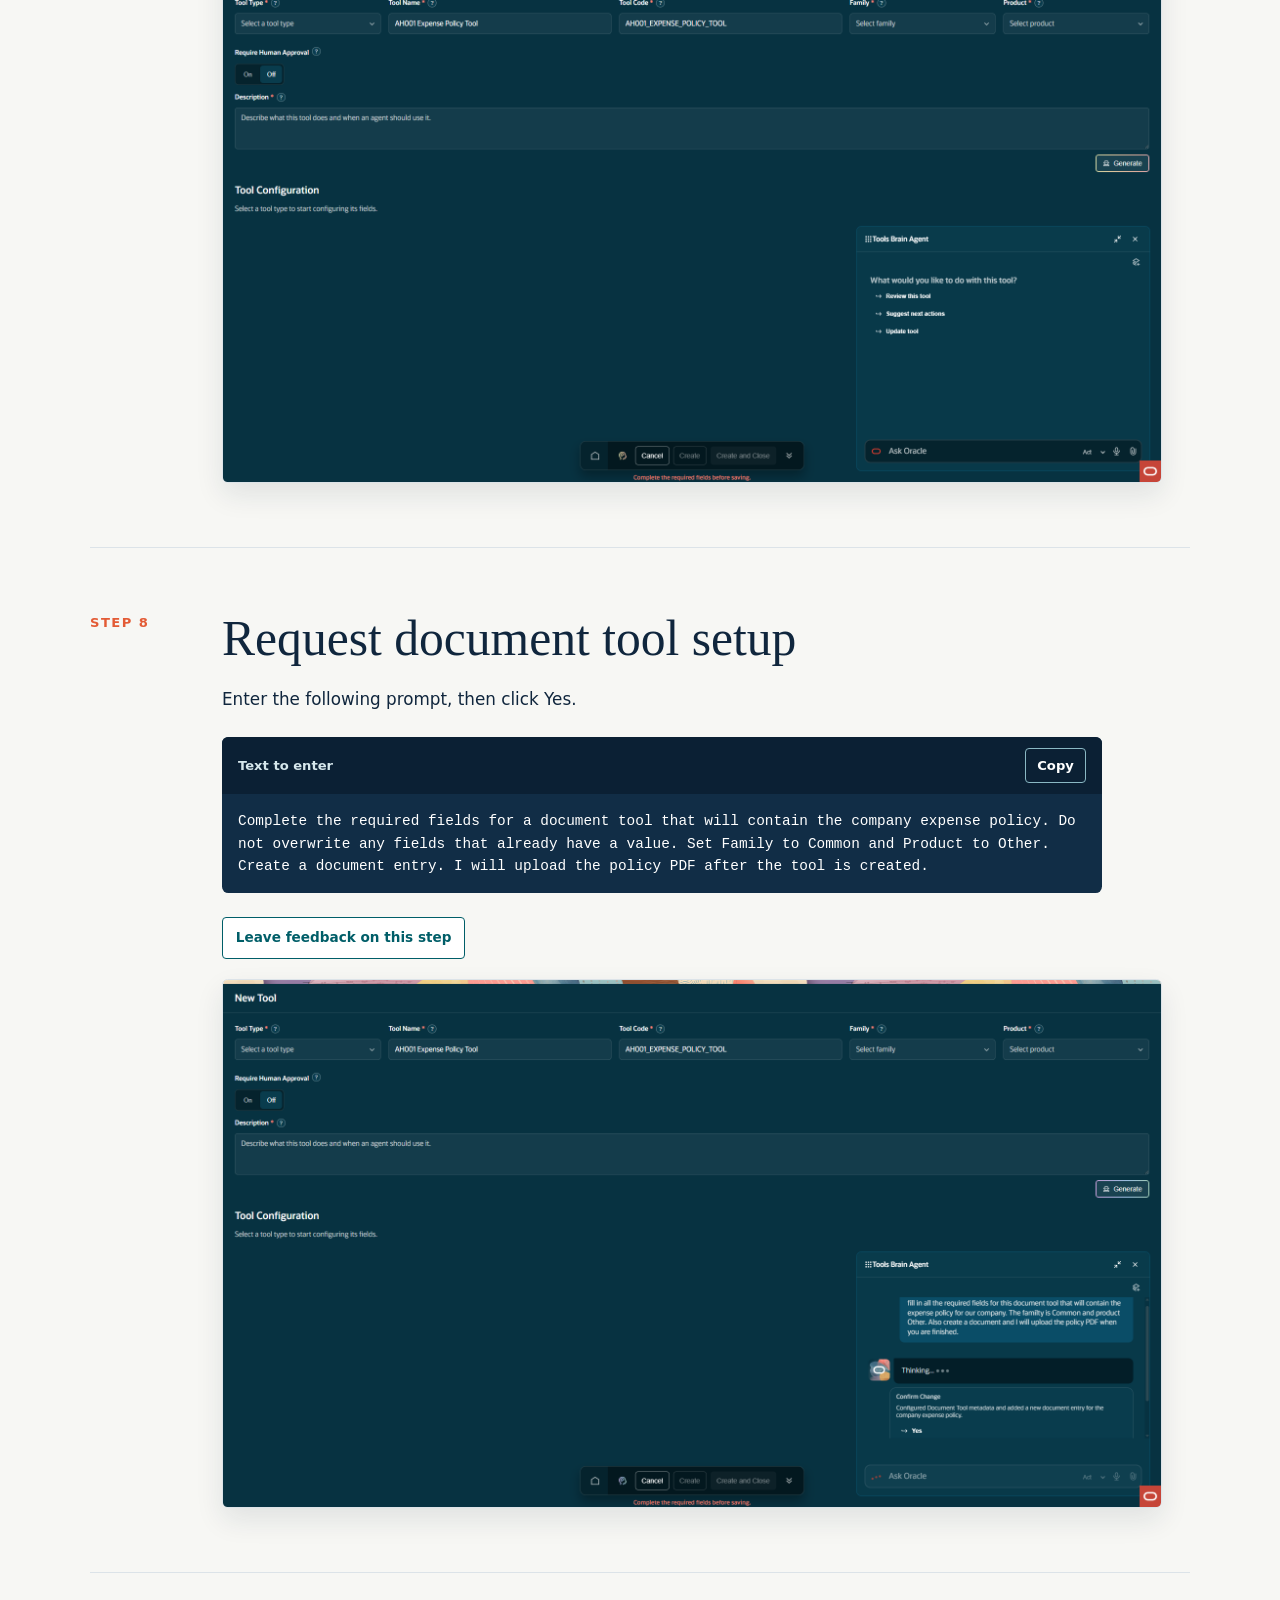
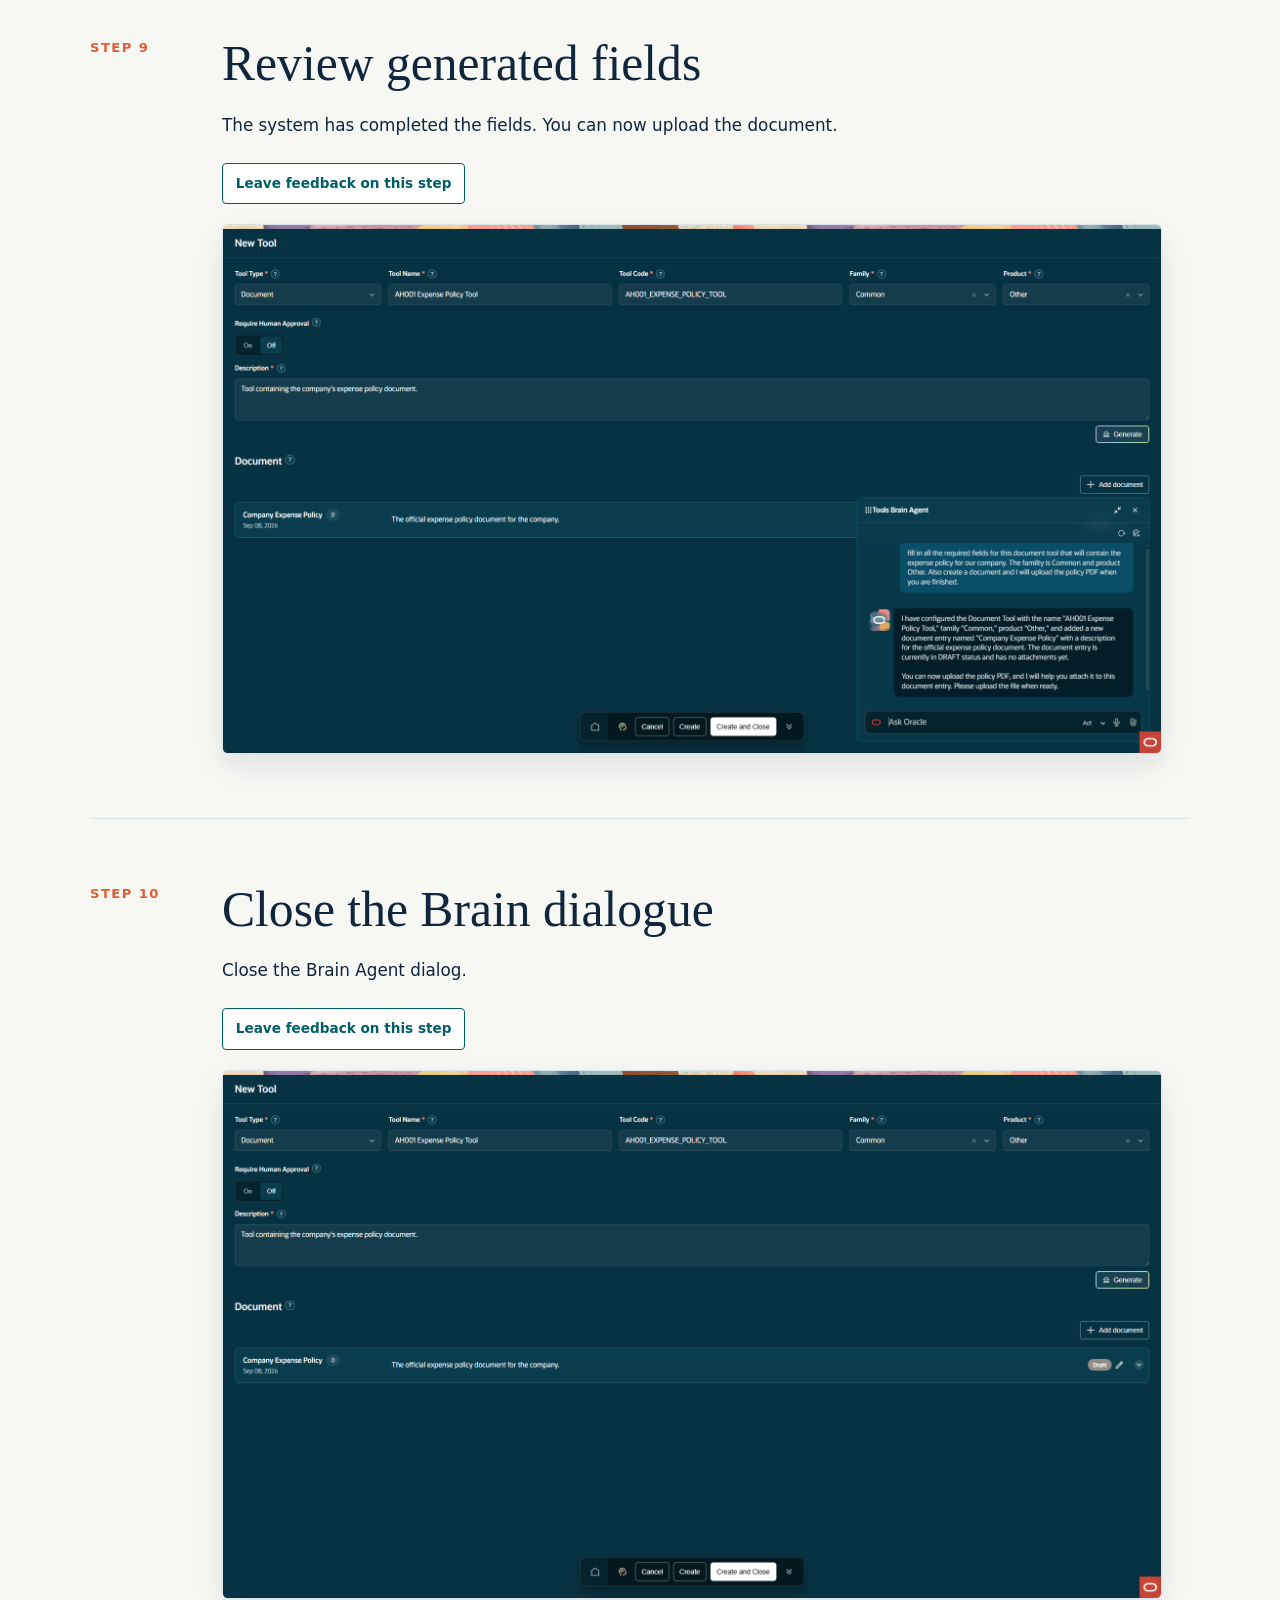
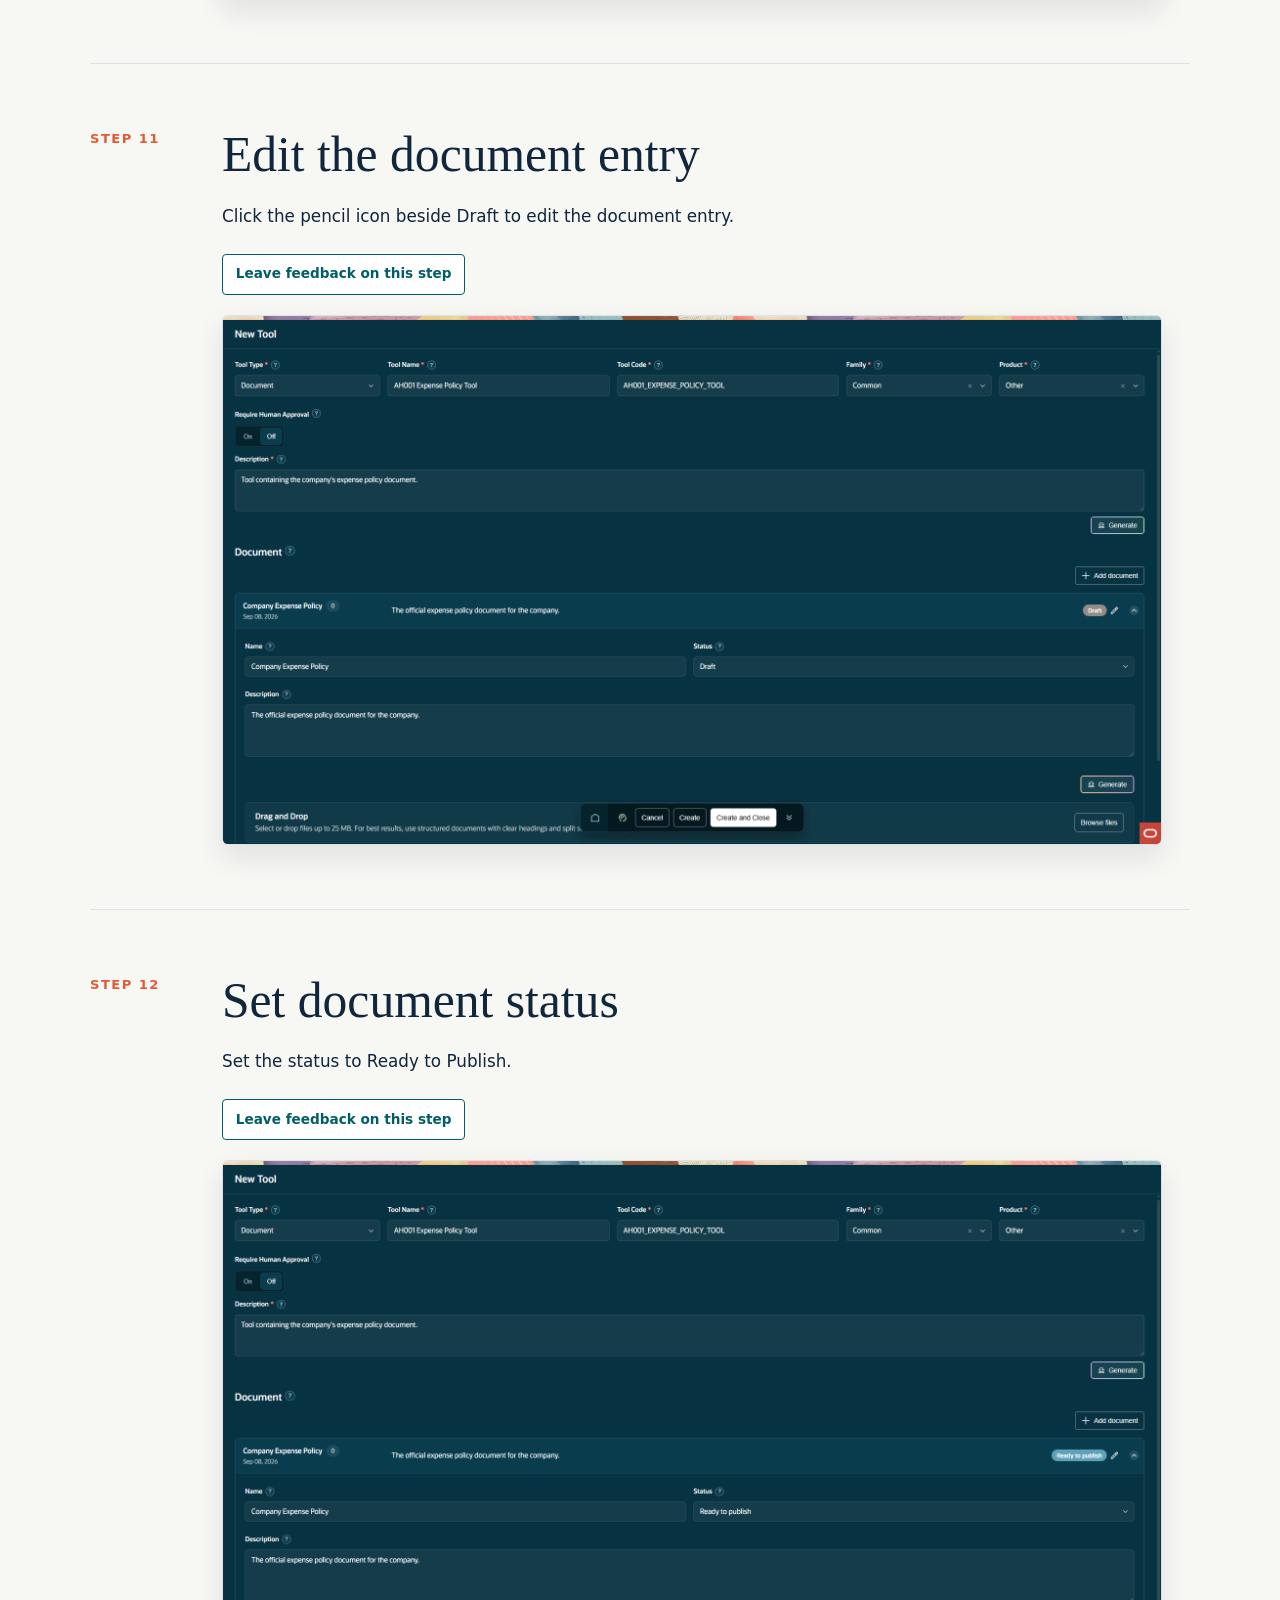
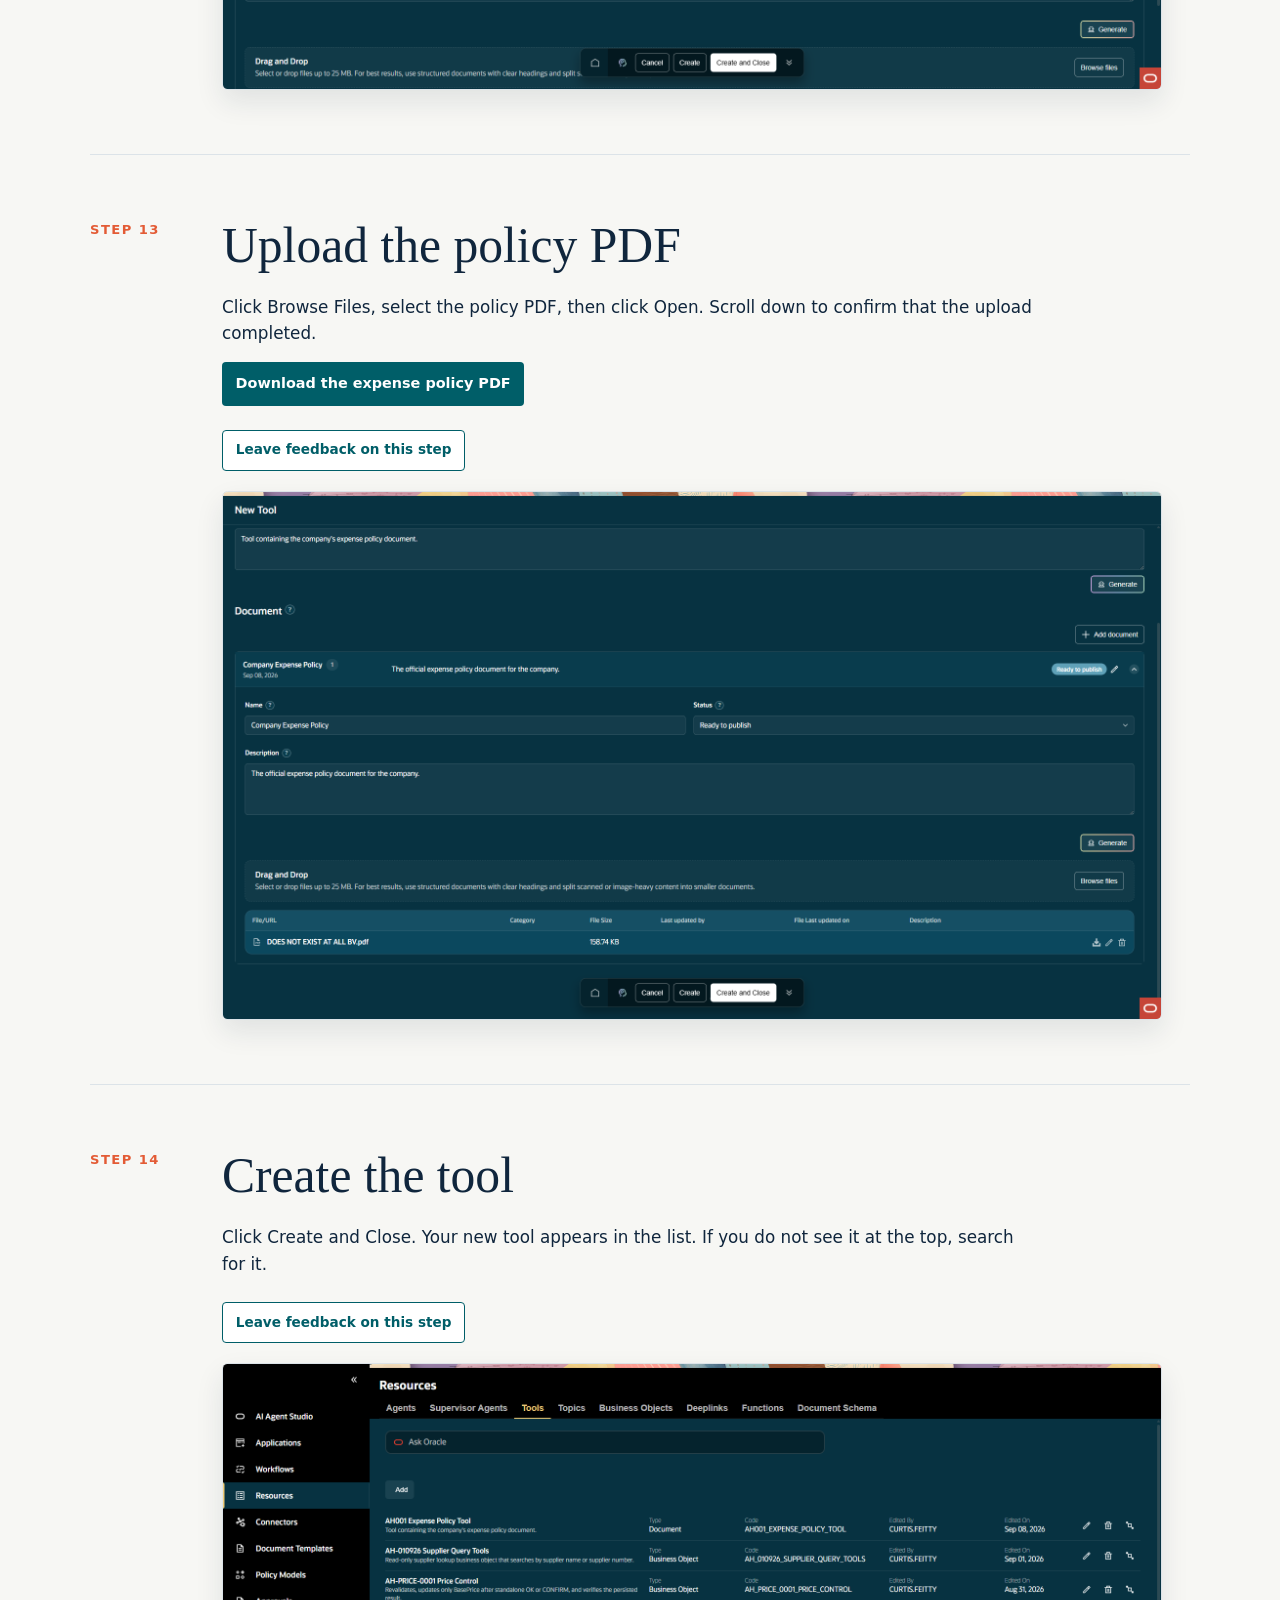
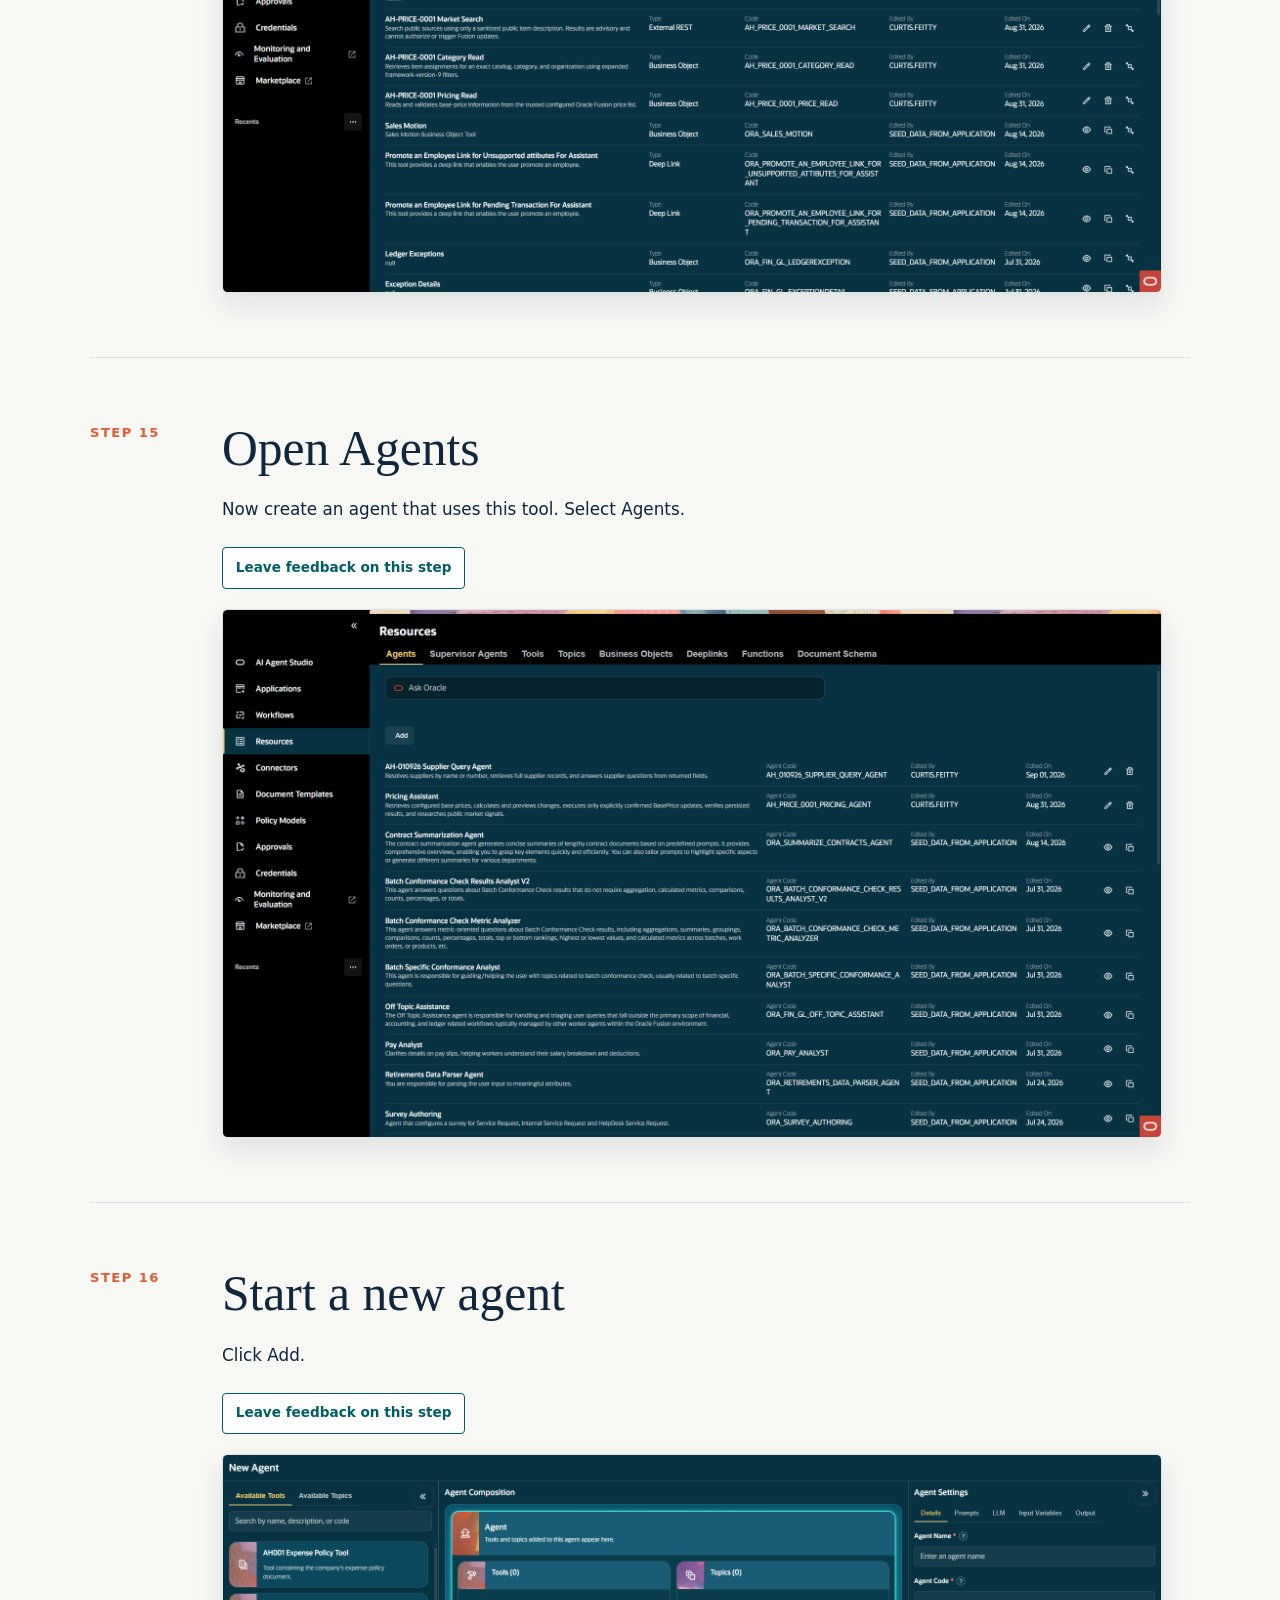
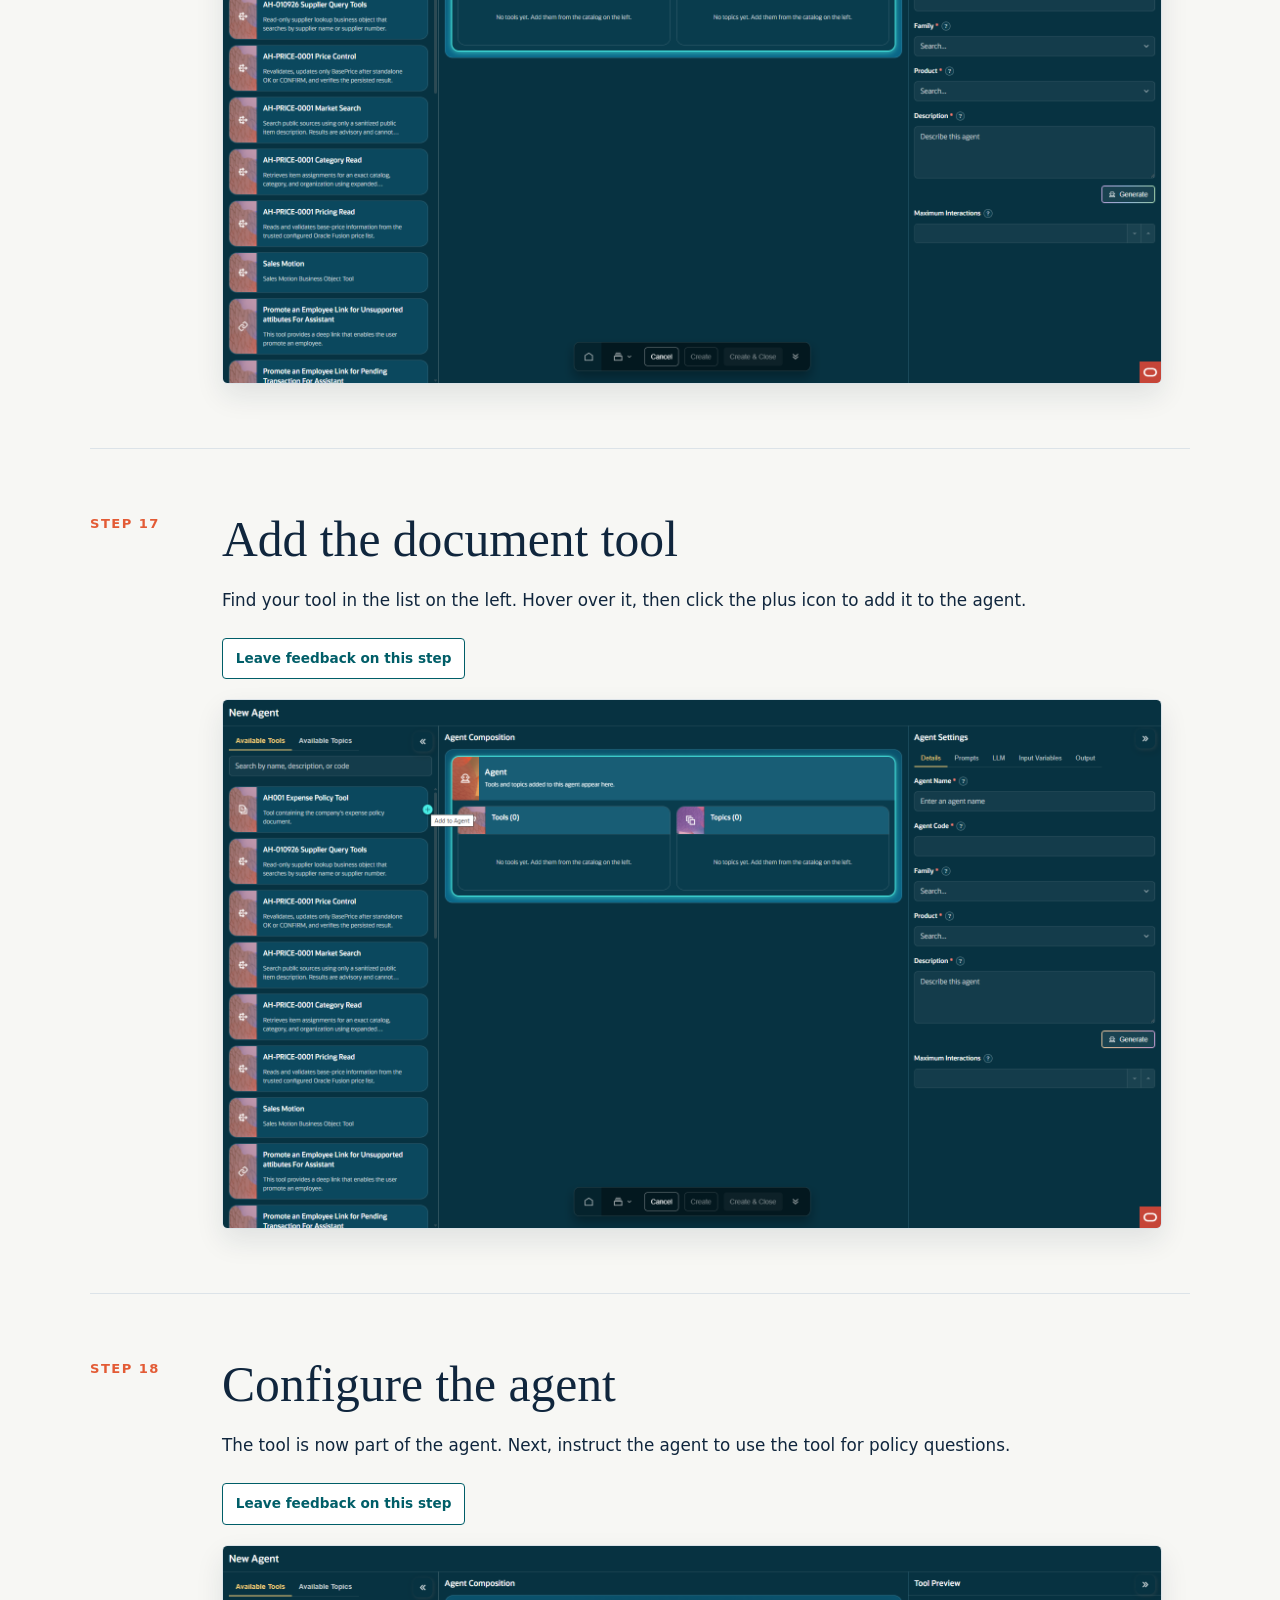
==== commit 5d53e427: "Add per-step feedback links" ====
--- a/lab1/index.html
+++ b/lab1/index.html
@@ -28,5 +28,7 @@
   </main>
   <footer class="wrap">Lab 1 · Document Agent</footer>
   <script src="script.js"></script>
+  <script src="../feedback-config.js"></script>
+  <script src="../feedback-widget.js"></script>
 </body>
 </html>
--- a/lab1/styles.css
+++ b/lab1/styles.css
@@ -23,6 +23,9 @@
 .notes p { margin: 0 0 .9rem; }
 .document-link a { display: inline-block; padding: .65rem .85rem; color: #fff; background: var(--teal); border-radius: .25rem; font-size: .9rem; font-weight: 750; text-decoration: none; }
 .document-link a:hover, .document-link a:focus { background: #004d55; }
+.step-feedback { margin: 1.25rem 0; }
+.step-feedback-link { display: inline-block; padding: .55rem .8rem; color: var(--teal); background: #fff; border: 1px solid var(--teal); border-radius: .25rem; font-size: .85rem; font-weight: 750; text-decoration: none; }
+.step-feedback-link:hover, .step-feedback-link:focus { color: #fff; background: var(--teal); }
 .slide-shot { display: block; width: 100%; max-width: 940px; border: 1px solid var(--line); border-radius: .35rem; box-shadow: 0 12px 28px #10263d19; }
 .empty-slide { display: grid; place-items: center; min-height: 240px; max-width: 940px; padding: 2rem; color: var(--muted); background: #fff; border: 1px dashed #b7c3cd; border-radius: .35rem; text-align: center; }
 .composite { position: relative; width: 100%; max-width: 940px; overflow: hidden; aspect-ratio: 16 / 9; border: 1px solid var(--line); border-radius: .35rem; box-shadow: 0 12px 28px #10263d19; }
